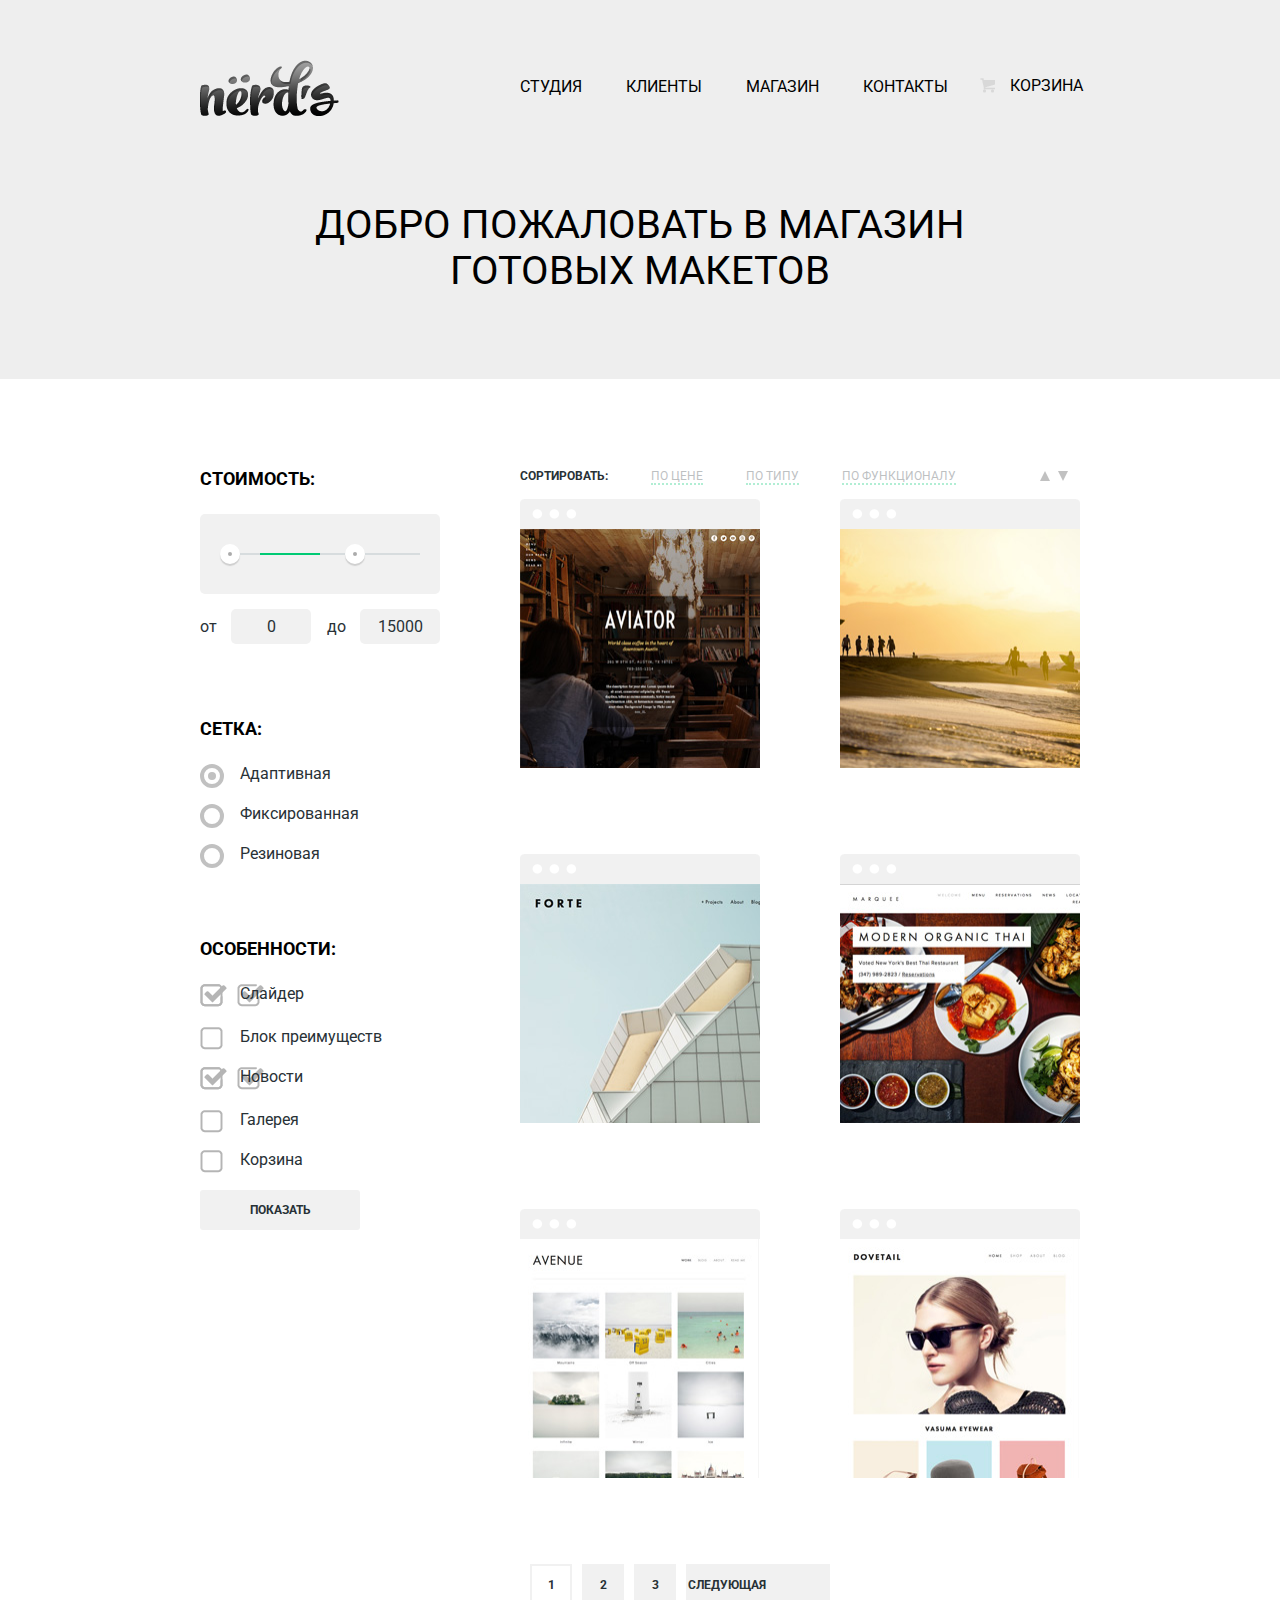
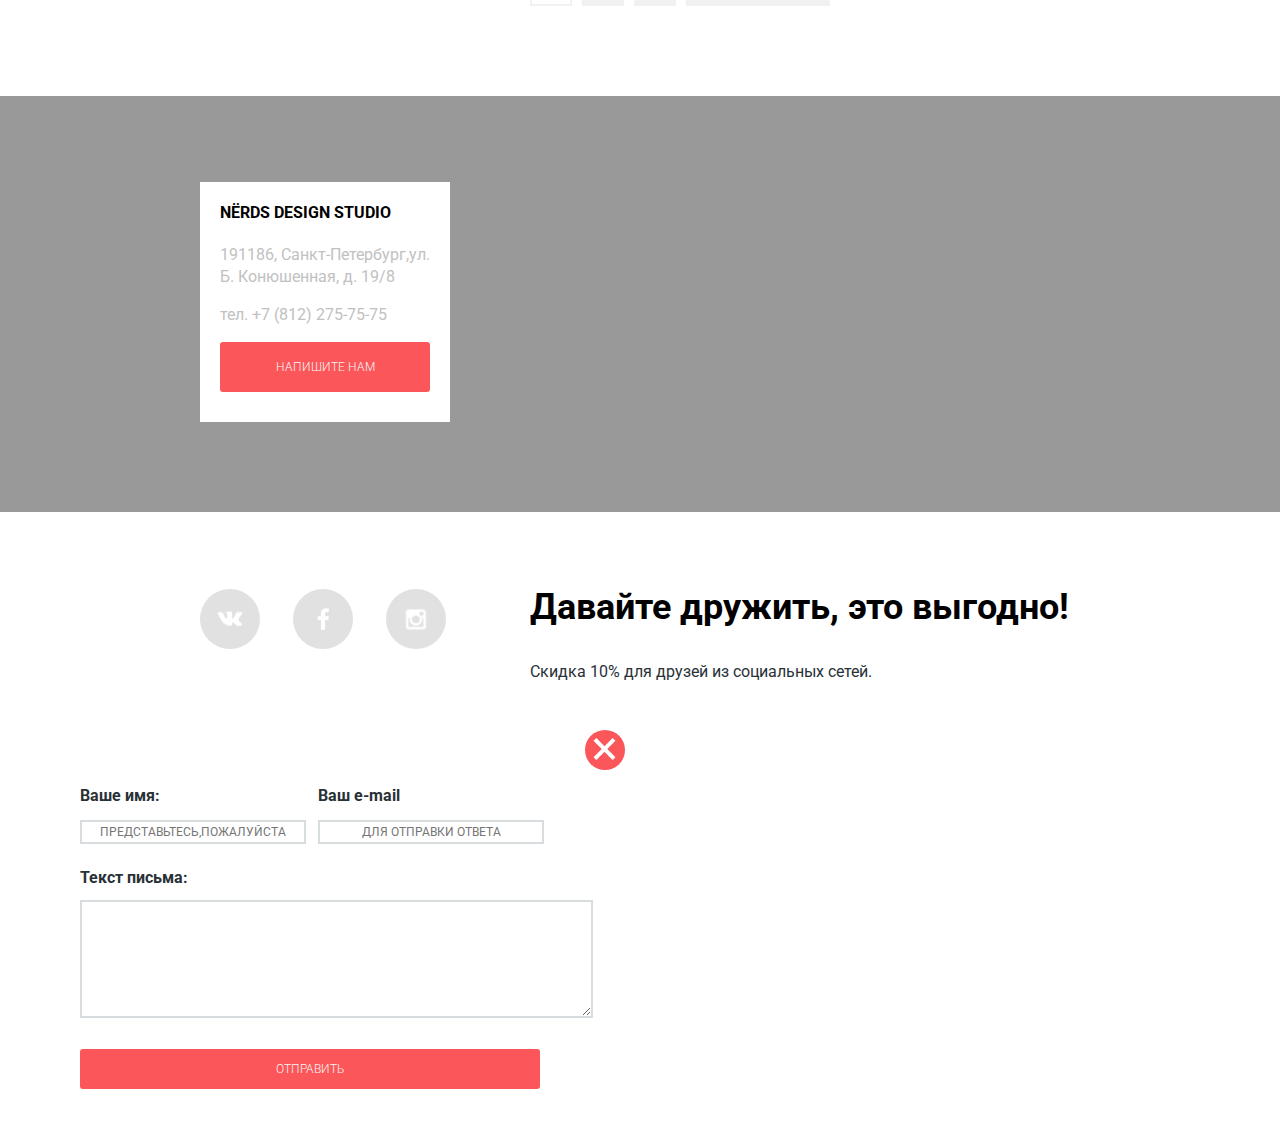
==== catalog.html @ 31ce04d8 "17.02" ====
<!DOCTYPE html>
<html lang="ru">
<head>
	<meta charset="utf-8">
	<title>NERDS:Каталог</title>
	<link rel="stylesheet" href="css/normalize.css">
	<link href='https://fonts.googleapis.com/css?family=Roboto:500' rel='stylesheet' type='text/css'>
	<link rel="stylesheet" href="css/style.css">
</head>
<body>
	<header class="main-header">
		<div class="container">
			<a class="header-logo" href="#">
				<img  src="img/logo/logo.png" width="139" height="56" alt="нёрдс">
			</a>
			<nav class="main-navigation">
				<ul class="main-navigation-list">
					<li class="list-item"><a href="#">студия</a></li>
					<li class="list-item"><a href="#">клиенты</a></li>
					<li class="list-item active">магазин</li>
					<li class="list-item"><a href="#">контакты</a></li>
				</ul>
				<div class="cart">
					<a class="active" href="#">корзина</a>
				</div>
			</nav>	
			<h1 class="main-heading"> Добро пожаловать в магазин готовых макетов</h1>
		</div> <!--end container-->
	</header> <!--end main-header -->
	<div class="main-content">
		<div class="container clearfix">
			<div class="parameters">
				<form action="#" method="GET">
					<h3 class="parameters-heading cost">Стоимость:</h3>
					<div class="range-filter">
        		<div class="range-controls">
							<div class="scale">
            		<div class="bar" style="margin-left: 20%; width: 30%">
            			<div class="toggle toggle-min"></div>
         	    		<div class="toggle toggle-max"></div>
            		</div>
         		 	</div>
         		 <!--лежали здесь-->
        		</div>
        		<div class="price-controls">
        			<label class="min-price">от <input name="min-price" type="text" value="0"></label>
         		  <label class="max-price">до <input name="max-price" type="text" value="15000"></label>
       		  </div>
      		</div>
					<h3 class="parameters-heading">Сетка:</h3>
					<ul class="parameters-list">
						<li class="type-item">
							<input class="radio-item" name="radio-btn" id="adaptive" type="radio" value="adaptive" 
								checked>
							<label for="adaptive">Адаптивная</label>
						</li>
						<li class="type-item">
							<input class="radio-item" name="radio-btn" id="fix" type="radio" value="fix">
							<label for="fix">Фиксированная</label>
						</li>
						<li class="type-item">
							<input class="radio-item" name="radio-btn" id="rubber" type="radio" value="rubber">
							<label for="rubber">Резиновая</label>
						</li>
					</ul>
					<h3 class="parameters-heading">Особенности:</h3>
					<ul class="parameters-list">
						<li class="type-item">
							<input type="checkbox" class="checkbox-item" id="slider" name="specific"  
								value="slider" 	checked>
							<label for="slider">Слайдер</label>
						</li>
						<li class="type-item">
							<input class="checkbox-item" id="feature" name="specific" type="checkbox" value="feature">
							<label for="feature">Блок преимуществ</label>
						</li>
						<li class="type-item">
							<input class="checkbox-item" id="news" name="specific" type="checkbox" value="news" checked>
							<label for="news">Новости</label>
						</li>
						<li class="type-item">
							<input class="checkbox-item" id="gallery" name="specific" type="checkbox" value="gallery">
							<label for="gallery">Галерея</label>
						</li>
						<li class="type-item">
							<input class="checkbox-item" id="cart" name="specific" type="checkbox" value="cart">
							<label for="cart">Корзина</label>
						</li>
					</ul>	
					<input class="parameters-btn" type="submit" value="Показать">
				</form> 
				
			</div> <!-- end parameters-->
			<div class="template">
				<div class="select clearfix">
					<ul class="select-list">
						<li class="select-list-item select-sort"><b>сортировать:</b></li>
						<li class="select-list-item"><a href="#">по цене</a></li>
						<li class="select-list-item"><a href="#">по типу</a></li>
						<li class="select-list-item"><a href="#">по функционалу</a></li>
					</ul>
					<div class="arrows-block">
						<ul class="arrows-list">
							<li>
								<a class="arrow arrow-up active" href="#"></a>
							</li>
							<li>
								<a class="arrow arrow-down" href="#"></a>
							</li>
						</ul>
					</div>
				</div>
				<ul class="template-list">
					<li class="template-list-item">
						<img src="img/content/photo1.jpg" width="240" height="239" alt="Фото галереи">
						<div class="description">
							<h3>Aviator</h3>
							<p>Одностраничный макет с авторским дизайном</p>
							<a class="template-price" href="#">8000Р.</a>
						</div>
					</li>
					<li class="template-list-item">
						<img src="img/content/photo2.jpg" width="240" height="239" alt="Фото галереи">
						<div class="description">
							<h3>Sunset</h3>
							<p>Интернет магазин с личным кабинетом</p>
							<a class="template-price" href="#">10000Р.</a>
						</div>
					</li>
					<li class="template-list-item">
						<img src="img/content/photo3.jpg" width="240" height="239" alt="Фото галереи">
						<div class="description"> 
							<h3>Forte</h3>
							<p>Отличный макет для личного блога</p>
							<a class="template-price" href="#">5000Р.</a>
						</div>
					</li>
					<li class="template-list-item">
						<img src="img/content/photo4.jpg" width="240" height="239" alt="Фото галереи">
						<div class="description">
							<h3>Modern organic Thai</h3>
							<p>Сайт для ресторана быстрого питания</p>
							<a class="template-price" href="#">12000Р.</a>
						</div>
					</li>
					<li class="template-list-item">
						<img src="img/content/photo5.jpg" width="239" height="239" alt="Фото галереи">
						<div class="description">
							<h3>Avenue</h3>
							<p>Макет для блога о путешествиях</p>
							<a class="template-price" href="#">8000Р.</a>
						</div>
					</li>
					<li class="template-list-item">
						<img src="img/content/photo6.jpg" width="239" height="239" alt="Фото галереи">
						<div class="description">
							<h3>Dovetail</h3>
							<p>Интернет магазин с галереей товаров</p>
							<a class="template-price" href="#">14000Р.</a>
						</div>
					</li>
				</ul>
				<div class="paginator-block">
					<ul class="paginator-list">
						<li class="paginator-page active">1</li>
						<li class="paginator-page">
							<a href="#">2</a>
						</li>
						<li class="paginator-page">
							<a href="#">3</a>
						</li>
						<li class="paginator-page next">
							<a  href="#">следующая</a>
						</li>
					</ul>
				</div> <!-- end paginator-block-->
			</div> <!-- end template-->
		</div> <!--end conteiner clearfix -->
			<div class="find-us">
				<div class="map"> 
				<iframe src="https://www.google.com/maps/embed?pb=!1m18!1m12!1m3!1d1998.5989424123647!2d30.32089461566686!3d59.938796869048474!2m3!1f0!2f0!3f0!3m2!1i1024!2i768!4f13.1!3m3!1m2!1s0x4696310fca5ba729%3A0xea9c53d4493c879f!2z0JHQvtC70YzRiNCw0Y8g0JrQvtC90Y7RiNC10L3QvdCw0Y8g0YPQuy4sIDE5LCDQodCw0L3QutGCLdCf0LXRgtC10YDQsdGD0YDQsywgMTkxMTg2!5e0!3m2!1sru!2sru!4v1455705789983" width="100%" height="100%" frameborder="0" style="border:0" allowfullscreen></iframe>
			</div>
			<div class="contacts"> <!--Квадратик с адресом нужно оставить или его тоже можно будет "вклеить"?-->
				<h3 class="contacts-heading"> NЁrds design studio</h3>
				<p>191186, Санкт-Петербург,ул. Б. Конюшенная, д. 19/8</p>
				<p> тел. +7 (812) 275-75-75</p>
				<a class="btn btn-contact" href="#">Напишите нам</a>
			</div>
		</div>
	</div><!-- end main-content-->
	<footer class="main-footer">
		<div class="container clearfix">
			<div class="social">
				<a href="#" class="social-btn social-btn-vk"></a>
				<a href="#" class="social-btn social-btn-fb"></a> 
				<a href="#" class="social-btn social-btn-inst"></a>
			</div>
			<div class="social-text">
				<h3 class="social-heading">Давайте дружить, это выгодно!</h3>
				<p class="discount">Скидка 10% для друзей из социальных сетей.</p>
			</div>
		</div>
	</footer>
	<div class="pop-up clearfix ">
		<form class="pop-up-form" action="#">
			<div class="user-block clearfix">
				<label for="username">Ваше имя:</label> 
				<input id="username" type="text" placeholder="Представьтесь,пожалуйста">
			</div>
			<div class="user-block clearfix">
				<label for="email">Ваш e-mail</label>
				<input id="email" type="email" placeholder="Для отправки ответа"> 
			</div>
			<div class="text-field">
				<label for="letter">Текст письма:</label> 
				<textarea name="text" id="letter" placeholder="В свободной форме" cols="54" 
					rows="5">
				</textarea>
			</div>
				<input class="submit-btn btn-red" type="submit" value="Отправить">
		</form>
		<div class="btn-close"></div>
	</div>
</body>
</html>
---- css/style.css ----
html,body {
	min-width: 900px;
 	margin: 0;
 	padding: 0;
}
body {
	font-family: Roboto, Arial, Helvetica, sans-serif;
	font-size: 16px;
	font-weight: normal;
	line-height: 22px;
	color: #283136;
	background-color: #ffffff;
	
}
.clearfix::after {
    content:'';
    display:table;
    clear:both;
}
.sprite {
    background-image: url("../img/icons/sprite.png");
    background-repeat: no-repeat;
    display: block;
}
.btn {
	font-family: Roboto, Arial, Helvetica, sans-serif;
	font-size: 12px;
	line-height: 22px;
	font-weight: 300;
	text-align: center;
	color: #f6f6f6;
	text-transform: uppercase;
	text-decoration: none;
	border-radius: 3px;
}
.sprite-icon-basket {
    width: 15px;
    height: 15px;
    background-position: -5px -5px;
}

.sprite-icon-basket-red {
    width: 15px;
    height: 15px;
    background-position: -5px -30px;
}

.sprite-icon-check-off {
    width: 23px;
    height: 23px;
    background-position: -5px -55px;
}

.sprite-icon-check-on {
    width: 27px;
    height: 23px;
    background-position: -5px -88px;
}

.sprite-icon-facebook {
    width: 12px;
    height: 22px;
    background-position: -5px -121px;
}

.sprite-icon-instagramm {
    width: 21px;
    height: 21px;
    background-position: -5px -153px;
}

.sprite-icon-vk {
    width: 26px;
    height: 15px;
    background-position: -5px -184px;
}


.main-header {
	padding-top: 60px;
	background-color: #eeeeee;
	margin-bottom: 0px;
}
.container {
	width: 880px;
	padding: 0 10px;
	margin: 0 auto;
}


.header-logo {
	width: 140px;
	float: left;

}

.main-navigation {
	width: 560px;
	float: right;
	padding-left: 0px;
	margin-left: 0px;
}
.main-navigation-list {
	width: 460px;
	padding-left: 0px;
	float: left;
	margin-right: 0px;
	list-style: none;
}
.main-navigation-list a {
	text-decoration: none;
	color: #000000;
	text-transform: uppercase;
}
.main-navigation-list li {
	display: inline;
	padding-left: 0px;
	padding-right: 40px;
	color: #000000;
	text-transform: uppercase;
}
.main-navigation-list a:hover {
	color: #fb565a;

}
.main-navigation-list a:active {
	color: #000000;
	opacity: 0.3;
}

.list-item:last-child {
	padding-right: 0px;
}

.cart {
	width: 100px;
	float: right;
	padding-top: 15px;	
}

.cart a {
	position: relative;
	display: block;
	color: #000000;
	text-transform: uppercase;
	padding-left: 30px;
	text-decoration: none;
}
.cart a:hover {
	color: #fb565a;
}
.list-item .active {
	color: #000000;
	border-bottom: 2px solid #fb565a;
}
a .active {
	color: #000000;
	border-bottom: 2px solid #fb565a;
}
.cart a::before {
  	content: "";
  	position: absolute;
  	top: 3px;
  	left: 0px;
  	background-image: url("../img/icons/sprite.png");
  	width: 15px;
  	height: 15px;
  	background-position: -5px -5px;
  	opacity: 0.3;
}
.cart a:hover::before {
  	content: "";
  	background-position: -5px -30px;
  	opacity: 1;
}
.main-content {
	margin-top: 85px;
}
.main-heading {
	clear: both;
	font-family: Roboto, Arial, Helvetica, sans-serif;
	font-size: 40px;
	font-weight: normal;
	line-height: 46px; 
	text-transform: uppercase;
	text-align: center;
	color: #000000;
	width: 650px;
	margin: 0 auto;
	padding-top: 80px;
	padding-bottom: 85px;
}
.advantages-heading {
	font-family: Roboto, Arial, Helvetica, sans-serif;
	font-size: 36px;
	line-height: 36px;
	color: #000000;
	margin-bottom: 15px;
}


.slide-title {
	font-family: Roboto, Arial, Helvetica, sans-serif;
	font-size: 36px;
	line-height: 36px;
	color: #000000;
}
.slider {
  	width: 880px;
  	margin: 0 auto;
  	position: relative;

}
.slide {
  	min-height: 310px;
  	background-repeat: no-repeat;
  	background-position: 100% 10px;

}
.slider input[type="radio"] {
  	display: none;
}
.slider-controls label {
  	display: inline-block;
  	width: 4px;
  	height: 4px;
  	margin: 0 3px;
  	vertical-align: top;
  	background: #ffffff;
 	border: 3px solid white;
  	border-radius: 50%;
  	cursor: pointer;
}
.slider-controls {
  	position: absolute;
  	bottom: 95px;
  	left: 50%;
  	width: 200px;
  	margin-left: -100px;
  	text-align: center;
}
.slide-text {
	font-family: Roboto, Arial, Helvetica, sans-serif;
	font-size: 16px;
	line-height: 22px;
	color: #283136;
  	width: 500px;
  	padding: 30px 0;
}
.slide-title {
	font-family: Roboto, Arial, Helvetica, sans-serif;
  	font-weight: 500;
  	font-size: 36px;
  	line-height: 36px;
}
.slide p {
	font-family: Roboto, Arial, Helvetica, sans-serif;
	font-size: 16px;
  	line-height: 22px;
  	font-weight: 500;
  	color: #283136;
}
.slider-btn {
  	background: #fb565a;
  	display: block;
  	width: 220px;
  	margin-top: 25px;
  	padding: 12px 10px;
}
.slide .btn:hover {
	background-color: #d6494d;
}
.slide .btn:active {
	background-color: #b63538;
	box-shadow: inset 0 -3px #9b2d30;
}
.slide:nth-child(1) {
  	background-image: url("../img/content/slide1.png");
}

.slide:nth-child(2) {
  	background-image: url("../img/content/slide2.png");
}

.slide:nth-child(3) {
  	background-image: url("../img/content/slide3.png");
}
.slide {
  	display: none;
}
#btn-1:checked ~ .slides .slide:nth-child(1) {
  	display: block;
}

#btn-2:checked ~ .slides .slide:nth-child(2) {
  	display: block;
}

#btn-3:checked ~ .slides .slide:nth-child(3) {
  	display: block;
}
#btn-1:checked ~ .slider-controls label[for="btn-1"],
#btn-2:checked ~ .slider-controls label[for="btn-2"],
#btn-3:checked ~ .slider-controls label[for="btn-3"] {
  	background: #c1c1c1;
}

.offer {
	border-bottom: 2px solid #eeeeee;
}
.offer-block {
	width: 240px;
	min-height: 300px;
	float: left;
	margin-right: 80px;
	padding-bottom: 80px;
	font-size: 15px;
	line-height: 22px;

}
.offer-block:last-child {
	margin-right: 0px;
}

.offer-block .btn {
    display: block;
    width: 140px;
    min-height: 30px;
    padding-top: 10px;
}
.btn-red {
	background-color: #fb565a;
}
.btn-red:hover {
	background-color: #d6494d;
}
.btn-red:active {
	background-color: #b63538;
	box-shadow: inset 0 -3px #9b2d30;
}
.btn-green {
	background-color: #00ca74;
}
.btn-green:hover {
	background-color: #01a25e;
}
.btn-green:active {
	background-color: #009053;
	box-shadow: inset 0 -3px #007b47;
}
.btn-yellow {
	background-color: #efc84a;
}
.btn-yellow:hover {
	background-color: #d6ae2c;
}
.btn-yellow:active {
	background-color: #c09b24;
	box-shadow: inset 0 -3px #a3841f;
}

.about-us {
	padding-bottom: 70px;
	border-bottom: 2px solid #eeeeee;
}
.about-us-heading {
	font-family: Roboto, Arial, Helvetica, sans-serif;
	font-size: 16px;
	line-height: 22px; 
	text-transform: uppercase;
	color: #283136;
}
.advantages {
	width: 570px;
	float: left;
}
.advantages-text {
	font-family: Roboto, Arial, Helvetica, sans-serif;
	font-size: 16px;
	line-height: 22px; 
	color: #283136;
	margin-bottom: 50px;
}
.advantages-list {
	padding-left: 0px;
}
.advantages-list-item {
	position: relative;
	padding-left: 35px;
	list-style-type: none;
}
.advantages-list-item:before {
	position: absolute;
	left: 0px;
	top: 10px;
	content: "";
	width: 25px;
	border-bottom: 2px solid #fb565a;
}

.features {
	width: 240px;
	float: right;
}
.logo-block {
	text-align: center;
}
.logo-text {
	position: relative;
	font-family: Roboto, Arial, Helvetica, sans-serif;
	font-size: 16px;
	line-height: 9px; 
	text-transform: uppercase;
	padding-right: 10px;
	padding-left: 10px;
}
.logo-text::before {
	content: "";
	position: absolute;
	top: 50%;
	left: 100%;
	width: 65px;
	border-bottom: 2px solid #eeeeee;
}
.logo-text::after {
	content: "";
	position: absolute;
	top: 50%;
	right: 100%;
	width: 65px;
	border-bottom: 2px solid #eeeeee;
}
.partners {
	margin-right: 0px;
	margin-bottom: 70px;
	border-bottom: 2px solid #eeeeee;
}
.partners-list {
	padding-left: 12px;
}
.partner-item {
	display: inline-block;
	vertical-align: middle;
	padding-top: 50px;
	padding-right: 100px;
	padding-bottom: 35px;
	
}
.partner-item a {
	display: block;
	opacity: 0.2;
}
.partner-item a:hover {
	opacity: 1;
}
.partner-item a:active {
	opacity: 1;
}
.partner-item:nth-child(3) {
	padding-right: 0px;
	margin-right: 0px;
}

.nerds-logo {
	margin-bottom: 90px;
}

.range-filter {
  	width: 240px;
  	margin: 20px auto; 
}
.range-controls {
	position: relative;
 	height: 41px;
 	padding-top: 39px;
 	padding-right: 20px;
 	padding-left: 20px;
 	margin-bottom: 15px;
  	border-radius: 5px;
 	background: #f1f1f1;
}
.range-controls .scale {
 	height: 2px;
  	background: #d7dcde;
}
.range-controls .bar {
	
  	width: 70%;
  	height: 2px;
  	background: #00ca74;
}
.range-controls .toggle {
	position: absolute;
	top: 30px;
	left: 0px;
  	width: 4px;
  	height: 4px;
  	cursor: pointer;
 	border: 8px solid #fff;
 	border-radius: 50%;
  	background: #ababab;
  	box-shadow: 0 2px 1px 0 #cfcfcf;
}
.range-controls .toggle-min {
    left: 20px;
}

.range-controls .toggle-max {
 	left: 145px;
}
.price-controls {
  	font-size: 0;
}

.price-controls label {
	font-size: 16px;
  	display: inline-block;
  	width: 50%;
}
.max-price {
  	text-align: right;
}
.price-controls input {
  	font-family: Roboto, Arial, Helvetica, sans-serif;
  	font-size: 16px;
  	width: 60px;
  	margin-left: 10px;
  	padding: 8px 10px;
  	text-align: center;
  	color: #283136;
  	border: none;
  	border-radius: 5px;
  	outline: none;
  	background: #f1f1f1;
}

.parameters {
	width: 240px;
	float: left;
	margin-top: 0px;
}
.parameters-heading {
	font-family: Roboto, Arial, Helvetica, sans-serif;
	font-size: 18px;
	line-height: 30px;
	color: #000000;
	text-transform: uppercase;
	padding-top: 50px;
}
.cost {
	margin-top: 0px;
	padding-top: 0px;
}
.parameters-list {
	list-style: none;
	padding-left: 0px;
}
.parameters-btn {
	font-family: Roboto, Arial, Helvetica, sans-serif;
    font-size: 12px;
    font-weight: bold;
    line-height: 40px;
    color: #283136;
    text-transform: uppercase;
    text-decoration: none;
    text-align: center;
    background-color: #f1f1f1;
    display: block;
    vertical-align: middle;
    width: 160px;
    height: 40px;
    padding-top: 0px;
    border: 0 none;
    border-radius: 3px;
}
.parameters-btn:hover {
	background-color: #e5e5e5;
}
.parameters-btn:active {
	background-color: #d5d5d5;
	box-shadow: 0 -3px #b5b5b5;

}
.parameters-list input[type="radio"] {
	display: none;
}
input[type="radio"]+label {
	display: block;
	margin: 20px 0;
	line-height: 20px;
	padding-left: 40px;
	position: relative;
	cursor: pointer;
}
input[type="radio"]+label::before {
	content: "";
	display: block;
	position: absolute;
	left: 0px;
	top: 0px;
	width: 16px;
    height: 16px;
    border: 4px solid #c1c1c1;
    border-radius: 50px;
}

input[type="radio"]+label::hover::before {
	content: "";
  	background-image: url("../img/icons/icon-circle-hover.png");
}
input[type="radio"]+label::active::before {
	content: "";
	opacity: 0.3;
}
input[type="radio"]:checked+label::after {
	content: "";
	display: block;
	position: absolute;
	left: 8px;
	top: 8px;
	width: 8px;
    height: 8px;
    border-radius: 50px;
    background-color: #c1c1c1;
}

.parameters-list input[type="checkbox"] {
	display: none;
}
input[type="checkbox"]+label {
	display: block;
	margin: 20px 0;
	line-height: 20px;
	padding-left: 40px;
	position: relative;
	cursor: pointer;
}
input[type="checkbox"]+label::before {
	content: "";
	display: block;
	position: absolute;
	left: 0px;
	top: 0px;
	background-image: url("../img/icons/sprite.png");
	width: 23px;
    height: 23px;
    background-position: -5px -55px;
}
input[type="checkbox"]:checked+label {
	background-image: url("../img/icons/sprite.png");
	width: 27px;
    height: 23px;
    background-position: -5px -88px;
}
input[type="checkbox"]+label::hover::before {
	background-image: url("../img/icons/icon-check-of-hover.png");
}
input[type="checkbox"]:checked+label::hover::before {
	background-image: url("../img/icons/icon-check-on-hover.png");
}
/*input[type="checkbox"]:checked+label::after {
	content: "";
	display: block;
	position: absolute;
	left: 0px;
	top: 0px;
	background-image: url("../img/icons/sprite.png");
	width: 27px;
    height: 23px;
    background-position: -5px -88px;
}*/
.select-list a {
	font-size: 12px;
	color: #283136;
	opacity: 0.3;
	text-transform: uppercase; 
	text-decoration: none;
	border-bottom: 2px dotted #00ca74;

}
.select-list a:hover {
	color: #000000; 
	opacity: 1;
	border-bottom-style: solid;
}
.select-list a:active {
	color: #000000;
	opacity: 1;
}
.select-list-item b {
	font-size: 12px;
	text-transform: uppercase;
}

.select {
	margin-left: 0px;
	font-size: 12px;
	width: 560px;
	margin-right: 0px;

}
.select-list {
	display: inline-block;
	width: 480px;
	margin-right: 0px;
	padding-left: 0px;
	margin-top: 0px;
}
.select li {
	display: inline-block;
	vertical-align: middle;
	font-size: 12px;
	padding-right: 40px;
}
.arrows-list {
	margin: 0px;
}
.arrows-list li{
	padding-right: 0px;
}
.arrows-block {
	float: right;	
	width: 80px;
}

.arrow {
	display: block;
	width: 0px;
	height: 0px;
	border-style: solid;
}
.arrow-up {
	margin-right: 5px;
	padding-right: 0px;
	border-width: 0 5.5px 10px 5.5px;
	border-color: transparent transparent #c1c1c1 transparent;
}
.arrow-down {
	border-width: 10px 5.5px 0 5.5px;
	border-color: #c1c1c1 transparent transparent transparent;
}

.arrows .active {
	border-color: transparent transparent #1fcf81 transparent;
}
.arrow-up:active {
	border-color: transparent transparent #000000 transparent;
}
.arrow-down:active {
	border-color: #000000 transparent transparent transparent;
}

.template {
	font-size: 0px;
	float: right;
	width: 560px;
	margin-top: 0px;
}
.template-list {
	margin: 0px;
	padding: 0px;
}
.template-list-item {
	position: relative;
	display: inline-block;
	vertical-align: middle;
	font-size: 14px;
	padding-top: 30px;
	margin-right: 80px;
	margin-left: 0px;
	margin-bottom: 80px;
	width: 240px;
	background-image: url("../img/decoration/sub.png");
	background-repeat: no-repeat;
	background-position: left top;
}
.template-list-item:hover {
	background-image: url("../img/decoration/sub-dark.png");
}
.template-list-item:nth-child(2n) {
	margin-right: 0px;
}

.template-list-item:hover .description{
	display: block;
}

.template-price {
	background-color: #fb565a;
	font-weight: 300;
    font-size: 12px;
    text-align: center;
    color: #ffffff;
    text-transform: uppercase;
    text-decoration: none;
    display: block;
    vertical-align: middle;
    width: 140px;
    min-height: 30px;
    margin-left: 30px;
    padding-top: 10px;
    border-radius: 3px;
}

.description {
	width: 200px;
	height: 200px;
	position: absolute;
	top: 50px;
	left: 20px;
	background-color: #ffffff;
	color: #283136;
	text-align: center;
	display: none;	
}
.description h3 {
	font-family: Roboto, Arial, Helvetica, sans-serif;
	font-size: 18px;
	line-height: 20px;
	text-transform: uppercase;
	text-align: center;
	color: #000000;
}
.description p {
	padding-left: 37px;
	padding-right: 37px;
}

.paginator-block {
	clear: both;
	min-width: 300px;
	min-height: 40px;
	margin-bottom: 80px;
	margin-top: 0px;
}
.paginator-list {
	list-style: none;
	padding-left: 0px;
	margin-left: 10px;
	font-size: 0px;
	
}
.paginator-page {
	width: 34px;
	height: 34px;
	border: 2px solid #f1f1f1;
}
.paginator-list .active {
	background-color: #ffffff;
}
.paginator-page {
	display: inline-block;
	vertical-align: middle;
	text-align: center;
	margin-right: 10px;
	width: 38px;
	height: 38px;
	background-color: #f1f1f1;
	font-size: 12px;
	line-height: 38px;
	text-transform: uppercase;
	font-weight: bold;
	color: #283136;
	

}
.paginator-page a {
	display: block;
	text-decoration: none;
	vertical-align: middle;
	text-align: center;
	width: 38px;
	height: 38px;
	color: #283136;
}
.next {
	width: 140px;
}

.map {
	width: 100%;
	height: 416px;
	margin: 10px auto;
	background-color: #999;
}

.find-us {
	position: relative;
	background-image: url("../img/contacts/map.jpg");
	background-position: 50% 50%;
	background-repeat: no-repeat;
	height: 416px;

}
.contacts {
	width: 210px;
	height: 240px;
	background-color: #ffffff;
	color: #c1c1c1;
	position: absolute;
	top: 86px;
	left: 50%;
	margin-left: -440px;
	padding-left: 20px;
	padding-right: 20px;

}
.contacts-heading {
	font-size: 16px;
	line-height: 30px;
	color: #000000;
	text-transform: uppercase;
}
.btn-contact {
    background-color: #fb565a;
    display: block;
    padding-top: 14px;
    padding-bottom: 14px;
}
.btn-contact:hover {
	background-color: #d6494d;
}
.btn-contact:active {
	background-color: #b63538;
	box-shadow: inset 0 -3px #9b2d30;
}
.social {
	width: 300px;
	float: left;
	padding-top: 77px;
	margin-right: 0px;
	margin-bottom: 76px;
}
.social-text {
	font-family: Roboto, Arial, Helvetica, sans-serif;
	width: 550px;
	float: right;
	padding-top: 77px;
	margin-left: 0px;
}
.social-heading {
	font-family: Roboto, Arial, Helvetica, sans-serif;
	font-size: 36px;
	line-height: 36px;
	font-size: 36px;
	color: #000000;
	margin-top: 0px;
}
.social-btn {
	display: inline-block;
	vertical-align: top;
	width: 60px;
	height: 60px;
	border-radius: 50%;
	font-size: 0px;
	background-color: #e1e1e1;
	position: relative;
}
.social-btn::before {
	content: "";
	position: absolute;
	top: 50%;
	left: 50%;
	transform: translate(-50%, -50%);
	background-image: url("../img/icons/sprite.png");
	background-repeat: no-repeat;

}
.social-btn-vk::before {
	width: 26px;
    height: 15px;
    background-position: -5px -184px;
}
.social-btn-fb::before {
	width: 12px;
    height: 22px;
    background-position: -5px -121px;
}
.social-btn-inst::before {
	width: 21px;
    height: 21px;
    background-position: -5px -153px;
}
.social-btn:hover{
 	background-color: #fb565a;
}
.social-btn:active {
	background-color: #d6494d;
	box-shadow: inset 0 -3px #9b2d30;
}
.discount {
	font-family: Roboto, Arial, Helvetica, sans-serif;
	font-size: 16px;

}
.social-btn {
	margin-right: 29px;
}
.social-btn:last-child {
	margin-right: 0px;
}
.pop-up {
	/*display: none;*/
}
.pop-up {
	position: relative;
	width: 630px;
}
.pop-up-form {
	min-width: 460px;
	margin-left: 80px;
	padding-top: 60px;
}
.pop-up-form input {
  	width: 218px;
  	margin-right: 20px;
  	margin-bottom: 25px;
  	margin-top: 13px;
	font-family: Roboto, Arial, Helvetica, sans-serif;
	font-size: 12px;
	line-height: 18px;
	color: #000000;
	text-transform: uppercase;
  	border: 2px solid #d7dcde;
  	outline: none;
  	text-align: center;
}
.pop-up-form label {
	font-family: Roboto, Arial, Helvetica, sans-serif;
	font-size: 16px;
	line-height: 18px;
	font-weight: bold;
}
.pop-up-form textarea {
	
	border: 2px solid #d7dcde;
  	outline: none;
  	margin-top: 13px;
  	margin-right: 0px;
}
.user-block {
	float: left;
	width: 218px;
	margin-right: 20px;
}

.text-field {
	clear: both;
	width: 460px;
	min-height: 110px;	
}
.text-field label {
	display: block;
}
}
input [type="text"] {
	margin-top: 15px;
}
input.submit-btn {
	width: 460px;
	height: 40px;
	font-weight: 300;
  	font-size: 12px;
  	line-height: 18px;
  	text-align: center;
 	color: #f6f6f6;
  	text-transform: uppercase;
  	text-decoration: none;
 	background: #fb565a;
 	display: inline-block;
  	margin-top: 25px;
    border-radius: 3px;
    margin-bottom: 50px;
    border:0 none;
}
.btn-close {
 	position: absolute;
  	top: 5px;
  	right: 5px;
  	width: 40px;
  	height: 40px;
  	border-radius: 50px;
  	background-color: #fb565a;
}

.btn-close::before {
	content: "";
 	position: absolute;
 	top: 17px;
 	right: 7px;
 	width: 27px;
 	height: 4px;
 	background-color: #ffffff;
 	transform: rotate(45deg);
}
.btn-close::after {
	content: "";
 	position: absolute;
 	top: 17px;
 	right: 7px;
 	width: 27px;
 	height: 4px;
 	background-color: #ffffff;
 	transform: rotate(-45deg);
}
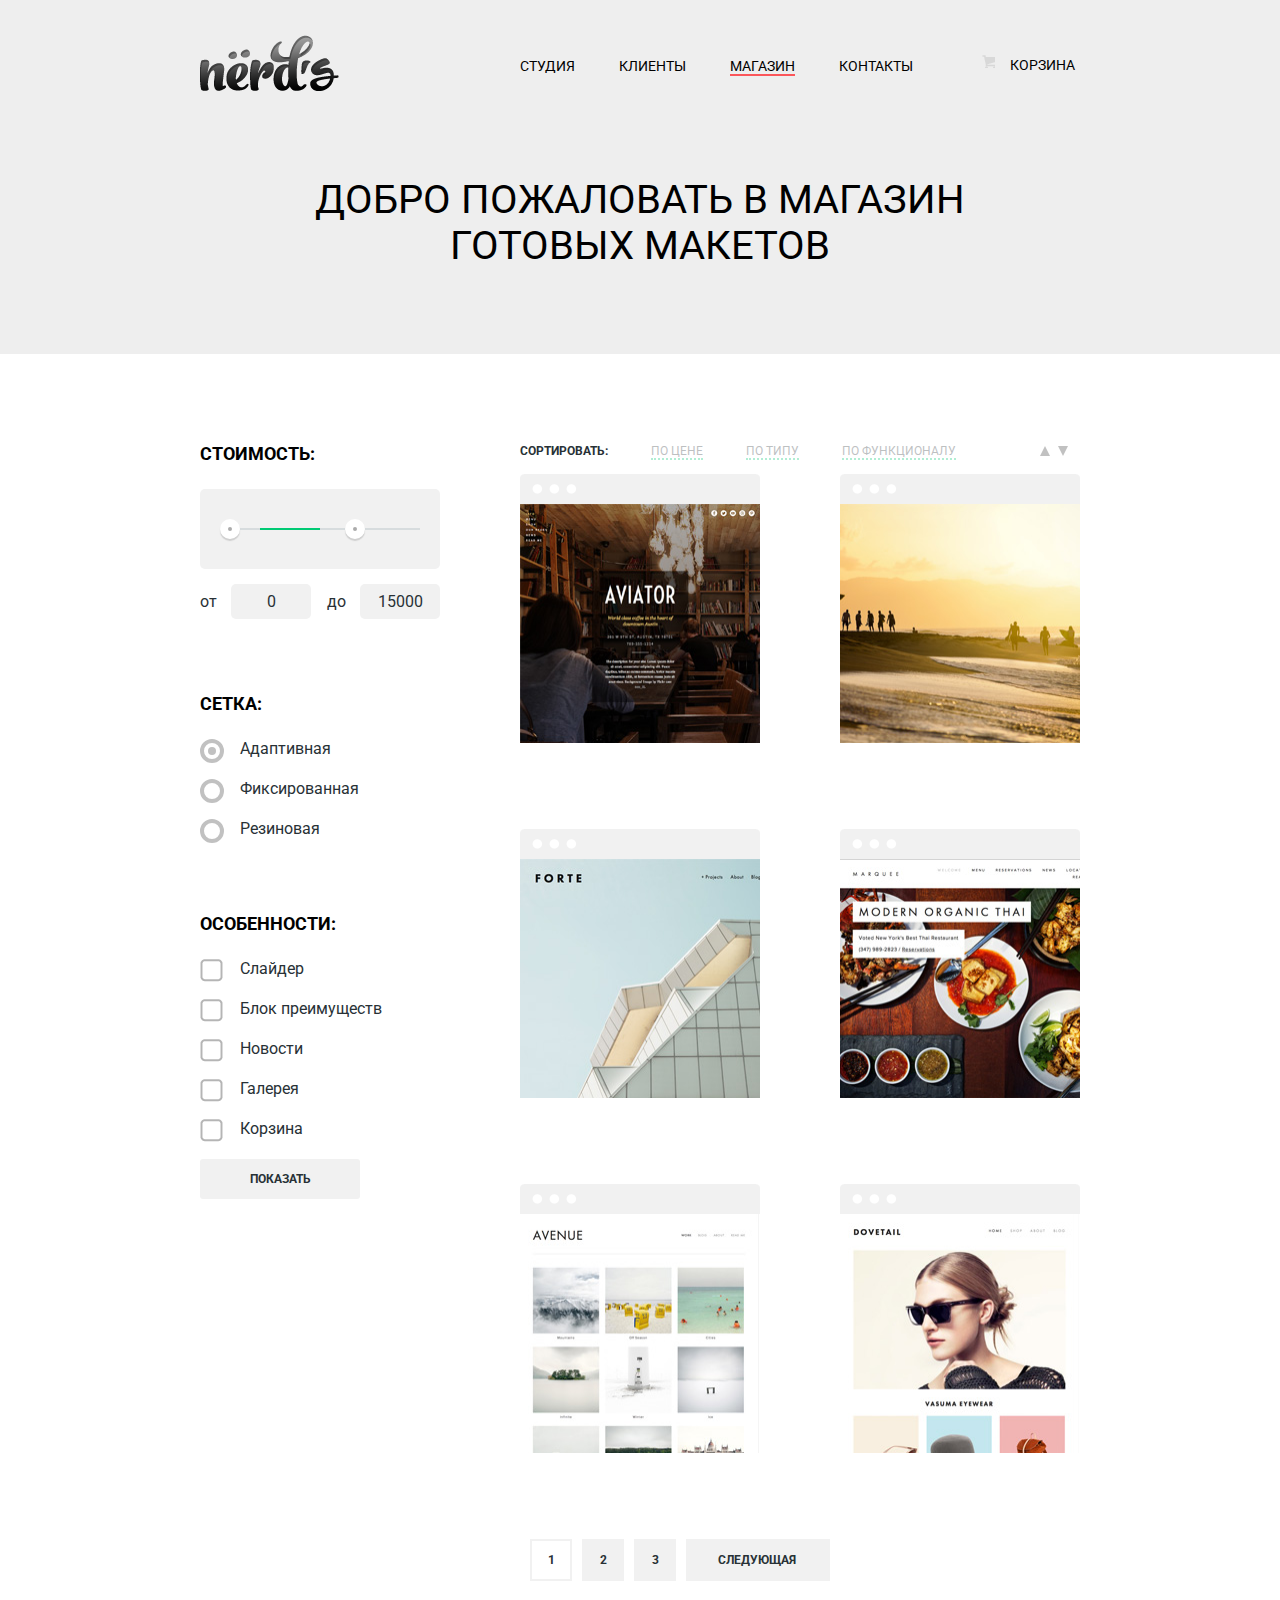
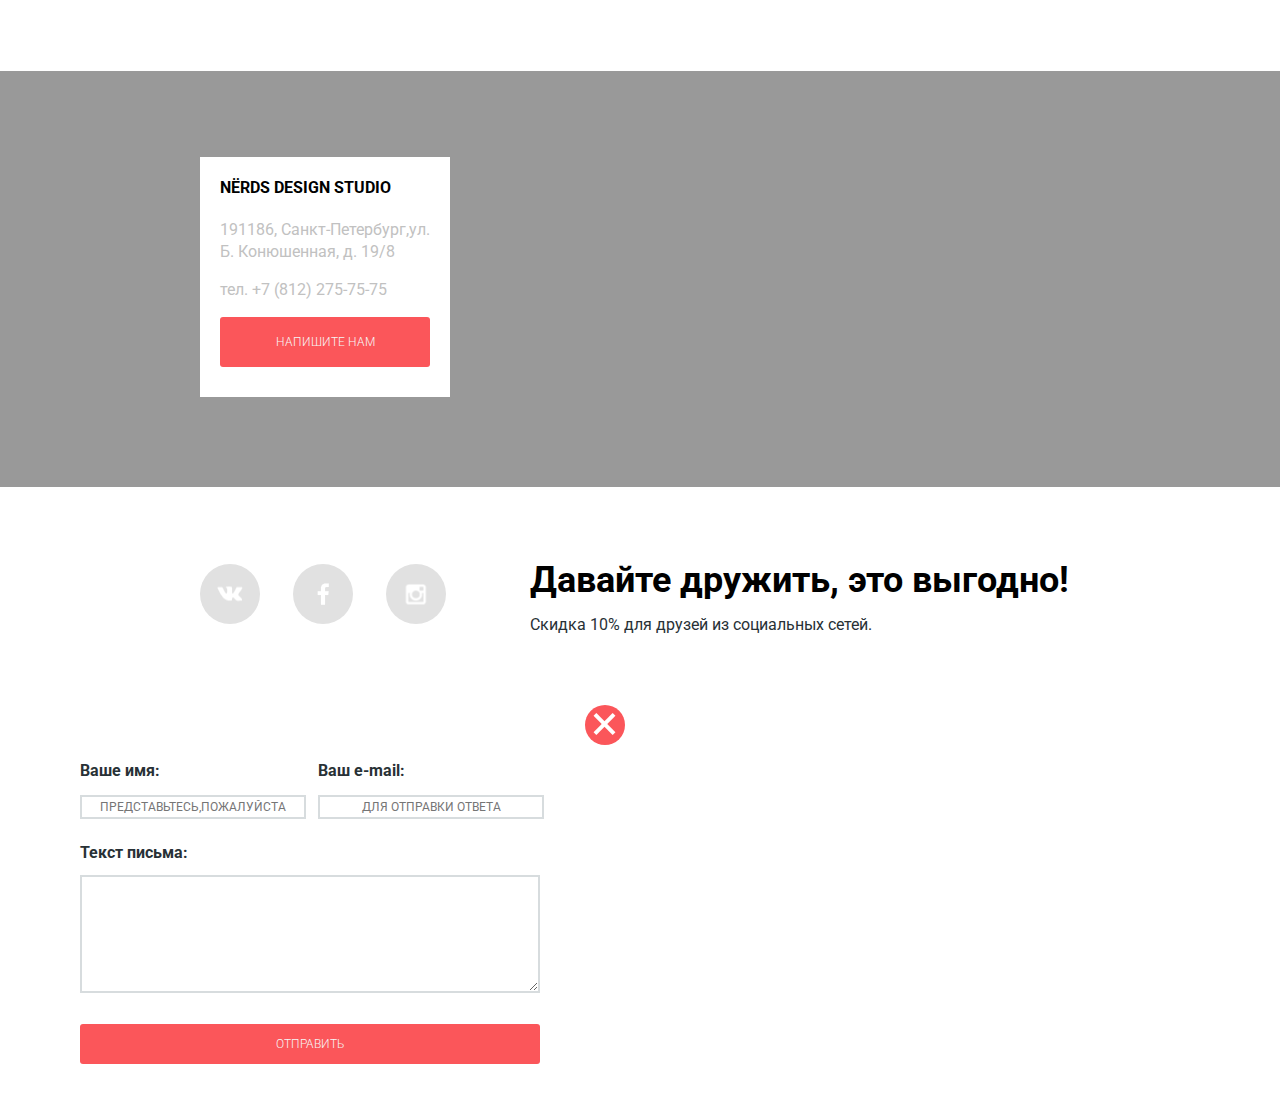
==== commit b6cf6c47: "18.02" ====
--- a/catalog.html
+++ b/catalog.html
@@ -17,7 +17,7 @@
 				<ul class="main-navigation-list">
 					<li class="list-item"><a href="#">студия</a></li>
 					<li class="list-item"><a href="#">клиенты</a></li>
-					<li class="list-item active">магазин</li>
+					<li class="list-item active"><a>магазин</a></li>
 					<li class="list-item"><a href="#">контакты</a></li>
 				</ul>
 				<div class="cart">
@@ -114,48 +114,48 @@
 					<li class="template-list-item">
 						<img src="img/content/photo1.jpg" width="240" height="239" alt="Фото галереи">
 						<div class="description">
-							<h3>Aviator</h3>
-							<p>Одностраничный макет с авторским дизайном</p>
+							<h3 class="description-heading">Aviator</h3>
+							<p class="description-text">Одностраничный макет с авторским дизайном</p>
 							<a class="template-price" href="#">8000Р.</a>
 						</div>
 					</li>
 					<li class="template-list-item">
 						<img src="img/content/photo2.jpg" width="240" height="239" alt="Фото галереи">
 						<div class="description">
-							<h3>Sunset</h3>
-							<p>Интернет магазин с личным кабинетом</p>
+							<h3 class="description-heading">Sunset</h3>
+							<p class="description-text">Интернет магазин с личным кабинетом</p>
 							<a class="template-price" href="#">10000Р.</a>
 						</div>
 					</li>
 					<li class="template-list-item">
 						<img src="img/content/photo3.jpg" width="240" height="239" alt="Фото галереи">
 						<div class="description"> 
-							<h3>Forte</h3>
-							<p>Отличный макет для личного блога</p>
+							<h3 class="description-heading">Forte</h3>
+							<p class="description-text">Отличный макет для личного блога</p>
 							<a class="template-price" href="#">5000Р.</a>
 						</div>
 					</li>
 					<li class="template-list-item">
 						<img src="img/content/photo4.jpg" width="240" height="239" alt="Фото галереи">
 						<div class="description">
-							<h3>Modern organic Thai</h3>
-							<p>Сайт для ресторана быстрого питания</p>
+							<h3 class="description-heading">Modern organic Thai</h3>
+							<p class="description-text">Сайт для ресторана быстрого питания</p>
 							<a class="template-price" href="#">12000Р.</a>
 						</div>
 					</li>
 					<li class="template-list-item">
 						<img src="img/content/photo5.jpg" width="239" height="239" alt="Фото галереи">
 						<div class="description">
-							<h3>Avenue</h3>
-							<p>Макет для блога о путешествиях</p>
+							<h3 class="description-heading">Avenue</h3>
+							<p class="description-text">Макет для блога о путешествиях</p>
 							<a class="template-price" href="#">8000Р.</a>
 						</div>
 					</li>
 					<li class="template-list-item">
 						<img src="img/content/photo6.jpg" width="239" height="239" alt="Фото галереи">
 						<div class="description">
-							<h3>Dovetail</h3>
-							<p>Интернет магазин с галереей товаров</p>
+							<h3 class="description-heading">Dovetail</h3>
+							<p class="description-text">Интернет магазин с галереей товаров</p>
 							<a class="template-price" href="#">14000Р.</a>
 						</div>
 					</li>
@@ -203,17 +203,17 @@
 	</footer>
 	<div class="pop-up clearfix ">
 		<form class="pop-up-form" action="#">
-			<div class="user-block clearfix">
-				<label for="username">Ваше имя:</label> 
-				<input id="username" type="text" placeholder="Представьтесь,пожалуйста">
-			</div>
-			<div class="user-block clearfix">
-				<label for="email">Ваш e-mail</label>
-				<input id="email" type="email" placeholder="Для отправки ответа"> 
+			<div class="user-block">
+				<label class="your-name" for="username">Ваше имя:</label> 
+				<input class="username" id="username" type="text" placeholder="Представьтесь,пожалуйста">
+			</div>
+			<div class="user-block">
+				<label class="your-email" for="email">Ваш e-mail:</label>
+				<input class="email" id="email" type="email" placeholder="Для отправки ответа"> 
 			</div>
 			<div class="text-field">
-				<label for="letter">Текст письма:</label> 
-				<textarea name="text" id="letter" placeholder="В свободной форме" cols="54" 
+				<label class="your-letter" for="letter">Текст письма:</label> 
+				<textarea class="text-area" name="text" id="letter" placeholder="В свободной форме" cols="54" 
 					rows="5">
 				</textarea>
 			</div>
--- a/css/style.css
+++ b/css/style.css
@@ -1,7 +1,7 @@
 html,body {
 	min-width: 900px;
- 	margin: 0;
- 	padding: 0;
+	margin: 0;
+	padding: 0;
 }
 body {
 	font-family: Roboto, Arial, Helvetica, sans-serif;
@@ -10,17 +10,16 @@
 	line-height: 22px;
 	color: #283136;
 	background-color: #ffffff;
-	
 }
 .clearfix::after {
-    content:'';
-    display:table;
-    clear:both;
+	content:'';
+	display:table;
+	clear:both;
 }
 .sprite {
-    background-image: url("../img/icons/sprite.png");
-    background-repeat: no-repeat;
-    display: block;
+	display: block;
+	background-image: url("../img/icons/sprite.png");
+	background-repeat: no-repeat;
 }
 .btn {
 	font-family: Roboto, Arial, Helvetica, sans-serif;
@@ -34,77 +33,66 @@
 	border-radius: 3px;
 }
 .sprite-icon-basket {
-    width: 15px;
-    height: 15px;
-    background-position: -5px -5px;
-}
-
+	width: 15px;
+	height: 15px;
+	background-position: -5px -5px;
+}
 .sprite-icon-basket-red {
-    width: 15px;
-    height: 15px;
-    background-position: -5px -30px;
-}
-
+	width: 15px;
+	height: 15px;
+	background-position: -5px -30px;
+}
 .sprite-icon-check-off {
-    width: 23px;
-    height: 23px;
-    background-position: -5px -55px;
-}
-
+	width: 23px;
+	height: 23px;
+	background-position: -5px -55px;
+}
 .sprite-icon-check-on {
-    width: 27px;
-    height: 23px;
-    background-position: -5px -88px;
-}
-
+	width: 27px;
+	height: 23px;
+	background-position: -5px -88px;
+}
 .sprite-icon-facebook {
-    width: 12px;
-    height: 22px;
-    background-position: -5px -121px;
-}
-
+	width: 12px;
+	height: 22px;
+	background-position: -5px -121px;
+}
 .sprite-icon-instagramm {
-    width: 21px;
-    height: 21px;
-    background-position: -5px -153px;
-}
-
+	width: 21px;
+	height: 21px;
+	background-position: -5px -153px;
+}
 .sprite-icon-vk {
-    width: 26px;
-    height: 15px;
-    background-position: -5px -184px;
-}
-
-
+	width: 26px;
+	height: 15px;
+	background-position: -5px -184px;
+}
 .main-header {
-	padding-top: 60px;
+	margin-bottom: 0px;
+	padding-top: 35px;
 	background-color: #eeeeee;
-	margin-bottom: 0px;
 }
 .container {
 	width: 880px;
-	padding: 0 10px;
 	margin: 0 auto;
-}
-
-
+	padding: 0 10px;	
+}
 .header-logo {
+	float: left;
+	padding-top: 0px;
 	width: 140px;
+}
+.main-navigation {
+	float: right;
+	width: 560px;
+	margin-left: 0px;
+	padding-left: 0px;	
+}
+.main-navigation-list {
 	float: left;
-
-}
-
-.main-navigation {
-	width: 560px;
-	float: right;
+	width: 460px;
+	margin-right: 0px;
 	padding-left: 0px;
-	margin-left: 0px;
-}
-.main-navigation-list {
-	width: 460px;
-	padding-left: 0px;
-	float: left;
-	margin-right: 0px;
 	list-style: none;
 }
 .main-navigation-list a {
@@ -112,66 +100,61 @@
 	color: #000000;
 	text-transform: uppercase;
 }
-.main-navigation-list li {
+.main-navigation-list .list-item {
 	display: inline;
 	padding-left: 0px;
 	padding-right: 40px;
+	font-size: 14px;
+	line-height: 30px;
 	color: #000000;
 	text-transform: uppercase;
 }
 .main-navigation-list a:hover {
 	color: #fb565a;
-
 }
 .main-navigation-list a:active {
 	color: #000000;
 	opacity: 0.3;
 }
-
 .list-item:last-child {
 	padding-right: 0px;
 }
-
 .cart {
+	float: right;
 	width: 100px;
-	float: right;
 	padding-top: 15px;	
 }
-
 .cart a {
 	position: relative;
 	display: block;
-	color: #000000;
-	text-transform: uppercase;
 	padding-left: 30px;
+	font-size: 14px;
+	line-height: 30px;
+	color: #000000;
+	text-transform: uppercase;
 	text-decoration: none;
 }
 .cart a:hover {
 	color: #fb565a;
 }
-.list-item .active {
+.list-item.active a {
 	color: #000000;
 	border-bottom: 2px solid #fb565a;
 }
-a .active {
-	color: #000000;
-	border-bottom: 2px solid #fb565a;
-}
 .cart a::before {
-  	content: "";
-  	position: absolute;
-  	top: 3px;
-  	left: 0px;
-  	background-image: url("../img/icons/sprite.png");
-  	width: 15px;
-  	height: 15px;
-  	background-position: -5px -5px;
-  	opacity: 0.3;
+	content: "";
+	position: absolute;
+	top: 3px;
+	left: 0px;
+	background-image: url("../img/icons/sprite.png");
+	width: 15px;
+	height: 15px;
+	background-position: -3px -3px;
+	opacity: 0.3;
 }
 .cart a:hover::before {
-  	content: "";
-  	background-position: -5px -30px;
-  	opacity: 1;
+	background-position: -5px -30px;
+	opacity: 1;
 }
 .main-content {
 	margin-top: 85px;
@@ -196,9 +179,8 @@
 	line-height: 36px;
 	color: #000000;
 	margin-bottom: 15px;
-}
-
-
+	margin-top: 60px;
+}
 .slide-title {
 	font-family: Roboto, Arial, Helvetica, sans-serif;
 	font-size: 36px;
@@ -206,127 +188,130 @@
 	color: #000000;
 }
 .slider {
-  	width: 880px;
-  	margin: 0 auto;
-  	position: relative;
-
+	padding-top: 30px;
+	width: 880px;
+	margin: 0 auto;
+	position: relative;
 }
 .slide {
-  	min-height: 310px;
-  	background-repeat: no-repeat;
-  	background-position: 100% 10px;
-
+	min-height: 310px;
+	background-repeat: no-repeat;
+	background-position: 100% 10px;
 }
 .slider input[type="radio"] {
-  	display: none;
+	display: none;
 }
 .slider-controls label {
-  	display: inline-block;
-  	width: 4px;
-  	height: 4px;
-  	margin: 0 3px;
-  	vertical-align: top;
-  	background: #ffffff;
- 	border: 3px solid white;
-  	border-radius: 50%;
-  	cursor: pointer;
+	display: inline-block;
+	width: 4px;
+	height: 4px;
+	margin: 0 3px;
+	vertical-align: top;
+	background: #ffffff;
+	border: 3px solid white;
+	border-radius: 50%;
+	cursor: pointer;
 }
 .slider-controls {
-  	position: absolute;
-  	bottom: 95px;
-  	left: 50%;
-  	width: 200px;
-  	margin-left: -100px;
-  	text-align: center;
-}
-.slide-text {
+	position: absolute;
+	bottom: 90px;
+	left: 50%;
+	width: 200px;
+	margin-left: -110px;
+	text-align: center;
+}
+.slide-description {
 	font-family: Roboto, Arial, Helvetica, sans-serif;
 	font-size: 16px;
 	line-height: 22px;
 	color: #283136;
-  	width: 500px;
-  	padding: 30px 0;
-}
-.slide-title {
-	font-family: Roboto, Arial, Helvetica, sans-serif;
-  	font-weight: 500;
-  	font-size: 36px;
-  	line-height: 36px;
-}
-.slide p {
-	font-family: Roboto, Arial, Helvetica, sans-serif;
-	font-size: 16px;
-  	line-height: 22px;
-  	font-weight: 500;
-  	color: #283136;
+	width: 500px;
+	padding: 30px 0;
+}
+
+.slide-text {
+	font-family: Roboto, Arial, Helvetica, sans-serif;
+	font-size: 16px;
+	line-height: 22px;
+	font-weight: 500;
+	color: #283136;
 }
 .slider-btn {
-  	background: #fb565a;
-  	display: block;
-  	width: 220px;
-  	margin-top: 25px;
-  	padding: 12px 10px;
+	display: block;
+	width: 220px;
+	margin-top: 25px;
+	padding: 12px 10px;
+	background: #fb565a;
 }
 .slide .btn:hover {
 	background-color: #d6494d;
 }
 .slide .btn:active {
 	background-color: #b63538;
-	box-shadow: inset 0 -3px #9b2d30;
+	box-shadow: inset 0 3px #9b2d30;
 }
 .slide:nth-child(1) {
-  	background-image: url("../img/content/slide1.png");
+	background-image: url("../img/content/slide1.png");
 }
 
 .slide:nth-child(2) {
-  	background-image: url("../img/content/slide2.png");
+	background-image: url("../img/content/slide2.png");
 }
 
 .slide:nth-child(3) {
-  	background-image: url("../img/content/slide3.png");
+	background-image: url("../img/content/slide3.png");
 }
 .slide {
-  	display: none;
+	display: none;
 }
 #btn-1:checked ~ .slides .slide:nth-child(1) {
-  	display: block;
+	display: block;
 }
 
 #btn-2:checked ~ .slides .slide:nth-child(2) {
-  	display: block;
+	display: block;
 }
 
 #btn-3:checked ~ .slides .slide:nth-child(3) {
-  	display: block;
+	display: block;
 }
 #btn-1:checked ~ .slider-controls label[for="btn-1"],
 #btn-2:checked ~ .slider-controls label[for="btn-2"],
 #btn-3:checked ~ .slider-controls label[for="btn-3"] {
-  	background: #c1c1c1;
+	background: #c1c1c1;
 }
 
 .offer {
 	border-bottom: 2px solid #eeeeee;
 }
 .offer-block {
+	float: left;
 	width: 240px;
 	min-height: 300px;
-	float: left;
 	margin-right: 80px;
 	padding-bottom: 80px;
 	font-size: 15px;
 	line-height: 22px;
-
+}
+.offer-heading {
+	margin-top: 0px;
+	font-family: Roboto, Arial, Helvetica, sans-serif;
+	font-size: 18px;
+	line-height: 30px;
+	color: #000000;
+	text-transform: uppercase;
+}
+.offer-pic {
+	margin-bottom: 10px;
 }
 .offer-block:last-child {
 	margin-right: 0px;
 }
-
 .offer-block .btn {
-    display: block;
-    width: 140px;
-    min-height: 30px;
-    padding-top: 10px;
+	display: block;
+	width: 140px;
+	min-height: 30px;
+	padding-top: 10px;
 }
 .btn-red {
 	background-color: #fb565a;
@@ -336,7 +321,7 @@
 }
 .btn-red:active {
 	background-color: #b63538;
-	box-shadow: inset 0 -3px #9b2d30;
+	box-shadow: inset 0 3px #9b2d30;
 }
 .btn-green {
 	background-color: #00ca74;
@@ -346,7 +331,7 @@
 }
 .btn-green:active {
 	background-color: #009053;
-	box-shadow: inset 0 -3px #007b47;
+	box-shadow: inset 0 3px #007b47;
 }
 .btn-yellow {
 	background-color: #efc84a;
@@ -356,9 +341,8 @@
 }
 .btn-yellow:active {
 	background-color: #c09b24;
-	box-shadow: inset 0 -3px #a3841f;
-}
-
+	box-shadow: inset 0 3px #a3841f;
+}
 .about-us {
 	padding-bottom: 70px;
 	border-bottom: 2px solid #eeeeee;
@@ -369,10 +353,11 @@
 	line-height: 22px; 
 	text-transform: uppercase;
 	color: #283136;
+	margin-top: 50px;
 }
 .advantages {
-	width: 570px;
 	float: left;
+	width: 570px;	
 }
 .advantages-text {
 	font-family: Roboto, Arial, Helvetica, sans-serif;
@@ -397,10 +382,9 @@
 	width: 25px;
 	border-bottom: 2px solid #fb565a;
 }
-
 .features {
-	width: 240px;
 	float: right;
+	width: 240px;	
 }
 .logo-block {
 	text-align: center;
@@ -408,27 +392,26 @@
 .logo-text {
 	position: relative;
 	font-family: Roboto, Arial, Helvetica, sans-serif;
+	color: #000000;
 	font-size: 16px;
 	line-height: 9px; 
 	text-transform: uppercase;
 	padding-right: 10px;
 	padding-left: 10px;
 }
-.logo-text::before {
+.logo-text::before, .logo-text::after {
 	content: "";
 	position: absolute;
 	top: 50%;
-	left: 100%;
+	
 	width: 65px;
 	border-bottom: 2px solid #eeeeee;
 }
+.logo-text::before {
+	left: 100%;
+}
 .logo-text::after {
-	content: "";
-	position: absolute;
-	top: 50%;
 	right: 100%;
-	width: 65px;
-	border-bottom: 2px solid #eeeeee;
 }
 .partners {
 	margin-right: 0px;
@@ -443,8 +426,7 @@
 	vertical-align: middle;
 	padding-top: 50px;
 	padding-right: 100px;
-	padding-bottom: 35px;
-	
+	padding-bottom: 35px;	
 }
 .partner-item a {
 	display: block;
@@ -456,84 +438,84 @@
 .partner-item a:active {
 	opacity: 1;
 }
-.partner-item:nth-child(3) {
+.partner-item:nth-child(3n) {
 	padding-right: 0px;
 	margin-right: 0px;
 }
-
 .nerds-logo {
-	margin-bottom: 90px;
-}
-
+	margin-top: 50px;
+	margin-bottom: 65px;
+	margin-left: 30px;
+}
+.logo-block {
+	padding-top: 20px;
+	padding-left: 10px;
+}
 .range-filter {
-  	width: 240px;
-  	margin: 20px auto; 
+	width: 240px;
+	margin: 20px auto; 
 }
 .range-controls {
 	position: relative;
- 	height: 41px;
- 	padding-top: 39px;
- 	padding-right: 20px;
- 	padding-left: 20px;
- 	margin-bottom: 15px;
-  	border-radius: 5px;
- 	background: #f1f1f1;
+	height: 41px;
+	padding-top: 39px;
+	padding-right: 20px;
+	padding-left: 20px;
+	margin-bottom: 15px;
+	border-radius: 5px;
+	background: #f1f1f1;
 }
 .range-controls .scale {
- 	height: 2px;
-  	background: #d7dcde;
+	height: 2px;
+	background: #d7dcde;
 }
 .range-controls .bar {
-	
-  	width: 70%;
-  	height: 2px;
-  	background: #00ca74;
+	width: 70%;
+	height: 2px;
+	background: #00ca74;
 }
 .range-controls .toggle {
 	position: absolute;
 	top: 30px;
 	left: 0px;
-  	width: 4px;
-  	height: 4px;
-  	cursor: pointer;
- 	border: 8px solid #fff;
- 	border-radius: 50%;
-  	background: #ababab;
-  	box-shadow: 0 2px 1px 0 #cfcfcf;
+	width: 4px;
+	height: 4px;
+	cursor: pointer;
+	border: 8px solid #fff;
+	border-radius: 50%;
+	background: #ababab;
+	box-shadow: 0 2px 1px 0 #cfcfcf;
 }
 .range-controls .toggle-min {
-    left: 20px;
-}
-
+	left: 20px;
+}
 .range-controls .toggle-max {
- 	left: 145px;
+	left: 145px;
 }
 .price-controls {
-  	font-size: 0;
-}
-
+	font-size: 0;
+}
 .price-controls label {
 	font-size: 16px;
-  	display: inline-block;
-  	width: 50%;
+	display: inline-block;
+	width: 50%;
 }
 .max-price {
-  	text-align: right;
+	text-align: right;
 }
 .price-controls input {
-  	font-family: Roboto, Arial, Helvetica, sans-serif;
-  	font-size: 16px;
-  	width: 60px;
-  	margin-left: 10px;
-  	padding: 8px 10px;
-  	text-align: center;
-  	color: #283136;
-  	border: none;
-  	border-radius: 5px;
-  	outline: none;
-  	background: #f1f1f1;
-}
-
+	font-family: Roboto, Arial, Helvetica, sans-serif;
+	font-size: 16px;
+	width: 60px;
+	margin-left: 10px;
+	padding: 8px 10px;
+	text-align: center;
+	color: #283136;
+	border: none;
+	border-radius: 5px;
+	outline: none;
+	background: #f1f1f1;
+}
 .parameters {
 	width: 240px;
 	float: left;
@@ -557,28 +539,28 @@
 }
 .parameters-btn {
 	font-family: Roboto, Arial, Helvetica, sans-serif;
-    font-size: 12px;
-    font-weight: bold;
-    line-height: 40px;
-    color: #283136;
-    text-transform: uppercase;
-    text-decoration: none;
-    text-align: center;
-    background-color: #f1f1f1;
-    display: block;
-    vertical-align: middle;
-    width: 160px;
-    height: 40px;
-    padding-top: 0px;
-    border: 0 none;
-    border-radius: 3px;
+	font-size: 12px;
+	font-weight: bold;
+	line-height: 40px;
+	color: #283136;
+	text-transform: uppercase;
+	text-decoration: none;
+	text-align: center;
+	background-color: #f1f1f1;
+	display: block;
+	vertical-align: middle;
+	width: 160px;
+	height: 40px;
+	padding-top: 0px;
+	border: 0 none;
+	border-radius: 3px;
 }
 .parameters-btn:hover {
 	background-color: #e5e5e5;
 }
 .parameters-btn:active {
 	background-color: #d5d5d5;
-	box-shadow: 0 -3px #b5b5b5;
+	box-shadow: 0 3px #b5b5b5;
 
 }
 .parameters-list input[type="radio"] {
@@ -599,14 +581,13 @@
 	left: 0px;
 	top: 0px;
 	width: 16px;
-    height: 16px;
-    border: 4px solid #c1c1c1;
-    border-radius: 50px;
-}
-
+	height: 16px;
+	border: 4px solid #c1c1c1;
+	border-radius: 50px;
+}
 input[type="radio"]+label::hover::before {
 	content: "";
-  	background-image: url("../img/icons/icon-circle-hover.png");
+	background-image: url("../img/icons/icon-circle-hover.png");
 }
 input[type="radio"]+label::active::before {
 	content: "";
@@ -619,11 +600,10 @@
 	left: 8px;
 	top: 8px;
 	width: 8px;
-    height: 8px;
-    border-radius: 50px;
-    background-color: #c1c1c1;
-}
-
+	height: 8px;
+	border-radius: 50px;
+	background-color: #c1c1c1;
+}
 .parameters-list input[type="checkbox"] {
 	display: none;
 }
@@ -643,14 +623,14 @@
 	top: 0px;
 	background-image: url("../img/icons/sprite.png");
 	width: 23px;
-    height: 23px;
-    background-position: -5px -55px;
-}
-input[type="checkbox"]:checked+label {
+	height: 23px;
+	background-position: -5px -55px;
+}
+input[type="checkbox"]:checked {
 	background-image: url("../img/icons/sprite.png");
 	width: 27px;
-    height: 23px;
-    background-position: -5px -88px;
+	height: 23px;
+	background-position: -5px -88px;
 }
 input[type="checkbox"]+label::hover::before {
 	background-image: url("../img/icons/icon-check-of-hover.png");
@@ -668,91 +648,90 @@
 	width: 27px;
     height: 23px;
     background-position: -5px -88px;
-}*/
+    }*/
 .select-list a {
-	font-size: 12px;
-	color: #283136;
-	opacity: 0.3;
-	text-transform: uppercase; 
-	text-decoration: none;
-	border-bottom: 2px dotted #00ca74;
-
+  font-size: 12px;
+  color: #283136;
+  opacity: 0.3;
+  text-transform: uppercase; 
+  text-decoration: none;
+  border-bottom: 2px dotted #00ca74;
 }
 .select-list a:hover {
-	color: #000000; 
-	opacity: 1;
-	border-bottom-style: solid;
+  color: #000000; 
+  opacity: 1;
+  border-bottom-style: solid;
 }
 .select-list a:active {
-	color: #000000;
-	opacity: 1;
+  color: #000000;
+  opacity: 1;
 }
 .select-list-item b {
-	font-size: 12px;
-	text-transform: uppercase;
+  font-size: 12px;
+  text-transform: uppercase;
 }
 
 .select {
-	margin-left: 0px;
-	font-size: 12px;
-	width: 560px;
-	margin-right: 0px;
+  margin-left: 0px;
+  font-size: 12px;
+  width: 560px;
+  margin-right: 0px;
 
 }
 .select-list {
-	display: inline-block;
-	width: 480px;
-	margin-right: 0px;
-	padding-left: 0px;
-	margin-top: 0px;
+  float: left;
+  width: 480px;
+  margin-right: 0px;
+  margin-top: 0px;
+  padding-left: 0px;
 }
 .select li {
-	display: inline-block;
-	vertical-align: middle;
-	font-size: 12px;
-	padding-right: 40px;
+  display: inline-block;
+  vertical-align: middle;
+  font-size: 12px;
+  padding-right: 40px;
 }
 .arrows-list {
-	margin: 0px;
+  margin: 0px;
 }
 .arrows-list li{
-	padding-right: 0px;
+  padding-right: 0px;
 }
 .arrows-block {
-	float: right;	
-	width: 80px;
-}
-
+  float: right;	
+  width: 80px;
+}
 .arrow {
-	display: block;
-	width: 0px;
-	height: 0px;
-	border-style: solid;
+  display: block;
+  width: 0px;
+  height: 0px;
+  border-style: solid;
 }
 .arrow-up {
-	margin-right: 5px;
-	padding-right: 0px;
-	border-width: 0 5.5px 10px 5.5px;
-	border-color: transparent transparent #c1c1c1 transparent;
+  margin-right: 5px;
+  padding-right: 0px;
+  border-width: 0 5.5px 10px 5.5px;
+  border-color: transparent transparent #c1c1c1 transparent;
 }
 .arrow-down {
-	border-width: 10px 5.5px 0 5.5px;
-	border-color: #c1c1c1 transparent transparent transparent;
-}
-
-.arrows .active {
-	border-color: transparent transparent #1fcf81 transparent;
+  border-width: 10px 5.5px 0 5.5px;
+  border-color: #c1c1c1 transparent transparent transparent;
+}
+.arrow-up:hover {
+  border-color: transparent transparent #c1c1c1 transparent;
+}
+.arrow-down:hover {
+  border-color: #c1c1c1 transparent transparent transparent;
 }
 .arrow-up:active {
-	border-color: transparent transparent #000000 transparent;
+  border-color: transparent transparent #1fcf81 transparent;
 }
 .arrow-down:active {
-	border-color: #000000 transparent transparent transparent;
-}
-
+  border-color: #1fcf81 transparent transparent transparent;
+}
 .template {
+	float: right;
 	font-size: 0px;
-	float: right;
 	width: 560px;
 	margin-top: 0px;
 }
@@ -780,28 +759,25 @@
 .template-list-item:nth-child(2n) {
 	margin-right: 0px;
 }
-
 .template-list-item:hover .description{
 	display: block;
 }
-
 .template-price {
+	display: block;
+	font-weight: 300;
+	font-size: 12px;
+	text-align: center;
+	color: #ffffff;
+	text-transform: uppercase;
 	background-color: #fb565a;
-	font-weight: 300;
-    font-size: 12px;
-    text-align: center;
-    color: #ffffff;
-    text-transform: uppercase;
-    text-decoration: none;
-    display: block;
-    vertical-align: middle;
-    width: 140px;
-    min-height: 30px;
-    margin-left: 30px;
-    padding-top: 10px;
-    border-radius: 3px;
-}
-
+	text-decoration: none;
+	vertical-align: middle;
+	width: 140px;
+	min-height: 30px;
+	margin-left: 30px;
+	padding-top: 10px;
+	border-radius: 3px;
+}
 .description {
 	width: 200px;
 	height: 200px;
@@ -813,7 +789,7 @@
 	text-align: center;
 	display: none;	
 }
-.description h3 {
+.description .description-heading {
 	font-family: Roboto, Arial, Helvetica, sans-serif;
 	font-size: 18px;
 	line-height: 20px;
@@ -821,7 +797,7 @@
 	text-align: center;
 	color: #000000;
 }
-.description p {
+.description .description-text {
 	padding-left: 37px;
 	padding-right: 37px;
 }
@@ -833,21 +809,12 @@
 	margin-bottom: 80px;
 	margin-top: 0px;
 }
-.paginator-list {
-	list-style: none;
-	padding-left: 0px;
-	margin-left: 10px;
-	font-size: 0px;
-	
-}
 .paginator-page {
 	width: 34px;
 	height: 34px;
 	border: 2px solid #f1f1f1;
 }
-.paginator-list .active {
-	background-color: #ffffff;
-}
+
 .paginator-page {
 	display: inline-block;
 	vertical-align: middle;
@@ -861,8 +828,15 @@
 	text-transform: uppercase;
 	font-weight: bold;
 	color: #283136;
-	
-
+}
+.paginator-list {
+	padding-left: 0px;
+	margin-left: 10px;
+	font-size: 0px;
+	list-style: none;
+}
+.paginator-list .active {
+	background-color: #ffffff;
 }
 .paginator-page a {
 	display: block;
@@ -873,24 +847,23 @@
 	height: 38px;
 	color: #283136;
 }
+
 .next {
-	width: 140px;
-}
-
+	width: 110px;
+	padding-left: 30px;
+}
 .map {
 	width: 100%;
 	height: 416px;
 	margin: 10px auto;
 	background-color: #999;
 }
-
 .find-us {
 	position: relative;
 	background-image: url("../img/contacts/map.jpg");
 	background-position: 50% 50%;
 	background-repeat: no-repeat;
 	height: 416px;
-
 }
 .contacts {
 	width: 210px;
@@ -903,7 +876,6 @@
 	margin-left: -440px;
 	padding-left: 20px;
 	padding-right: 20px;
-
 }
 .contacts-heading {
 	font-size: 16px;
@@ -911,18 +883,24 @@
 	color: #000000;
 	text-transform: uppercase;
 }
+.contacts-text {
+	font-family: Roboto, Arial, Helvetica, sans-serif;
+	font-size: 16px;
+	line-height: 20px;
+	color: #666666;
+}
 .btn-contact {
-    background-color: #fb565a;
-    display: block;
-    padding-top: 14px;
-    padding-bottom: 14px;
+	background-color: #fb565a;
+	display: block;
+	padding-top: 14px;
+	padding-bottom: 14px;
 }
 .btn-contact:hover {
 	background-color: #d6494d;
 }
 .btn-contact:active {
 	background-color: #b63538;
-	box-shadow: inset 0 -3px #9b2d30;
+	box-shadow: inset 0 3px #9b2d30;
 }
 .social {
 	width: 300px;
@@ -935,26 +913,28 @@
 	font-family: Roboto, Arial, Helvetica, sans-serif;
 	width: 550px;
 	float: right;
-	padding-top: 77px;
+	padding-top: 55px;
 	margin-left: 0px;
+	margin-top: 20px;
 }
 .social-heading {
 	font-family: Roboto, Arial, Helvetica, sans-serif;
 	font-size: 36px;
 	line-height: 36px;
-	font-size: 36px;
 	color: #000000;
 	margin-top: 0px;
+	margin-bottom: 0px;
 }
 .social-btn {
+	position: relative;
 	display: inline-block;
 	vertical-align: top;
+	margin-right: 29px;
 	width: 60px;
 	height: 60px;
 	border-radius: 50%;
 	font-size: 0px;
 	background-color: #e1e1e1;
-	position: relative;
 }
 .social-btn::before {
 	content: "";
@@ -964,37 +944,32 @@
 	transform: translate(-50%, -50%);
 	background-image: url("../img/icons/sprite.png");
 	background-repeat: no-repeat;
-
 }
 .social-btn-vk::before {
 	width: 26px;
-    height: 15px;
-    background-position: -5px -184px;
+	height: 15px;
+	background-position: -5px -184px;
 }
 .social-btn-fb::before {
 	width: 12px;
-    height: 22px;
-    background-position: -5px -121px;
+	height: 22px;
+	background-position: -5px -121px;
 }
 .social-btn-inst::before {
 	width: 21px;
-    height: 21px;
-    background-position: -5px -153px;
+	height: 21px;
+	background-position: -5px -153px;
 }
 .social-btn:hover{
- 	background-color: #fb565a;
+	background-color: #fb565a;
 }
 .social-btn:active {
 	background-color: #d6494d;
-	box-shadow: inset 0 -3px #9b2d30;
+	box-shadow: inset 0 3px #9b2d30;
 }
 .discount {
 	font-family: Roboto, Arial, Helvetica, sans-serif;
 	font-size: 16px;
-
-}
-.social-btn {
-	margin-right: 29px;
 }
 .social-btn:last-child {
 	margin-right: 0px;
@@ -1011,95 +986,84 @@
 	margin-left: 80px;
 	padding-top: 60px;
 }
-.pop-up-form input {
-  	width: 218px;
-  	margin-right: 20px;
-  	margin-bottom: 25px;
-  	margin-top: 13px;
+.username, .email {
+	width: 218px;
+	margin-right: 20px;
+	margin-bottom: 25px;
+	margin-top: 13px;
 	font-family: Roboto, Arial, Helvetica, sans-serif;
 	font-size: 12px;
 	line-height: 18px;
 	color: #000000;
 	text-transform: uppercase;
-  	border: 2px solid #d7dcde;
-  	outline: none;
-  	text-align: center;
-}
-.pop-up-form label {
+	border: 2px solid #d7dcde;
+	outline: none;
+	text-align: center;
+}
+.your-name, .your-email, .your-letter {
+	margin-top: 15px;
 	font-family: Roboto, Arial, Helvetica, sans-serif;
 	font-size: 16px;
 	line-height: 18px;
 	font-weight: bold;
 }
-.pop-up-form textarea {
-	
+.text-area {
+	width: 452px;
 	border: 2px solid #d7dcde;
-  	outline: none;
-  	margin-top: 13px;
-  	margin-right: 0px;
+	outline: none;
+	margin-top: 13px;
+	margin-right: 0px;
 }
 .user-block {
 	float: left;
 	width: 218px;
 	margin-right: 20px;
 }
-
+.your-letter {
+	display: block;
+}
 .text-field {
 	clear: both;
 	width: 460px;
 	min-height: 110px;	
 }
-.text-field label {
-	display: block;
-}
-}
-input [type="text"] {
-	margin-top: 15px;
-}
-input.submit-btn {
+.submit-btn {
+	display: inline-block;
 	width: 460px;
 	height: 40px;
 	font-weight: 300;
-  	font-size: 12px;
-  	line-height: 18px;
-  	text-align: center;
- 	color: #f6f6f6;
-  	text-transform: uppercase;
-  	text-decoration: none;
- 	background: #fb565a;
- 	display: inline-block;
-  	margin-top: 25px;
-    border-radius: 3px;
-    margin-bottom: 50px;
-    border:0 none;
+	font-size: 12px;
+	line-height: 18px;
+	text-align: center;
+	color: #f6f6f6;
+	text-transform: uppercase;
+	text-decoration: none;
+	background: #fb565a;
+	margin-top: 25px;
+	border-radius: 3px;
+	margin-bottom: 50px;
+	border:0 none;
 }
 .btn-close {
- 	position: absolute;
-  	top: 5px;
-  	right: 5px;
-  	width: 40px;
-  	height: 40px;
-  	border-radius: 50px;
-  	background-color: #fb565a;
-}
-
-.btn-close::before {
-	content: "";
- 	position: absolute;
- 	top: 17px;
- 	right: 7px;
- 	width: 27px;
- 	height: 4px;
- 	background-color: #ffffff;
- 	transform: rotate(45deg);
+	position: absolute;
+	top: 5px;
+	right: 5px;
+	width: 40px;
+	height: 40px;
+	border-radius: 50px;
+	background-color: #fb565a;
+}
+.btn-close::before, .btn-close::after {
+	content: "";
+	position: absolute;
+	top: 17px;
+	right: 7px;
+	width: 27px;
+	height: 4px;
+	background-color: #ffffff;
+	transform: rotate(45deg); 
 }
 .btn-close::after {
 	content: "";
- 	position: absolute;
- 	top: 17px;
- 	right: 7px;
- 	width: 27px;
- 	height: 4px;
- 	background-color: #ffffff;
- 	transform: rotate(-45deg);
+	transform: rotate(-45deg);
 }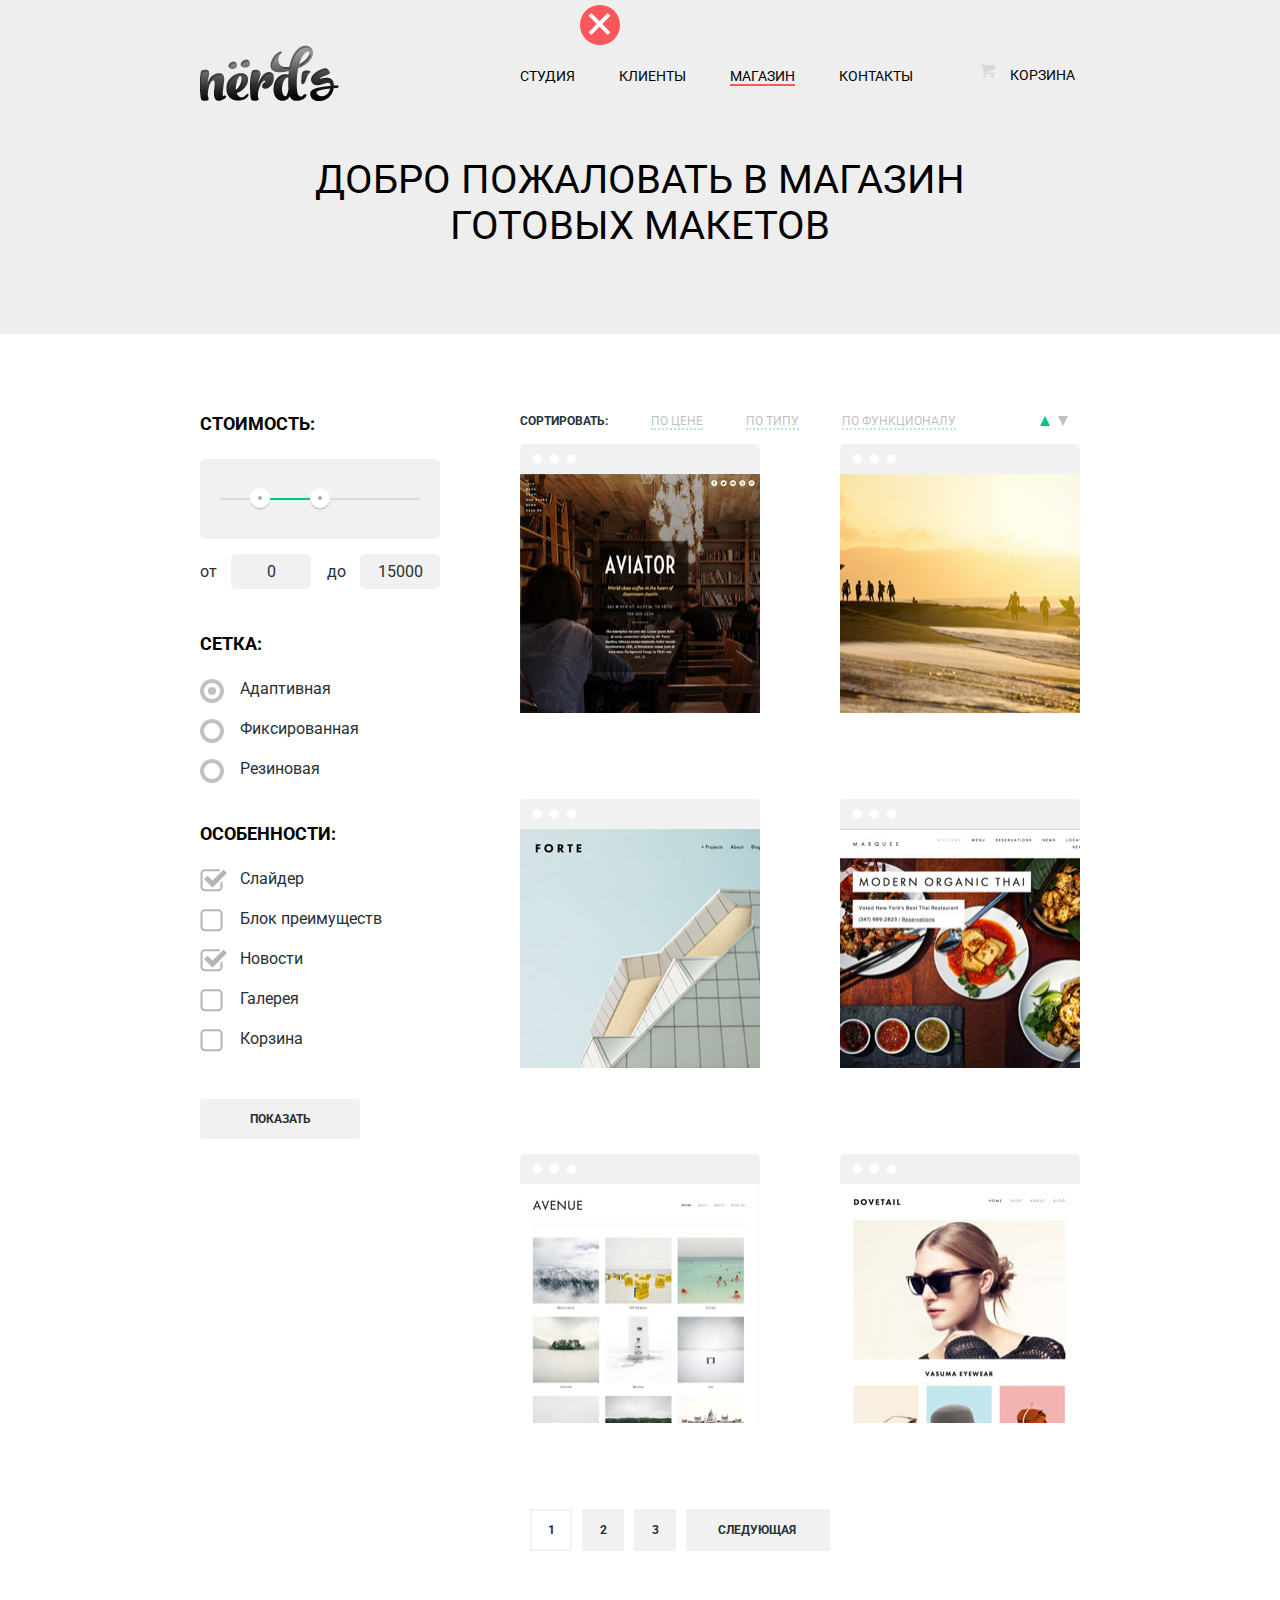
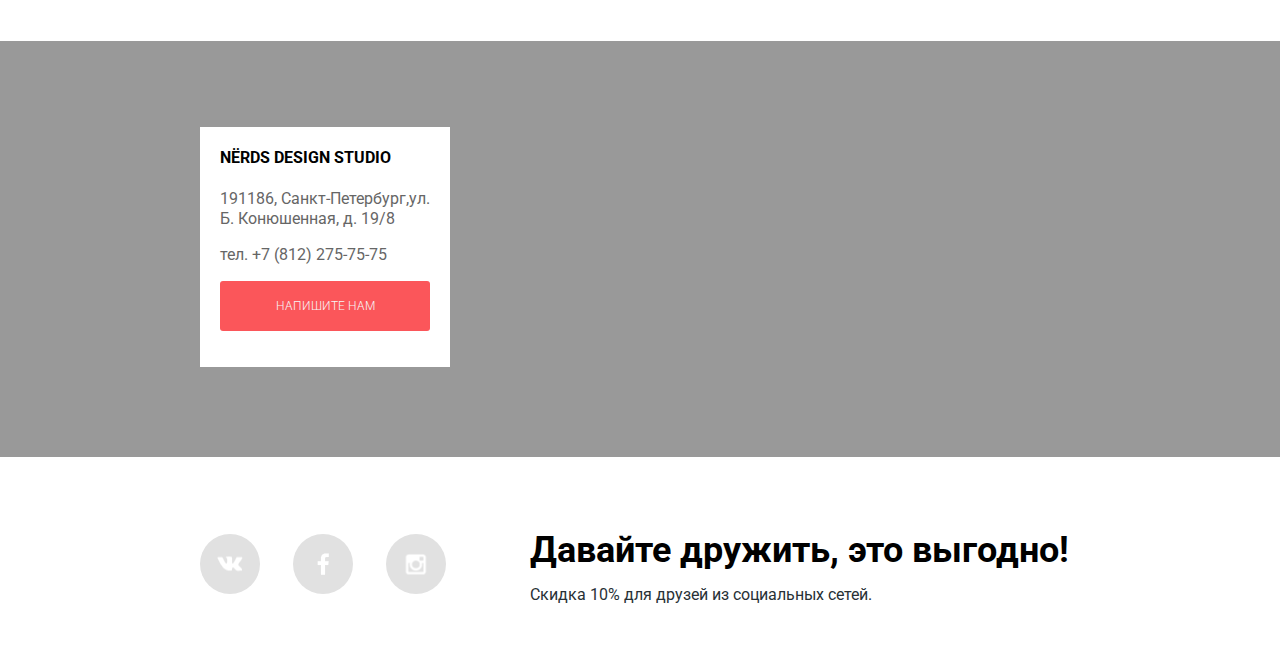
==== commit 566296f8: "new" ====
--- a/catalog.html
+++ b/catalog.html
@@ -17,7 +17,7 @@
 				<ul class="main-navigation-list">
 					<li class="list-item"><a href="#">студия</a></li>
 					<li class="list-item"><a href="#">клиенты</a></li>
-					<li class="list-item active"><a>магазин</a></li>
+					<li class="list-item active"><a href="#">магазин</a></li>
 					<li class="list-item"><a href="#">контакты</a></li>
 				</ul>
 				<div class="cart">
@@ -180,10 +180,10 @@
 				<div class="map"> 
 				<iframe src="https://www.google.com/maps/embed?pb=!1m18!1m12!1m3!1d1998.5989424123647!2d30.32089461566686!3d59.938796869048474!2m3!1f0!2f0!3f0!3m2!1i1024!2i768!4f13.1!3m3!1m2!1s0x4696310fca5ba729%3A0xea9c53d4493c879f!2z0JHQvtC70YzRiNCw0Y8g0JrQvtC90Y7RiNC10L3QvdCw0Y8g0YPQuy4sIDE5LCDQodCw0L3QutGCLdCf0LXRgtC10YDQsdGD0YDQsywgMTkxMTg2!5e0!3m2!1sru!2sru!4v1455705789983" width="100%" height="100%" frameborder="0" style="border:0" allowfullscreen></iframe>
 			</div>
-			<div class="contacts"> <!--Квадратик с адресом нужно оставить или его тоже можно будет "вклеить"?-->
+			<div class="contacts"> 
 				<h3 class="contacts-heading"> NЁrds design studio</h3>
-				<p>191186, Санкт-Петербург,ул. Б. Конюшенная, д. 19/8</p>
-				<p> тел. +7 (812) 275-75-75</p>
+				<p class="contacts-text">191186, Санкт-Петербург,ул. Б. Конюшенная, д. 19/8</p>
+				<p class="contacts-text"> тел. +7 (812) 275-75-75</p>
 				<a class="btn btn-contact" href="#">Напишите нам</a>
 			</div>
 		</div>
@@ -201,25 +201,29 @@
 			</div>
 		</div>
 	</footer>
-	<div class="pop-up clearfix ">
-		<form class="pop-up-form" action="#">
-			<div class="user-block">
-				<label class="your-name" for="username">Ваше имя:</label> 
-				<input class="username" id="username" type="text" placeholder="Представьтесь,пожалуйста">
-			</div>
-			<div class="user-block">
-				<label class="your-email" for="email">Ваш e-mail:</label>
-				<input class="email" id="email" type="email" placeholder="Для отправки ответа"> 
-			</div>
-			<div class="text-field">
-				<label class="your-letter" for="letter">Текст письма:</label> 
-				<textarea class="text-area" name="text" id="letter" placeholder="В свободной форме" cols="54" 
+	<div class="pop-up-wrapper">
+		<div class="pop-up clearfix ">
+			<form action="#">
+				<div class="user-block">
+					<label class="your-name" for="username">Ваше имя:</label> 
+					<input class="user" id="username" type="text" placeholder="Представьтесь,пожалуйста">
+				</div>
+				<div class="user-block">
+					<label class="your-email" for="email">Ваш e-mail:</label>
+					<input class="user" id="email" type="email" placeholder="Для отправки ответа"> 
+				</div>
+				<div class="text-field">
+					<label class="your-letter" for="letter">Текст письма:</label> 
+					<textarea class="text-area" name="text" id="letter" placeholder="В свободной форме" cols="54" 
 					rows="5">
 				</textarea>
-			</div>
 				<input class="submit-btn btn-red" type="submit" value="Отправить">
+			</div>
 		</form>
-		<div class="btn-close"></div>
+		<div class="btn-close"></div>	
 	</div>
+</div>	
+<div class="btn-close"></div>
+</div>
 </body>
 </html>--- a/css/style.css
+++ b/css/style.css
@@ -1,5 +1,5 @@
 html,body {
-	min-width: 900px;
+	min-width: 880px;
 	margin: 0;
 	padding: 0;
 }
@@ -17,9 +17,9 @@
 	clear:both;
 }
 .sprite {
-	display: block;
-	background-image: url("../img/icons/sprite.png");
-	background-repeat: no-repeat;
+    background-image: url("../img/icons/sprite.png");
+    background-repeat: no-repeat;
+    display: block;
 }
 .btn {
 	font-family: Roboto, Arial, Helvetica, sans-serif;
@@ -33,59 +33,90 @@
 	border-radius: 3px;
 }
 .sprite-icon-basket {
-	width: 15px;
-	height: 15px;
-	background-position: -5px -5px;
-}
+  width: 15px;
+  height: 15px;
+  background-position: -10px -53px;
+}
+
 .sprite-icon-basket-red {
-	width: 15px;
-	height: 15px;
-	background-position: -5px -30px;
-}
+  width: 15px;
+  height: 15px;
+  background-position: -10px -88px;
+}
+
+.sprite-icon-check-of-hover {
+  width: 23px;
+  height: 23px;
+  background-position: -10px -123px;
+}
+
 .sprite-icon-check-off {
-	width: 23px;
-	height: 23px;
-	background-position: -5px -55px;
-}
+  width: 23px;
+  height: 23px;
+  background-position: -10px -166px;
+}
+
 .sprite-icon-check-on {
-	width: 27px;
-	height: 23px;
-	background-position: -5px -88px;
-}
+  width: 27px;
+  height: 23px;
+  background-position: -10px -209px;
+}
+
+.sprite-icon-check-on-blocked {
+  width: 27px;
+  height: 23px;
+  background-position: -10px -252px;
+}
+
+.sprite-icon-check-on-hover {
+  width: 27px;
+  height: 23px;
+  background-position: -10px -295px;
+}
+.sprite--icon-check-off-blocked {
+ 	width: 23px;
+ 	height: 23px;
+ 	background-position: -10px -10px;
+}
+
 .sprite-icon-facebook {
-	width: 12px;
-	height: 22px;
-	background-position: -5px -121px;
-}
+  width: 12px;
+  height: 22px;
+	background-position: -10px -338px;
+}
+
 .sprite-icon-instagramm {
-	width: 21px;
-	height: 21px;
-	background-position: -5px -153px;
+  width: 21px;
+  height: 21px;
+  background-position: -10px -380px;
 }
 .sprite-icon-vk {
-	width: 26px;
-	height: 15px;
-	background-position: -5px -184px;
-}
+  width: 26px;
+  height: 15px;
+  background-position: -10px -421px;
+}
+
 .main-header {
-	margin-bottom: 0px;
-	padding-top: 35px;
-	background-color: #eeeeee;
-}
+  margin-bottom: 0px;
+ 	padding-top: 45px;
+  background-color: #eeeeee;
+  }
 .container {
-	width: 880px;
-	margin: 0 auto;
-	padding: 0 10px;	
+  width: 880px;
+  margin: 0 auto;
+  padding: 0 10px;	
 }
 .header-logo {
 	float: left;
+	margin-top: 0px;
 	padding-top: 0px;
 	width: 140px;
 }
 .main-navigation {
 	float: right;
-	width: 560px;
+	width: 570px;
 	margin-left: 0px;
+	margin-right: 0px;
 	padding-left: 0px;	
 }
 .main-navigation-list {
@@ -93,6 +124,7 @@
 	width: 460px;
 	margin-right: 0px;
 	padding-left: 0px;
+	margin-left: 10px;
 	list-style: none;
 }
 .main-navigation-list a {
@@ -122,7 +154,8 @@
 .cart {
 	float: right;
 	width: 100px;
-	padding-top: 15px;	
+	padding-top: 15px;
+	padding-right: 0px;	
 }
 .cart a {
 	position: relative;
@@ -148,16 +181,16 @@
 	left: 0px;
 	background-image: url("../img/icons/sprite.png");
 	width: 15px;
-	height: 15px;
-	background-position: -3px -3px;
+  height: 15px;
+  background-position: -10px -53px;
 	opacity: 0.3;
 }
 .cart a:hover::before {
-	background-position: -5px -30px;
+  background-position: -10px -88px;
 	opacity: 1;
 }
 .main-content {
-	margin-top: 85px;
+	margin-top: 75px;
 }
 .main-heading {
 	clear: both;
@@ -168,10 +201,11 @@
 	text-transform: uppercase;
 	text-align: center;
 	color: #000000;
-	width: 650px;
+	width: 710px;
 	margin: 0 auto;
-	padding-top: 80px;
+	padding-top: 50px;
 	padding-bottom: 85px;
+	padding-left: 0px;
 }
 .advantages-heading {
 	font-family: Roboto, Arial, Helvetica, sans-serif;
@@ -470,14 +504,14 @@
 	background: #d7dcde;
 }
 .range-controls .bar {
+	position: relative;
 	width: 70%;
 	height: 2px;
 	background: #00ca74;
 }
 .range-controls .toggle {
 	position: absolute;
-	top: 30px;
-	left: 0px;
+	top: -10px;
 	width: 4px;
 	height: 4px;
 	cursor: pointer;
@@ -487,10 +521,10 @@
 	box-shadow: 0 2px 1px 0 #cfcfcf;
 }
 .range-controls .toggle-min {
-	left: 20px;
+	left: -10px;
 }
 .range-controls .toggle-max {
-	left: 145px;
+	right: -10px;
 }
 .price-controls {
 	font-size: 0;
@@ -527,7 +561,7 @@
 	line-height: 30px;
 	color: #000000;
 	text-transform: uppercase;
-	padding-top: 50px;
+	padding-top: 20px;
 }
 .cost {
 	margin-top: 0px;
@@ -536,6 +570,7 @@
 .parameters-list {
 	list-style: none;
 	padding-left: 0px;
+	margin-bottom: 15px;
 }
 .parameters-btn {
 	font-family: Roboto, Arial, Helvetica, sans-serif;
@@ -551,6 +586,7 @@
 	vertical-align: middle;
 	width: 160px;
 	height: 40px;
+	margin-top: 50px;
 	padding-top: 0px;
 	border: 0 none;
 	border-radius: 3px;
@@ -560,7 +596,7 @@
 }
 .parameters-btn:active {
 	background-color: #d5d5d5;
-	box-shadow: 0 3px #b5b5b5;
+	box-shadow: inset 0 3px #b5b5b5;
 
 }
 .parameters-list input[type="radio"] {
@@ -623,32 +659,26 @@
 	top: 0px;
 	background-image: url("../img/icons/sprite.png");
 	width: 23px;
-	height: 23px;
-	background-position: -5px -55px;
-}
-input[type="checkbox"]:checked {
-	background-image: url("../img/icons/sprite.png");
+  height: 23px;
+  background-position: -10px -166px;
+}
+input[type="checkbox"]:checked+label::before {
 	width: 27px;
-	height: 23px;
-	background-position: -5px -88px;
+  height: 23px;
+  background-position: -10px -209px;
 }
 input[type="checkbox"]+label::hover::before {
-	background-image: url("../img/icons/icon-check-of-hover.png");
+  background-position: -10px -123px;
 }
 input[type="checkbox"]:checked+label::hover::before {
-	background-image: url("../img/icons/icon-check-on-hover.png");
-}
-/*input[type="checkbox"]:checked+label::after {
-	content: "";
-	display: block;
-	position: absolute;
-	left: 0px;
-	top: 0px;
-	background-image: url("../img/icons/sprite.png");
-	width: 27px;
-    height: 23px;
-    background-position: -5px -88px;
-    }*/
+	background-position: -10px -295px;
+}
+input[type="checkbox"]:disabled+label::before {
+	background-position: -10px -10px;
+}
+input[type="checkbox"]:checked:disabled+label::before {
+	background-position: -10px -252px;
+}
 .select-list a {
   font-size: 12px;
   color: #283136;
@@ -664,6 +694,7 @@
 }
 .select-list a:active {
   color: #000000;
+  border-color: transparent;
   opacity: 1;
 }
 .select-list-item b {
@@ -717,6 +748,12 @@
   border-width: 10px 5.5px 0 5.5px;
   border-color: #c1c1c1 transparent transparent transparent;
 }
+.arrow-up.active {
+	border-color: transparent transparent #00ca74 transparent;
+}
+.arrow-down.active {
+	border-color: #00ca74 transparent transparent transparent;
+}
 .arrow-up:hover {
   border-color: transparent transparent #c1c1c1 transparent;
 }
@@ -724,10 +761,10 @@
   border-color: #c1c1c1 transparent transparent transparent;
 }
 .arrow-up:active {
-  border-color: transparent transparent #1fcf81 transparent;
+  border-color: transparent transparent #000000 transparent;
 }
 .arrow-down:active {
-  border-color: #1fcf81 transparent transparent transparent;
+  border-color: #000000 transparent transparent transparent;
 }
 .template {
 	float: right;
@@ -773,10 +810,19 @@
 	text-decoration: none;
 	vertical-align: middle;
 	width: 140px;
-	min-height: 30px;
+	height: 20px;
+	margin-top: 30px;
 	margin-left: 30px;
-	padding-top: 10px;
+	padding-top: 5px;
+	padding-bottom: 5px;
 	border-radius: 3px;
+}
+.template-price:hover {
+	background-color: #d6494d;
+}
+.template-price:active {
+	background-color: #b63538;
+	box-shadow: inset 0 3px #9b2d30;
 }
 .description {
 	width: 200px;
@@ -784,6 +830,7 @@
 	position: absolute;
 	top: 50px;
 	left: 20px;
+	padding-top: 20px;
 	background-color: #ffffff;
 	color: #283136;
 	text-align: center;
@@ -798,8 +845,9 @@
 	color: #000000;
 }
 .description .description-text {
-	padding-left: 37px;
-	padding-right: 37px;
+	width: 165px;
+	margin: 0 auto;
+	padding-top: 0px;
 }
 
 .paginator-block {
@@ -947,18 +995,18 @@
 }
 .social-btn-vk::before {
 	width: 26px;
-	height: 15px;
-	background-position: -5px -184px;
+  height: 15px;
+  background-position: -10px -421px;
 }
 .social-btn-fb::before {
 	width: 12px;
-	height: 22px;
-	background-position: -5px -121px;
+  height: 22px;
+	background-position: -10px -338px;
 }
 .social-btn-inst::before {
 	width: 21px;
-	height: 21px;
-	background-position: -5px -153px;
+  height: 21px;
+  background-position: -10px -380px;
 }
 .social-btn:hover{
 	background-color: #fb565a;
@@ -974,33 +1022,59 @@
 .social-btn:last-child {
 	margin-right: 0px;
 }
+
+.pop-up-wrapper {
+	position: fixed;
+  top: 0;
+  left: 0;
+  width: 100%;
+	display: none;
+  z-index: 10;
+  width: 100%;
+  height: 100%;
+}
+.btn-contact:active.pop-up-wrapper {
+	display: block;
+}
 .pop-up {
-	/*display: none;*/
-}
-.pop-up {
+	width: 630px;
+	background-color: #ffffff;
+  box-shadow: 0 0 20px 5px #e9e9e9;
+}
+/*.pop-up {
 	position: relative;
-	width: 630px;
-}
-.pop-up-form {
-	min-width: 460px;
-	margin-left: 80px;
+	top: 120px;
+	left: 50%;
+	width: 480px;
+	margin: 0 auto;
+	min-height: 335px;
+  padding: 40px 80px;
+	background-color: yellow;
 	padding-top: 60px;
-}
-.username, .email {
-	width: 218px;
+}*/
+.user {
+	width: 188px;
+	height: 5px;
 	margin-right: 20px;
 	margin-bottom: 25px;
 	margin-top: 13px;
+	padding: 15px 15px;
 	font-family: Roboto, Arial, Helvetica, sans-serif;
 	font-size: 12px;
 	line-height: 18px;
 	color: #000000;
 	text-transform: uppercase;
 	border: 2px solid #d7dcde;
+	border-radius: 3px;
 	outline: none;
-	text-align: center;
-}
-.your-name, .your-email, .your-letter {
+}
+.user:hover {
+	border: 2px solid #a2a9ac;
+}
+.user:focus {
+	border: 2px solid #56bffb;
+}
+.label-text {
 	margin-top: 15px;
 	font-family: Roboto, Arial, Helvetica, sans-serif;
 	font-size: 16px;
@@ -1008,11 +1082,22 @@
 	font-weight: bold;
 }
 .text-area {
-	width: 452px;
-	border: 2px solid #d7dcde;
-	outline: none;
+	width: 424px;
+	min-height: 110px;
 	margin-top: 13px;
 	margin-right: 0px;
+	margin-bottom: 50px;
+	padding: 15px 15px;
+	font-family: Roboto, Arial, Helvetica, sans-serif;
+	font-size: 12px;
+	line-height: 18px;
+	color: #000000;
+	text-transform: uppercase;
+	border: 2px solid #d7dcde;
+	border-radius: 3px;
+	outline: none;
+	resize:none; 
+	overflow:auto
 }
 .user-block {
 	float: left;
@@ -1025,12 +1110,12 @@
 .text-field {
 	clear: both;
 	width: 460px;
-	min-height: 110px;	
 }
 .submit-btn {
 	display: inline-block;
 	width: 460px;
 	height: 40px;
+	margin-top: 0;
 	font-weight: 300;
 	font-size: 12px;
 	line-height: 18px;
@@ -1039,19 +1124,27 @@
 	text-transform: uppercase;
 	text-decoration: none;
 	background: #fb565a;
-	margin-top: 25px;
 	border-radius: 3px;
-	margin-bottom: 50px;
 	border:0 none;
 }
+.submit-btn:hover {
+	background-color: #d6494d;
+}
+.submit-btn:active {
+	background-color: #b63538;
+	box-shadow: inset 0 3px #9b2d30;
+}
+
+
 .btn-close {
 	position: absolute;
 	top: 5px;
-	right: 5px;
+	left: 580px;
 	width: 40px;
 	height: 40px;
-	border-radius: 50px;
+	border-radius: 50%;
 	background-color: #fb565a;
+	cursor: pointer;
 }
 .btn-close::before, .btn-close::after {
 	content: "";
@@ -1064,6 +1157,5 @@
 	transform: rotate(45deg); 
 }
 .btn-close::after {
-	content: "";
 	transform: rotate(-45deg);
 }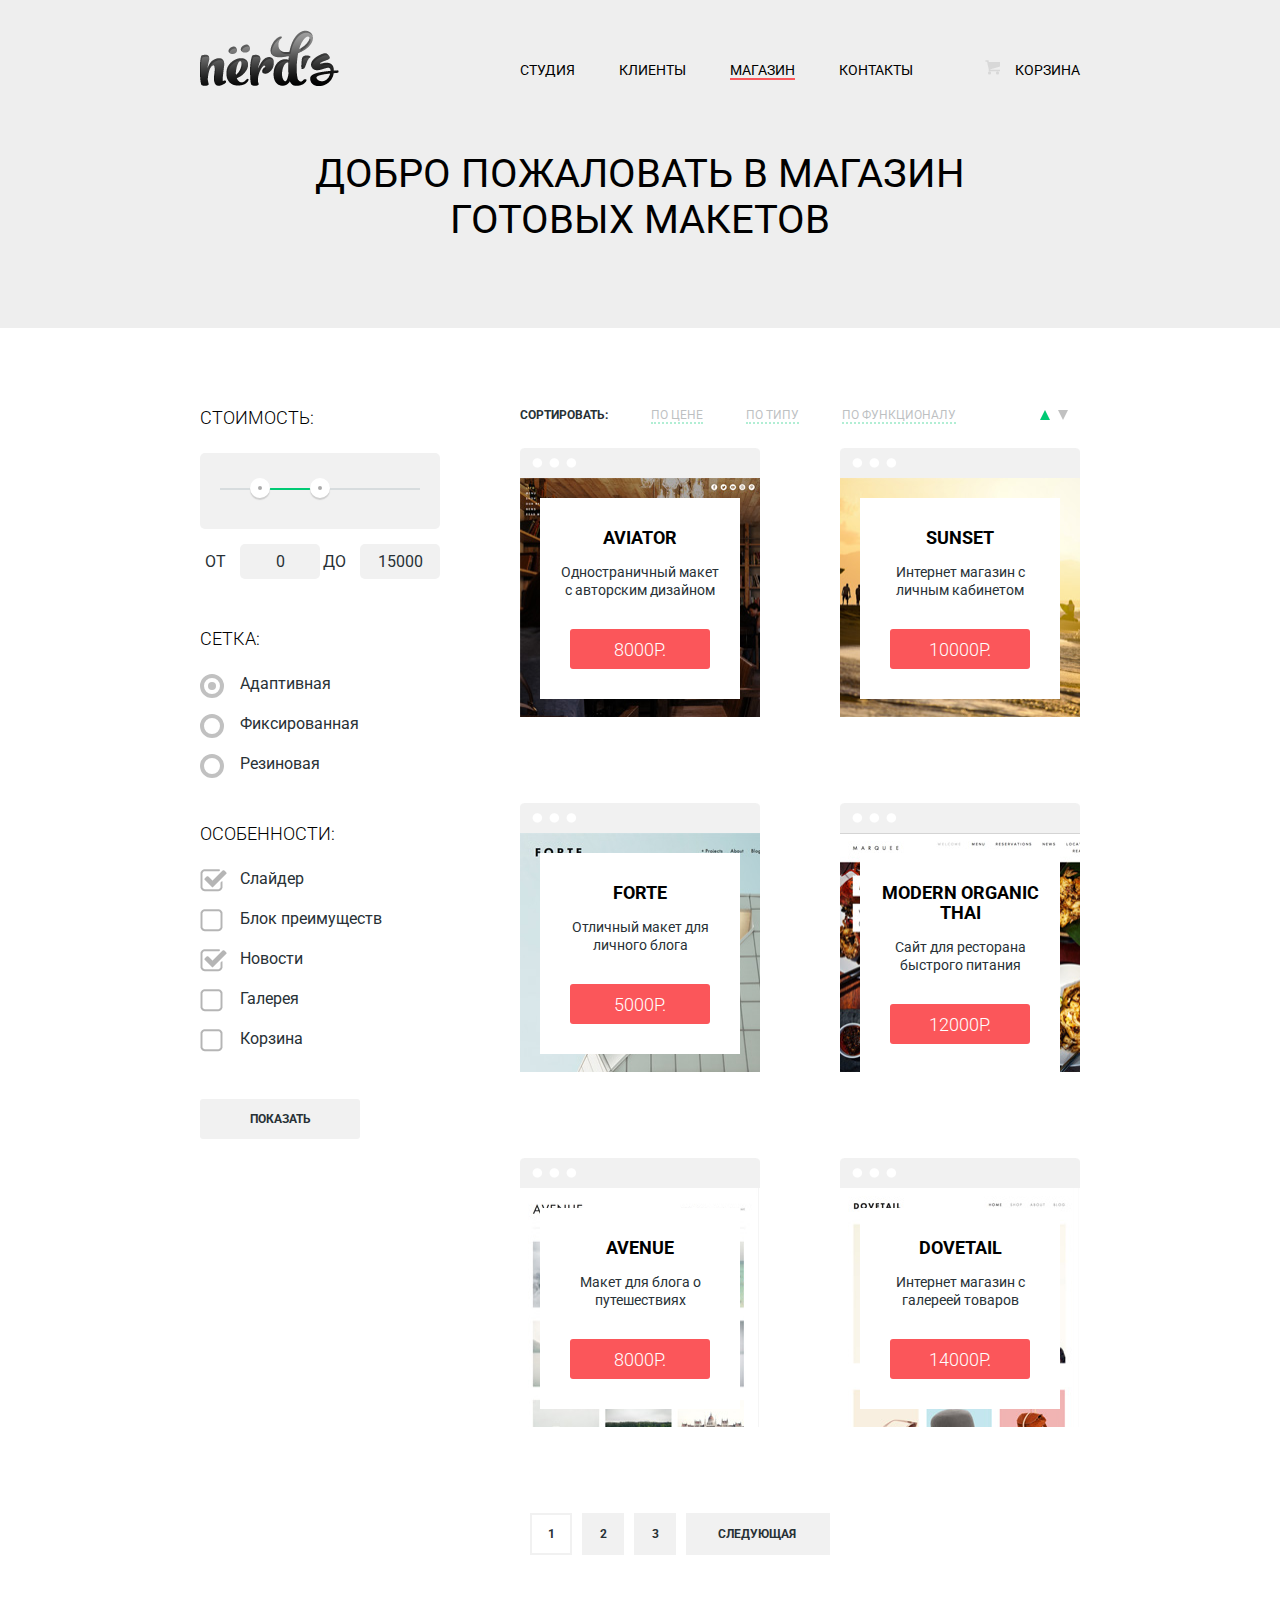
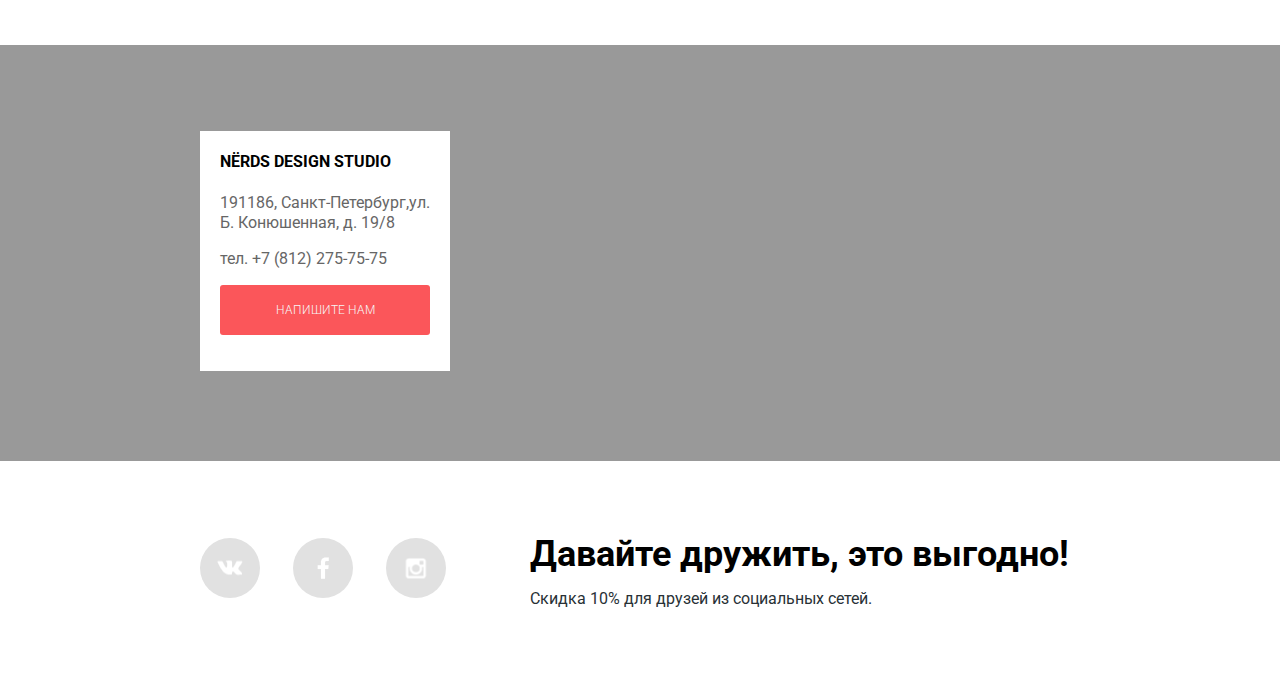
==== commit 12c03bc8: "new" ====
--- a/catalog.html
+++ b/catalog.html
@@ -202,20 +202,19 @@
 		</div>
 	</footer>
 	<div class="pop-up-wrapper">
-		<div class="pop-up clearfix ">
+		<div class="pop-up">
 			<form action="#">
 				<div class="user-block">
-					<label class="your-name" for="username">Ваше имя:</label> 
+					<label class="label-text" for="username">Ваше имя:</label> 
 					<input class="user" id="username" type="text" placeholder="Представьтесь,пожалуйста">
 				</div>
 				<div class="user-block">
-					<label class="your-email" for="email">Ваш e-mail:</label>
+					<label class="label-text" for="email">Ваш e-mail:</label>
 					<input class="user" id="email" type="email" placeholder="Для отправки ответа"> 
 				</div>
 				<div class="text-field">
-					<label class="your-letter" for="letter">Текст письма:</label> 
-					<textarea class="text-area" name="text" id="letter" placeholder="В свободной форме" cols="54" 
-					rows="5">
+					<label class="label-text" for="letter">Текст письма:</label> 
+					<textarea class="text-area" name="text" id="letter" placeholder="В свободной форме">
 				</textarea>
 				<input class="submit-btn btn-red" type="submit" value="Отправить">
 			</div>
@@ -223,7 +222,6 @@
 		<div class="btn-close"></div>	
 	</div>
 </div>	
-<div class="btn-close"></div>
-</div>
+
 </body>
 </html>--- a/css/style.css
+++ b/css/style.css
@@ -1,5 +1,5 @@
 html,body {
-	min-width: 880px;
+	min-width: 900px;
 	margin: 0;
 	padding: 0;
 }
@@ -98,7 +98,7 @@
 
 .main-header {
   margin-bottom: 0px;
- 	padding-top: 45px;
+ 	padding-top: 30px;
   background-color: #eeeeee;
   }
 .container {
@@ -115,6 +115,7 @@
 .main-navigation {
 	float: right;
 	width: 570px;
+	margin-top: 25px;
 	margin-left: 0px;
 	margin-right: 0px;
 	padding-left: 0px;	
@@ -122,6 +123,7 @@
 .main-navigation-list {
 	float: left;
 	width: 460px;
+	margin-top: 0px;
 	margin-right: 0px;
 	padding-left: 0px;
 	margin-left: 10px;
@@ -154,13 +156,13 @@
 .cart {
 	float: right;
 	width: 100px;
-	padding-top: 15px;
+	padding-top: 0px;
 	padding-right: 0px;	
 }
 .cart a {
 	position: relative;
 	display: block;
-	padding-left: 30px;
+	padding-left: 35px;
 	font-size: 14px;
 	line-height: 30px;
 	color: #000000;
@@ -177,8 +179,8 @@
 .cart a::before {
 	content: "";
 	position: absolute;
-	top: 3px;
-	left: 0px;
+	top: 5px;
+	left: 5px;
 	background-image: url("../img/icons/sprite.png");
 	width: 15px;
   height: 15px;
@@ -492,7 +494,7 @@
 .range-controls {
 	position: relative;
 	height: 41px;
-	padding-top: 39px;
+	padding-top: 35px;
 	padding-right: 20px;
 	padding-left: 20px;
 	margin-bottom: 15px;
@@ -534,8 +536,9 @@
 	display: inline-block;
 	width: 50%;
 }
-.max-price {
+.min-price,.max-price {
 	text-align: right;
+	text-transform: uppercase;
 }
 .price-controls input {
 	font-family: Roboto, Arial, Helvetica, sans-serif;
@@ -559,9 +562,10 @@
 	font-family: Roboto, Arial, Helvetica, sans-serif;
 	font-size: 18px;
 	line-height: 30px;
-	color: #000000;
-	text-transform: uppercase;
-	padding-top: 20px;
+	font-weight: 300;
+	color: #000000;
+	text-transform: uppercase;
+	padding-top: 25px;
 }
 .cost {
 	margin-top: 0px;
@@ -775,6 +779,7 @@
 .template-list {
 	margin: 0px;
 	padding: 0px;
+	margin-top: 10px;
 }
 .template-list-item {
 	position: relative;
@@ -802,7 +807,7 @@
 .template-price {
 	display: block;
 	font-weight: 300;
-	font-size: 12px;
+	font-size: 18px;
 	text-align: center;
 	color: #ffffff;
 	text-transform: uppercase;
@@ -813,8 +818,8 @@
 	height: 20px;
 	margin-top: 30px;
 	margin-left: 30px;
-	padding-top: 5px;
-	padding-bottom: 5px;
+	padding-top: 10px;
+	padding-bottom: 10px;
 	border-radius: 3px;
 }
 .template-price:hover {
@@ -826,17 +831,19 @@
 }
 .description {
 	width: 200px;
-	height: 200px;
 	position: absolute;
 	top: 50px;
 	left: 20px;
-	padding-top: 20px;
+	padding-top: 30px;
+	padding-bottom: 30px; 
 	background-color: #ffffff;
 	color: #283136;
 	text-align: center;
-	display: none;	
+	display: non;	
 }
 .description .description-heading {
+	margin: 0px;
+	padding-bottom: 15px;
 	font-family: Roboto, Arial, Helvetica, sans-serif;
 	font-size: 18px;
 	line-height: 20px;
@@ -848,6 +855,10 @@
 	width: 165px;
 	margin: 0 auto;
 	padding-top: 0px;
+	font-family: Roboto, Arial, Helvetica, sans-serif;
+	font-size: 14px;
+	line-height: 18px;
+
 }
 
 .paginator-block {
@@ -1022,24 +1033,28 @@
 .social-btn:last-child {
 	margin-right: 0px;
 }
-
 .pop-up-wrapper {
 	position: fixed;
   top: 0;
   left: 0;
   width: 100%;
-	display: none;
+  height: 100%;
   z-index: 10;
-  width: 100%;
-  height: 100%;
+  display: none;
 }
 .btn-contact:active.pop-up-wrapper {
 	display: block;
 }
 .pop-up {
-	width: 630px;
+	position: absolute;
+	width: 490px;
+	margin: 0 auto;
+	margin-left: 330px;
+	padding-top: 50px;
+	padding-left: 70px;
+	padding-right: 70px;
 	background-color: #ffffff;
-  box-shadow: 0 0 20px 5px #e9e9e9;
+  box-shadow: 0 0 10px 5px #d7dcde;
 }
 /*.pop-up {
 	position: relative;
@@ -1054,11 +1069,9 @@
 }*/
 .user {
 	width: 188px;
-	height: 5px;
-	margin-right: 20px;
-	margin-bottom: 25px;
+	height: 18px;
 	margin-top: 13px;
-	padding: 15px 15px;
+	padding: 5px 15px;
 	font-family: Roboto, Arial, Helvetica, sans-serif;
 	font-size: 12px;
 	line-height: 18px;
@@ -1068,10 +1081,10 @@
 	border-radius: 3px;
 	outline: none;
 }
-.user:hover {
+.user:hover,.text-area:hover {
 	border: 2px solid #a2a9ac;
 }
-.user:focus {
+.user:focus,.text-area:focus {
 	border: 2px solid #56bffb;
 }
 .label-text {
@@ -1099,23 +1112,28 @@
 	resize:none; 
 	overflow:auto
 }
+
 .user-block {
 	float: left;
 	width: 218px;
 	margin-right: 20px;
-}
-.your-letter {
-	display: block;
+	margin-bottom: 25px;
+}
+.user-block:nth-child(2) {
+	margin-right: 0px;
 }
 .text-field {
 	clear: both;
 	width: 460px;
+	margin: 0px;
+	margin-right: 0px;
 }
 .submit-btn {
 	display: inline-block;
 	width: 460px;
 	height: 40px;
 	margin-top: 0;
+	margin-bottom: 50px;
 	font-weight: 300;
 	font-size: 12px;
 	line-height: 18px;
@@ -1139,7 +1157,7 @@
 .btn-close {
 	position: absolute;
 	top: 5px;
-	left: 580px;
+	right: 5px;
 	width: 40px;
 	height: 40px;
 	border-radius: 50%;
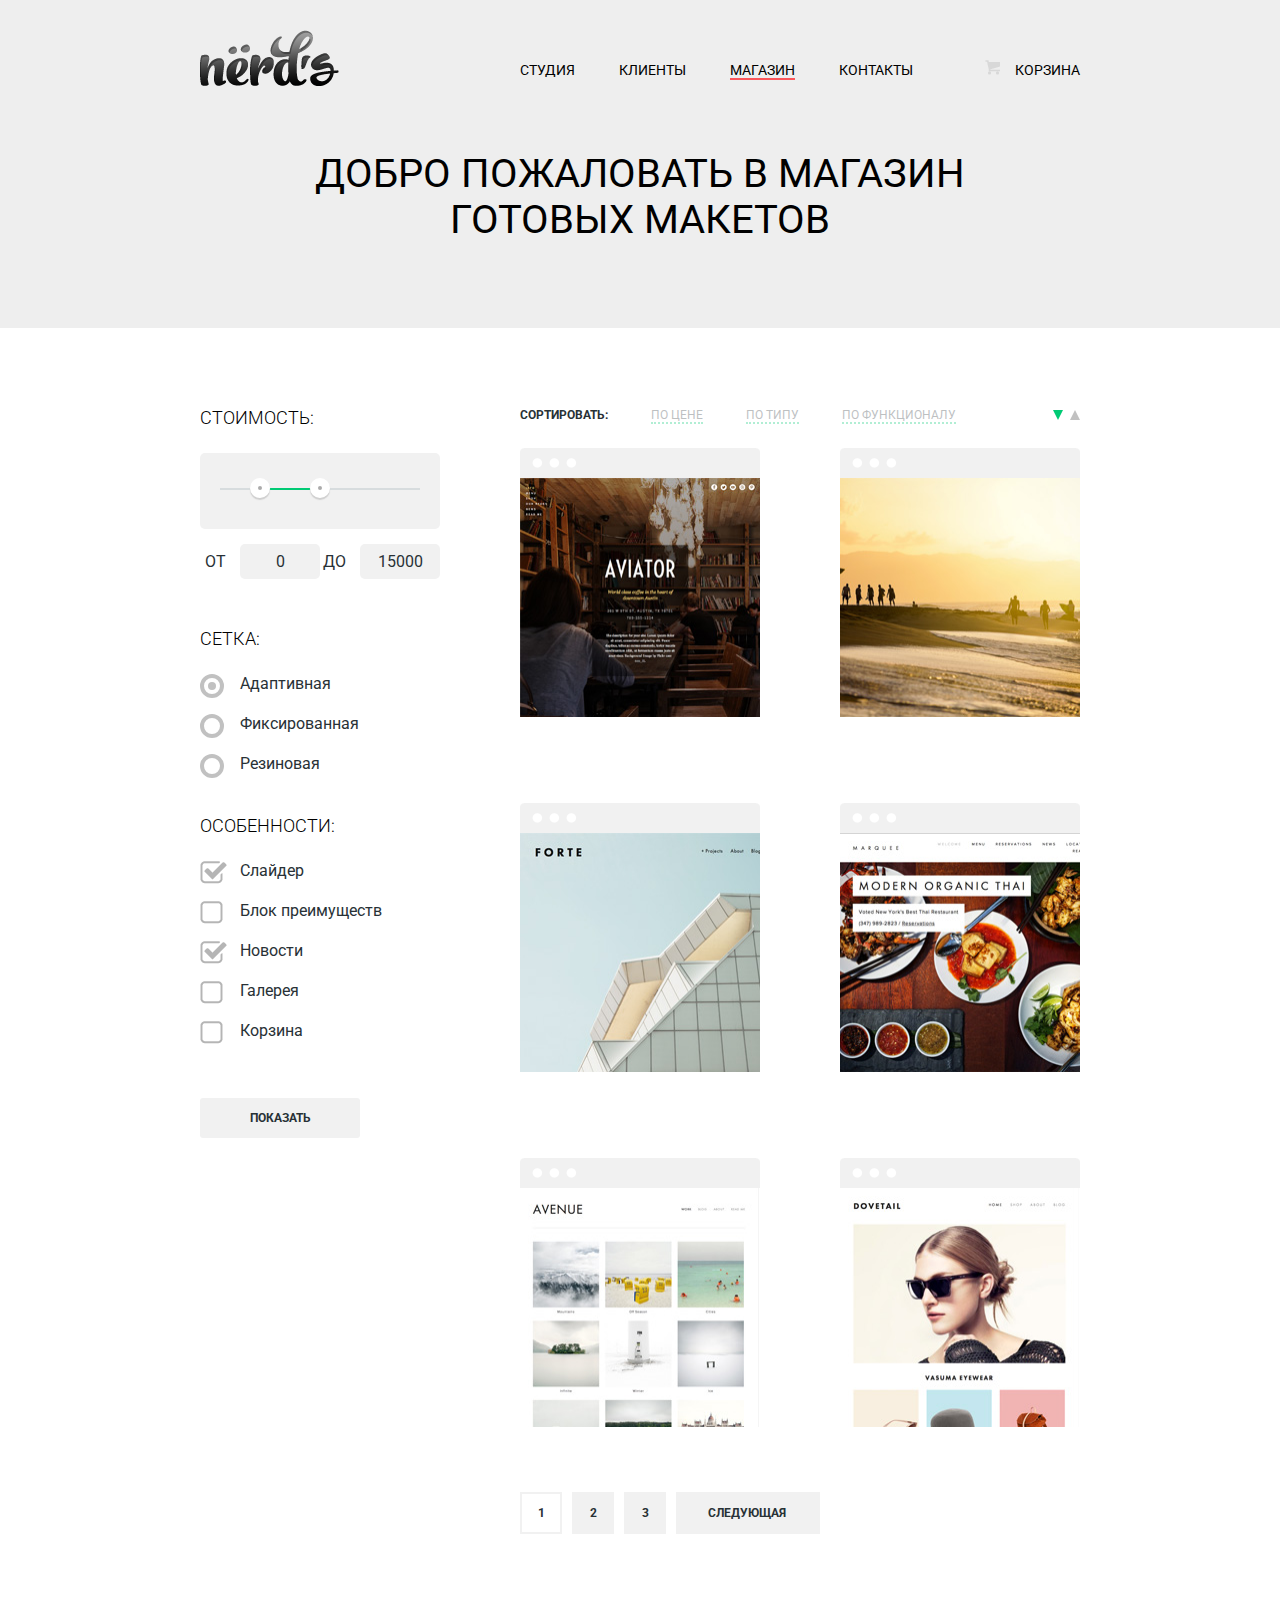
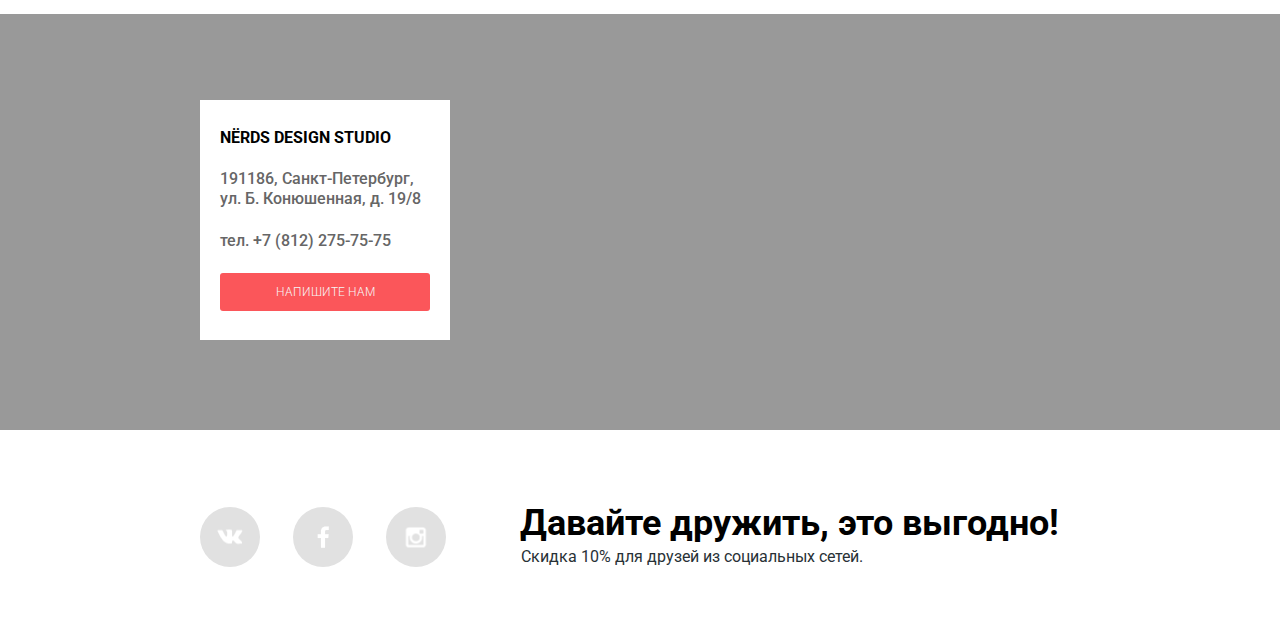
==== commit e86ff4a7: "last version" ====
--- a/catalog.html
+++ b/catalog.html
@@ -10,7 +10,7 @@
 <body>
 	<header class="main-header">
 		<div class="container">
-			<a class="header-logo" href="#">
+			<a class="header-logo" href="index.html">
 				<img  src="img/logo/logo.png" width="139" height="56" alt="нёрдс">
 			</a>
 			<nav class="main-navigation">
@@ -102,10 +102,10 @@
 					<div class="arrows-block">
 						<ul class="arrows-list">
 							<li>
-								<a class="arrow arrow-up active" href="#"></a>
+								<a class="arrow arrow-up" href="#"></a>
 							</li>
 							<li>
-								<a class="arrow arrow-down" href="#"></a>
+								<a class="arrow arrow-down active" href="#"></a>
 							</li>
 						</ul>
 					</div>
@@ -182,7 +182,7 @@
 			</div>
 			<div class="contacts"> 
 				<h3 class="contacts-heading"> NЁrds design studio</h3>
-				<p class="contacts-text">191186, Санкт-Петербург,ул. Б. Конюшенная, д. 19/8</p>
+				<p class="contacts-text">191186, Санкт-Петербург, ул. Б. Конюшенная, д. 19/8</p>
 				<p class="contacts-text"> тел. +7 (812) 275-75-75</p>
 				<a class="btn btn-contact" href="#">Напишите нам</a>
 			</div>
@@ -202,26 +202,26 @@
 		</div>
 	</footer>
 	<div class="pop-up-wrapper">
-		<div class="pop-up">
+		<div class="pop-up ">
 			<form action="#">
-				<div class="user-block">
-					<label class="label-text" for="username">Ваше имя:</label> 
-					<input class="user" id="username" type="text" placeholder="Представьтесь,пожалуйста">
-				</div>
-				<div class="user-block">
-					<label class="label-text" for="email">Ваш e-mail:</label>
-					<input class="user" id="email" type="email" placeholder="Для отправки ответа"> 
+				<div class="clearfix">
+					<div class="user-block">
+						<label class="label-text" for="username">Ваше имя:</label> 
+						<input class="user" id="username" type="text" placeholder="Представьтесь,пожалуйста">
+					</div>
+					<div class="user-block">
+						<label class="label-text" for="email">Ваш e-mail:</label>
+						<input class="user" id="email" type="email" placeholder="Для отправки ответа"> 
+					</div>
 				</div>
 				<div class="text-field">
 					<label class="label-text" for="letter">Текст письма:</label> 
-					<textarea class="text-area" name="text" id="letter" placeholder="В свободной форме">
-				</textarea>
-				<input class="submit-btn btn-red" type="submit" value="Отправить">
-			</div>
-		</form>
-		<div class="btn-close"></div>	
-	</div>
-</div>	
-
+					<textarea class="text-area" name="text" id="letter" placeholder="В свободной форме"></textarea>
+					<input class="submit-btn btn-red" type="submit" value="Отправить">
+				</div>
+			</form>
+			<div class="btn-close"></div>	
+		</div>
+	</div>	
 </body>
 </html>--- a/css/style.css
+++ b/css/style.css
@@ -209,15 +209,9 @@
 	padding-bottom: 85px;
 	padding-left: 0px;
 }
-.advantages-heading {
-	font-family: Roboto, Arial, Helvetica, sans-serif;
-	font-size: 36px;
-	line-height: 36px;
-	color: #000000;
-	margin-bottom: 15px;
-	margin-top: 60px;
-}
+
 .slide-title {
+	margin-left: -3px;
 	font-family: Roboto, Arial, Helvetica, sans-serif;
 	font-size: 36px;
 	line-height: 36px;
@@ -276,7 +270,7 @@
 	display: block;
 	width: 220px;
 	margin-top: 25px;
-	padding: 12px 10px;
+	padding: 8px 10px;
 	background: #fb565a;
 }
 .slide .btn:hover {
@@ -330,12 +324,17 @@
 	line-height: 22px;
 }
 .offer-heading {
-	margin-top: 0px;
+	margin-top: 7px;
+	margin-bottom: 10px;
 	font-family: Roboto, Arial, Helvetica, sans-serif;
 	font-size: 18px;
 	line-height: 30px;
-	color: #000000;
-	text-transform: uppercase;
+	font-weight: 500;
+	color: #000000;
+	text-transform: uppercase;
+}
+.offer-text {
+	margin-bottom: 23px;
 }
 .offer-pic {
 	margin-bottom: 10px;
@@ -346,8 +345,8 @@
 .offer-block .btn {
 	display: block;
 	width: 140px;
-	min-height: 30px;
-	padding-top: 10px;
+	padding-top: 11px;
+  padding-bottom: 7px;
 }
 .btn-red {
 	background-color: #fb565a;
@@ -380,7 +379,7 @@
 	box-shadow: inset 0 3px #a3841f;
 }
 .about-us {
-	padding-bottom: 70px;
+	padding-bottom: 30px;
 	border-bottom: 2px solid #eeeeee;
 }
 .about-us-heading {
@@ -395,10 +394,20 @@
 	float: left;
 	width: 570px;	
 }
+.advantages-heading {
+	font-family: Roboto, Arial, Helvetica, sans-serif;
+	font-size: 36px;
+	line-height: 36px;
+	color: #283136;
+	font-weight: 500;
+	margin-bottom: 15px;
+	margin-top: 68px;
+}
 .advantages-text {
 	font-family: Roboto, Arial, Helvetica, sans-serif;
 	font-size: 16px;
 	line-height: 22px; 
+	font-weight: 500;
 	color: #283136;
 	margin-bottom: 50px;
 }
@@ -408,6 +417,7 @@
 .advantages-list-item {
 	position: relative;
 	padding-left: 35px;
+	padding-bottom: 23px;
 	list-style-type: none;
 }
 .advantages-list-item:before {
@@ -455,13 +465,14 @@
 	border-bottom: 2px solid #eeeeee;
 }
 .partners-list {
+	margin-top: 0px;
 	padding-left: 12px;
 }
 .partner-item {
 	display: inline-block;
 	vertical-align: middle;
-	padding-top: 50px;
-	padding-right: 100px;
+	padding-top: 42px;
+	padding-right: 115px;
 	padding-bottom: 35px;	
 }
 .partner-item a {
@@ -479,7 +490,7 @@
 	margin-right: 0px;
 }
 .nerds-logo {
-	margin-top: 50px;
+	margin-top: 55px;
 	margin-bottom: 65px;
 	margin-left: 30px;
 }
@@ -574,7 +585,7 @@
 .parameters-list {
 	list-style: none;
 	padding-left: 0px;
-	margin-bottom: 15px;
+	margin-bottom: -8px;
 }
 .parameters-btn {
 	font-family: Roboto, Arial, Helvetica, sans-serif;
@@ -590,7 +601,7 @@
 	vertical-align: middle;
 	width: 160px;
 	height: 40px;
-	margin-top: 50px;
+	margin-top: 65px;
 	padding-top: 0px;
 	border: 0 none;
 	border-radius: 3px;
@@ -727,6 +738,7 @@
   padding-right: 40px;
 }
 .arrows-list {
+	position: relative;
   margin: 0px;
 }
 .arrows-list li{
@@ -742,15 +754,20 @@
   height: 0px;
   border-style: solid;
 }
+.arrow-down {
+	position: absolute;
+	top: 7px;
+	right: 17px;
+  border-width: 10px 5.5px 0 5.5px;
+  border-color: #c1c1c1 transparent transparent transparent;
+}
 .arrow-up {
-  margin-right: 5px;
-  padding-right: 0px;
+	position: absolute;
+	top: 7px;
+	right: 0px;
+  
   border-width: 0 5.5px 10px 5.5px;
   border-color: transparent transparent #c1c1c1 transparent;
-}
-.arrow-down {
-  border-width: 10px 5.5px 0 5.5px;
-  border-color: #c1c1c1 transparent transparent transparent;
 }
 .arrow-up.active {
 	border-color: transparent transparent #00ca74 transparent;
@@ -839,7 +856,7 @@
 	background-color: #ffffff;
 	color: #283136;
 	text-align: center;
-	display: non;	
+	display: none;	
 }
 .description .description-heading {
 	margin: 0px;
@@ -866,7 +883,7 @@
 	min-width: 300px;
 	min-height: 40px;
 	margin-bottom: 80px;
-	margin-top: 0px;
+	margin-top: -21px;
 }
 .paginator-page {
 	width: 34px;
@@ -890,7 +907,7 @@
 }
 .paginator-list {
 	padding-left: 0px;
-	margin-left: 10px;
+	margin-left: 0px;
 	font-size: 0px;
 	list-style: none;
 }
@@ -914,7 +931,7 @@
 .map {
 	width: 100%;
 	height: 416px;
-	margin: 10px auto;
+	margin: 0px auto;
 	background-color: #999;
 }
 .find-us {
@@ -937,22 +954,26 @@
 	padding-right: 20px;
 }
 .contacts-heading {
+	margin-top: 23px;
 	font-size: 16px;
 	line-height: 30px;
 	color: #000000;
 	text-transform: uppercase;
 }
 .contacts-text {
-	font-family: Roboto, Arial, Helvetica, sans-serif;
-	font-size: 16px;
-	line-height: 20px;
-	color: #666666;
+	margin-bottom: 22px;
+  font-family: Roboto, Arial, Helvetica, sans-serif;
+  font-size: 16px;
+  line-height: 20px;
+  font-weight: 500;
+  color: #666666;
 }
 .btn-contact {
-	background-color: #fb565a;
-	display: block;
-	padding-top: 14px;
-	padding-bottom: 14px;
+  display: block;
+  padding-top: 10px;
+  padding-bottom: 10px;
+  line-height: 18px;
+  background-color: #fb565a;
 }
 .btn-contact:hover {
 	background-color: #d6494d;
@@ -983,6 +1004,7 @@
 	color: #000000;
 	margin-top: 0px;
 	margin-bottom: 0px;
+	margin-left: -10px;
 }
 .social-btn {
 	position: relative;
@@ -1027,6 +1049,8 @@
 	box-shadow: inset 0 3px #9b2d30;
 }
 .discount {
+	margin-top: 5px;
+  margin-left: -9px;
 	font-family: Roboto, Arial, Helvetica, sans-serif;
 	font-size: 16px;
 }
@@ -1075,6 +1099,7 @@
 	font-family: Roboto, Arial, Helvetica, sans-serif;
 	font-size: 12px;
 	line-height: 18px;
+	font-weight: 500;
 	color: #000000;
 	text-transform: uppercase;
 	border: 2px solid #d7dcde;
@@ -1092,11 +1117,13 @@
 	font-family: Roboto, Arial, Helvetica, sans-serif;
 	font-size: 16px;
 	line-height: 18px;
+	font-weight: 500;
 	font-weight: bold;
 }
 .text-area {
-	width: 424px;
-	min-height: 110px;
+	width: 100%;
+	box-sizing: border-box;
+	height: 110px;
 	margin-top: 13px;
 	margin-right: 0px;
 	margin-bottom: 50px;
@@ -1104,6 +1131,7 @@
 	font-family: Roboto, Arial, Helvetica, sans-serif;
 	font-size: 12px;
 	line-height: 18px;
+	font-weight: 500;
 	color: #000000;
 	text-transform: uppercase;
 	border: 2px solid #d7dcde;
@@ -1129,8 +1157,8 @@
 	margin-right: 0px;
 }
 .submit-btn {
-	display: inline-block;
-	width: 460px;
+	display: block;
+	width: 100%;
 	height: 40px;
 	margin-top: 0;
 	margin-bottom: 50px;
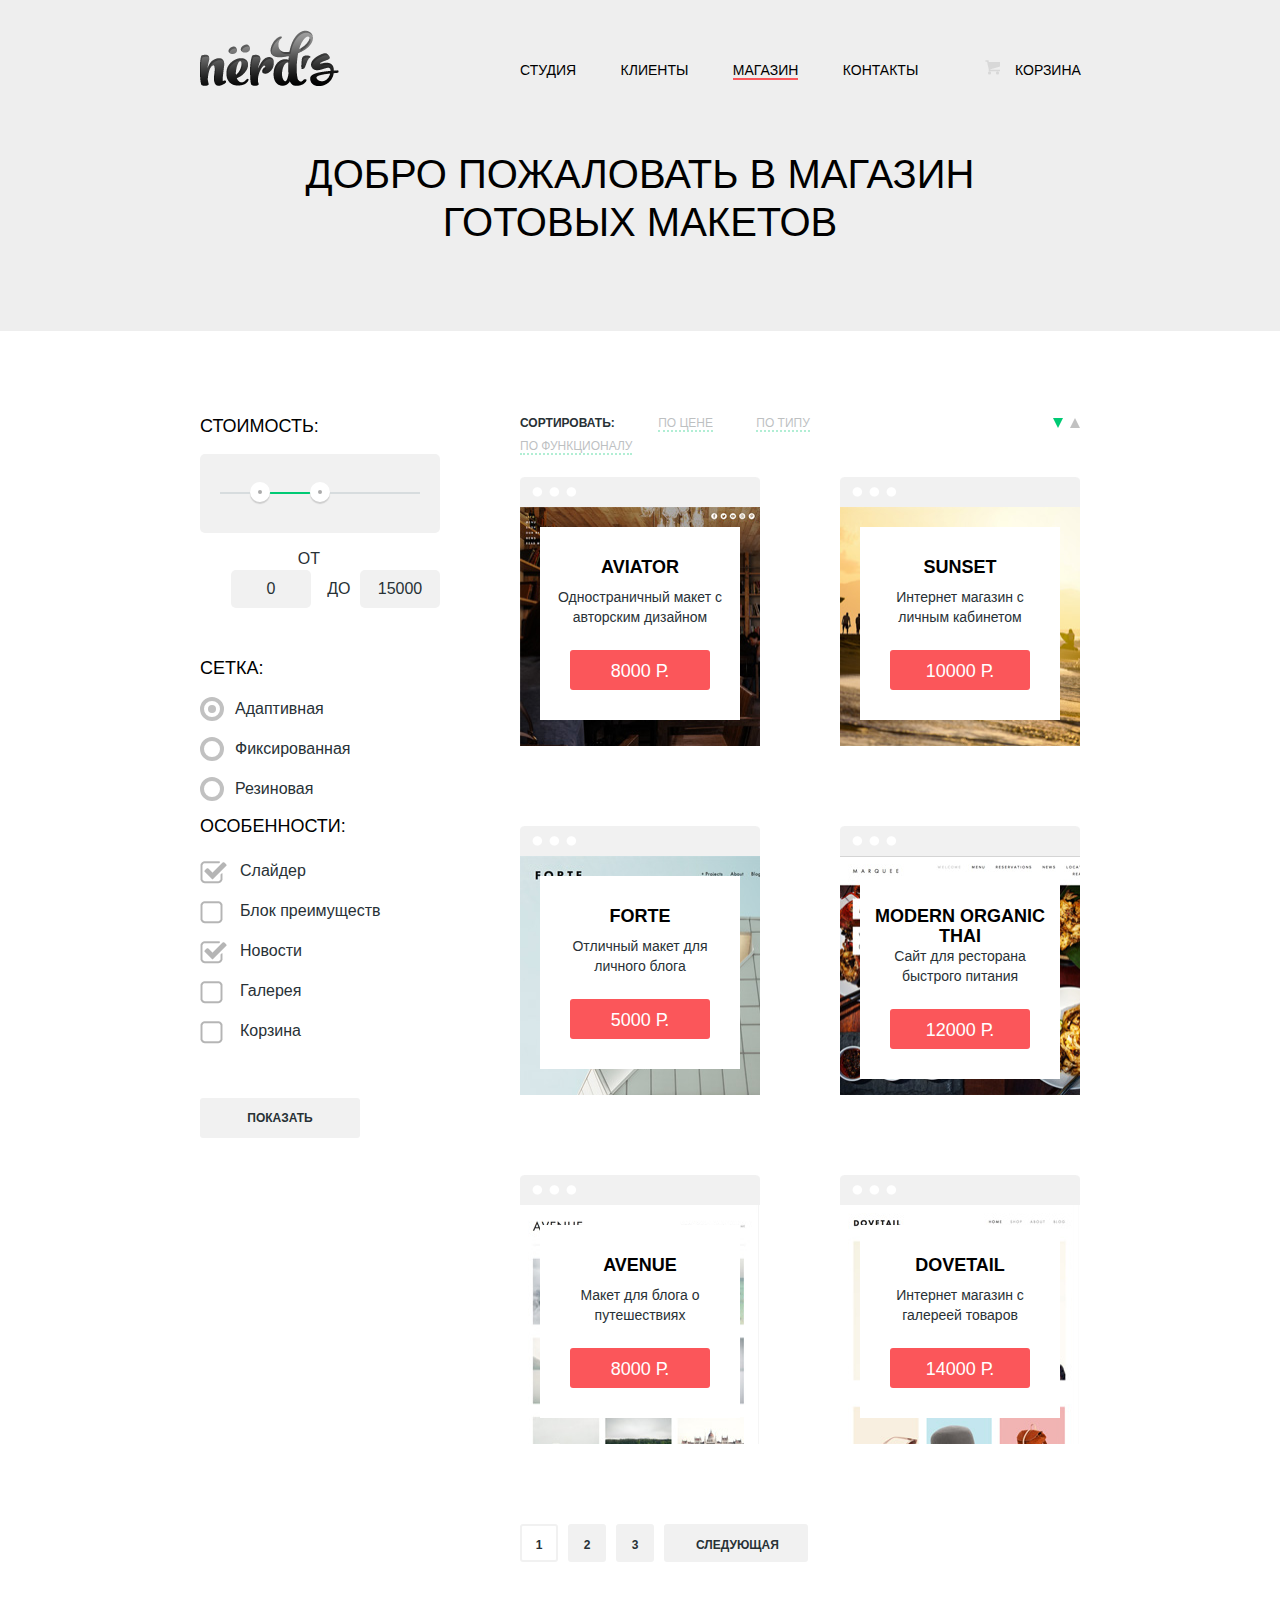
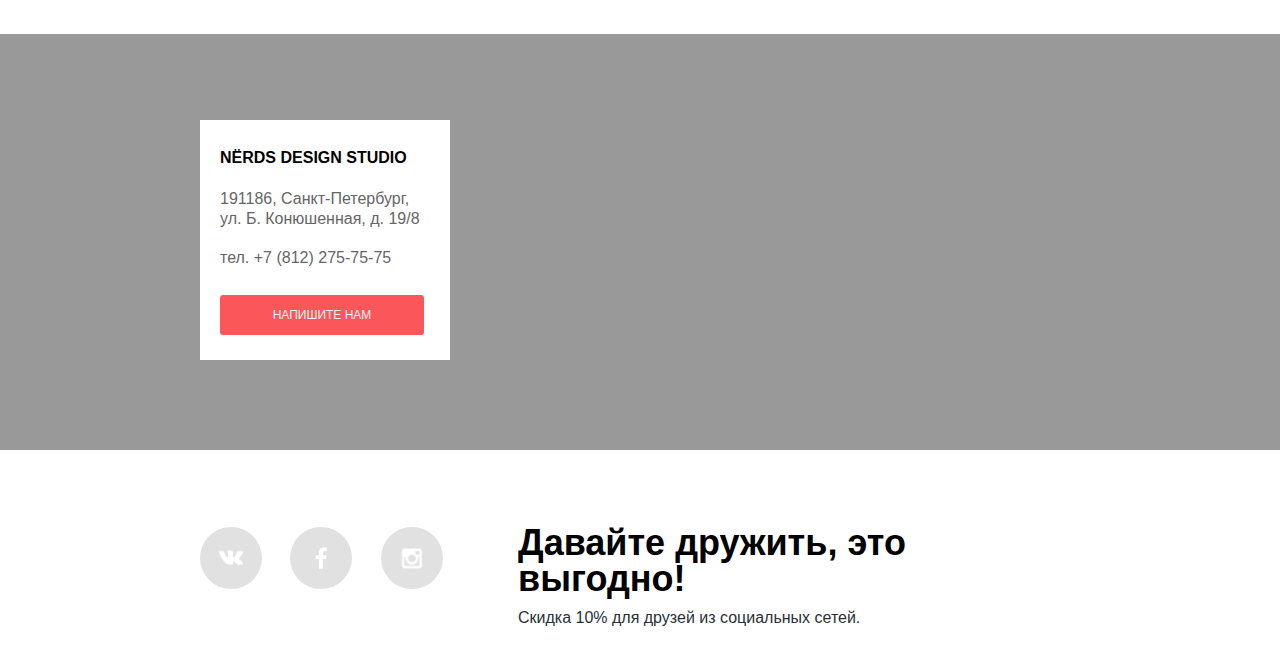
==== commit 22c9f635: "css-trouble" ====
--- a/catalog.html
+++ b/catalog.html
@@ -4,7 +4,7 @@
 	<meta charset="utf-8">
 	<title>NERDS:Каталог</title>
 	<link rel="stylesheet" href="css/normalize.css">
-	<link href='https://fonts.googleapis.com/css?family=Roboto:500' rel='stylesheet' type='text/css'>
+  <link href="https://fonts.googleapis.com/css?family=Roboto:500,700" rel="stylesheet" type="Stext/css">
 	<link rel="stylesheet" href="css/style.css">
 </head>
 <body>
@@ -40,7 +40,6 @@
          	    		<div class="toggle toggle-max"></div>
             		</div>
          		 	</div>
-         		 <!--лежали здесь-->
         		</div>
         		<div class="price-controls">
         			<label class="min-price">от <input name="min-price" type="text" value="0"></label>
@@ -89,7 +88,6 @@
 					</ul>	
 					<input class="parameters-btn" type="submit" value="Показать">
 				</form> 
-				
 			</div> <!-- end parameters-->
 			<div class="template">
 				<div class="select clearfix">
@@ -116,7 +114,7 @@
 						<div class="description">
 							<h3 class="description-heading">Aviator</h3>
 							<p class="description-text">Одностраничный макет с авторским дизайном</p>
-							<a class="template-price" href="#">8000Р.</a>
+							<a class="template-price" href="#">8000 Р.</a>
 						</div>
 					</li>
 					<li class="template-list-item">
@@ -124,7 +122,7 @@
 						<div class="description">
 							<h3 class="description-heading">Sunset</h3>
 							<p class="description-text">Интернет магазин с личным кабинетом</p>
-							<a class="template-price" href="#">10000Р.</a>
+							<a class="template-price" href="#">10000 Р.</a>
 						</div>
 					</li>
 					<li class="template-list-item">
@@ -132,7 +130,7 @@
 						<div class="description"> 
 							<h3 class="description-heading">Forte</h3>
 							<p class="description-text">Отличный макет для личного блога</p>
-							<a class="template-price" href="#">5000Р.</a>
+							<a class="template-price" href="#">5000 Р.</a>
 						</div>
 					</li>
 					<li class="template-list-item">
@@ -140,7 +138,7 @@
 						<div class="description">
 							<h3 class="description-heading">Modern organic Thai</h3>
 							<p class="description-text">Сайт для ресторана быстрого питания</p>
-							<a class="template-price" href="#">12000Р.</a>
+							<a class="template-price" href="#">12000 Р.</a>
 						</div>
 					</li>
 					<li class="template-list-item">
@@ -148,7 +146,7 @@
 						<div class="description">
 							<h3 class="description-heading">Avenue</h3>
 							<p class="description-text">Макет для блога о путешествиях</p>
-							<a class="template-price" href="#">8000Р.</a>
+							<a class="template-price" href="#">8000 Р.</a>
 						</div>
 					</li>
 					<li class="template-list-item">
@@ -156,7 +154,7 @@
 						<div class="description">
 							<h3 class="description-heading">Dovetail</h3>
 							<p class="description-text">Интернет магазин с галереей товаров</p>
-							<a class="template-price" href="#">14000Р.</a>
+							<a class="template-price" href="#">14000 Р.</a>
 						</div>
 					</li>
 				</ul>
@@ -176,9 +174,9 @@
 				</div> <!-- end paginator-block-->
 			</div> <!-- end template-->
 		</div> <!--end conteiner clearfix -->
-			<div class="find-us">
-				<div class="map"> 
-				<iframe src="https://www.google.com/maps/embed?pb=!1m18!1m12!1m3!1d1998.5989424123647!2d30.32089461566686!3d59.938796869048474!2m3!1f0!2f0!3f0!3m2!1i1024!2i768!4f13.1!3m3!1m2!1s0x4696310fca5ba729%3A0xea9c53d4493c879f!2z0JHQvtC70YzRiNCw0Y8g0JrQvtC90Y7RiNC10L3QvdCw0Y8g0YPQuy4sIDE5LCDQodCw0L3QutGCLdCf0LXRgtC10YDQsdGD0YDQsywgMTkxMTg2!5e0!3m2!1sru!2sru!4v1455705789983" width="100%" height="100%" frameborder="0" style="border:0" allowfullscreen></iframe>
+		<div class="find-us">
+			<div class="map-block"> 
+				<iframe class="map" src="https://www.google.com/maps/embed?pb=!1m18!1m12!1m3!1d1998.5989424123647!2d30.32089461566686!3d59.938796869048474!2m3!1f0!2f0!3f0!3m2!1i1024!2i768!4f13.1!3m3!1m2!1s0x4696310fca5ba729%3A0xea9c53d4493c879f!2z0JHQvtC70YzRiNCw0Y8g0JrQvtC90Y7RiNC10L3QvdCw0Y8g0YPQuy4sIDE5LCDQodCw0L3QutGCLdCf0LXRgtC10YDQsdGD0YDQsywgMTkxMTg2!5e0!3m2!1sru!2sru!4v1455705789983" style="border:0" allowfullscreen></iframe>
 			</div>
 			<div class="contacts"> 
 				<h3 class="contacts-heading"> NЁrds design studio</h3>
--- a/css/style.css
+++ b/css/style.css
@@ -21,17 +21,6 @@
     background-repeat: no-repeat;
     display: block;
 }
-.btn {
-	font-family: Roboto, Arial, Helvetica, sans-serif;
-	font-size: 12px;
-	line-height: 22px;
-	font-weight: 300;
-	text-align: center;
-	color: #f6f6f6;
-	text-transform: uppercase;
-	text-decoration: none;
-	border-radius: 3px;
-}
 .sprite-icon-basket {
   width: 15px;
   height: 15px;
@@ -95,17 +84,16 @@
   height: 15px;
   background-position: -10px -421px;
 }
-
+.container {
+  width: 880px;
+  margin: 0 auto;
+  padding: 0 10px;	
+}
 .main-header {
   margin-bottom: 0px;
  	padding-top: 30px;
   background-color: #eeeeee;
   }
-.container {
-  width: 880px;
-  margin: 0 auto;
-  padding: 0 10px;	
-}
 .header-logo {
 	float: left;
 	margin-top: 0px;
@@ -192,39 +180,40 @@
 	opacity: 1;
 }
 .main-content {
-	margin-top: 75px;
+	padding-top: 80px;
 }
 .main-heading {
 	clear: both;
+	width: 710px;
+	margin: 0 auto;
+	padding-top: 49px;
+	padding-bottom: 85px;
+	padding-left: 0px;
 	font-family: Roboto, Arial, Helvetica, sans-serif;
 	font-size: 40px;
 	font-weight: normal;
-	line-height: 46px; 
+	line-height: 48px; 
 	text-transform: uppercase;
 	text-align: center;
 	color: #000000;
-	width: 710px;
-	margin: 0 auto;
-	padding-top: 50px;
-	padding-bottom: 85px;
-	padding-left: 0px;
 }
 
 .slide-title {
 	margin-left: -3px;
+	margin-bottom: 18px;
 	font-family: Roboto, Arial, Helvetica, sans-serif;
 	font-size: 36px;
 	line-height: 36px;
 	color: #000000;
 }
 .slider {
-	padding-top: 30px;
 	width: 880px;
 	margin: 0 auto;
 	position: relative;
+	padding-top: 30px;
 }
 .slide {
-	min-height: 310px;
+	min-height: 306px;
 	background-repeat: no-repeat;
 	background-position: 100% 10px;
 }
@@ -244,21 +233,20 @@
 }
 .slider-controls {
 	position: absolute;
-	bottom: 90px;
+	bottom: 82px;
 	left: 50%;
 	width: 200px;
 	margin-left: -110px;
 	text-align: center;
 }
 .slide-description {
+	width: 500px;
+	padding: 27px 0;
 	font-family: Roboto, Arial, Helvetica, sans-serif;
 	font-size: 16px;
 	line-height: 22px;
 	color: #283136;
-	width: 500px;
-	padding: 30px 0;
-}
-
+}
 .slide-text {
 	font-family: Roboto, Arial, Helvetica, sans-serif;
 	font-size: 16px;
@@ -266,10 +254,21 @@
 	font-weight: 500;
 	color: #283136;
 }
+.btn {
+	font-family: Roboto, Arial, Helvetica, sans-serif;
+	font-size: 12px;
+	line-height: 21px;
+	font-weight: 300;
+	text-align: center;
+	color: #f6f6f6;
+	text-transform: uppercase;
+	text-decoration: none;
+	border-radius: 3px;
+}
 .slider-btn {
 	display: block;
 	width: 220px;
-	margin-top: 25px;
+	margin-top: 27px;
 	padding: 8px 10px;
 	background: #fb565a;
 }
@@ -320,8 +319,6 @@
 	min-height: 300px;
 	margin-right: 80px;
 	padding-bottom: 80px;
-	font-size: 15px;
-	line-height: 22px;
 }
 .offer-heading {
 	margin-top: 7px;
@@ -335,6 +332,11 @@
 }
 .offer-text {
 	margin-bottom: 23px;
+	font-size: 15px;
+	font-family: Roboto, Arial, Helvetica, sans-serif;
+	line-height: 22px;
+	font-weight: 500;
+	color: #283136;
 }
 .offer-pic {
 	margin-bottom: 10px;
@@ -346,7 +348,7 @@
 	display: block;
 	width: 140px;
 	padding-top: 11px;
-  padding-bottom: 7px;
+  padding-bottom: 8px;
 }
 .btn-red {
 	background-color: #fb565a;
@@ -383,33 +385,33 @@
 	border-bottom: 2px solid #eeeeee;
 }
 .about-us-heading {
+	margin-bottom: 21px;
 	font-family: Roboto, Arial, Helvetica, sans-serif;
 	font-size: 16px;
 	line-height: 22px; 
 	text-transform: uppercase;
 	color: #283136;
-	margin-top: 50px;
 }
 .advantages {
 	float: left;
 	width: 570px;	
 }
 .advantages-heading {
+	margin-bottom: 19px;
+	margin-top: 68px;
 	font-family: Roboto, Arial, Helvetica, sans-serif;
 	font-size: 36px;
 	line-height: 36px;
 	color: #283136;
 	font-weight: 500;
-	margin-bottom: 15px;
-	margin-top: 68px;
 }
 .advantages-text {
+	margin-bottom: 44px;
 	font-family: Roboto, Arial, Helvetica, sans-serif;
 	font-size: 16px;
 	line-height: 22px; 
 	font-weight: 500;
 	color: #283136;
-	margin-bottom: 50px;
 }
 .advantages-list {
 	padding-left: 0px;
@@ -418,6 +420,11 @@
 	position: relative;
 	padding-left: 35px;
 	padding-bottom: 23px;
+	font-family: Roboto, Arial, Helvetica, sans-serif;
+	font-size: 16px;
+	line-height: 22px; 
+	font-weight: 500;
+	color: #283136;
 	list-style-type: none;
 }
 .advantages-list-item:before {
@@ -437,19 +444,18 @@
 }
 .logo-text {
 	position: relative;
-	font-family: Roboto, Arial, Helvetica, sans-serif;
-	color: #000000;
-	font-size: 16px;
-	line-height: 9px; 
-	text-transform: uppercase;
 	padding-right: 10px;
 	padding-left: 10px;
+	font-family: Roboto, Arial, Helvetica, sans-serif;
+	color: #000000;
+	font-size: 16px;
+	line-height: 16px; 
+	text-transform: uppercase;
 }
 .logo-text::before, .logo-text::after {
 	content: "";
 	position: absolute;
 	top: 50%;
-	
 	width: 65px;
 	border-bottom: 2px solid #eeeeee;
 }
@@ -467,13 +473,14 @@
 .partners-list {
 	margin-top: 0px;
 	padding-left: 12px;
+	list-style-type: none;
 }
 .partner-item {
 	display: inline-block;
 	vertical-align: middle;
 	padding-top: 42px;
 	padding-right: 115px;
-	padding-bottom: 35px;	
+	padding-bottom: 32px;	
 }
 .partner-item a {
 	display: block;
@@ -491,21 +498,21 @@
 }
 .nerds-logo {
 	margin-top: 55px;
-	margin-bottom: 65px;
-	margin-left: 30px;
+  margin-bottom: 64px;
+  margin-left: 30px;
 }
 .logo-block {
-	padding-top: 20px;
+	padding-top: 24px;
 	padding-left: 10px;
 }
 .range-filter {
 	width: 240px;
-	margin: 20px auto; 
+	margin-bottom: 45px;
 }
 .range-controls {
 	position: relative;
 	height: 41px;
-	padding-top: 35px;
+	padding-top: 38px;
 	padding-right: 20px;
 	padding-left: 20px;
 	margin-bottom: 15px;
@@ -551,12 +558,17 @@
 	text-align: right;
 	text-transform: uppercase;
 }
+.min-price input {
+	margin-right: 9px;
+}
 .price-controls input {
+	width: 60px;
+	height: 22px;
+	margin-left: 5px;
+	padding: 8px 10px;
 	font-family: Roboto, Arial, Helvetica, sans-serif;
 	font-size: 16px;
-	width: 60px;
-	margin-left: 10px;
-	padding: 8px 10px;
+	line-height: 22px;
 	text-align: center;
 	color: #283136;
 	border: none;
@@ -570,13 +582,14 @@
 	margin-top: 0px;
 }
 .parameters-heading {
+	margin-bottom: 13px;
+	margin-top: 0px;
 	font-family: Roboto, Arial, Helvetica, sans-serif;
 	font-size: 18px;
 	line-height: 30px;
 	font-weight: 300;
 	color: #000000;
 	text-transform: uppercase;
-	padding-top: 25px;
 }
 .cost {
 	margin-top: 0px;
@@ -619,9 +632,9 @@
 }
 input[type="radio"]+label {
 	display: block;
-	margin: 20px 0;
+	margin: 16px 0 20px;
 	line-height: 20px;
-	padding-left: 40px;
+	padding-left: 35px;
 	position: relative;
 	cursor: pointer;
 }
@@ -630,7 +643,7 @@
 	display: block;
 	position: absolute;
 	left: 0px;
-	top: 0px;
+	top: -2px;
 	width: 16px;
 	height: 16px;
 	border: 4px solid #c1c1c1;
@@ -649,7 +662,7 @@
 	display: block;
 	position: absolute;
 	left: 8px;
-	top: 8px;
+	top: 6px;
 	width: 8px;
 	height: 8px;
 	border-radius: 50px;
@@ -722,14 +735,15 @@
   font-size: 12px;
   width: 560px;
   margin-right: 0px;
+  margin-bottom: 20px;
 
 }
 .select-list {
   float: left;
   width: 480px;
-  margin-right: 0px;
-  margin-top: 0px;
+  margin: 0px;
   padding-left: 0px;
+  list-style-type: none;
 }
 .select li {
   display: inline-block;
@@ -806,7 +820,7 @@
 	padding-top: 30px;
 	margin-right: 80px;
 	margin-left: 0px;
-	margin-bottom: 80px;
+	margin-bottom: 74px;
 	width: 240px;
 	background-image: url("../img/decoration/sub.png");
 	background-repeat: no-repeat;
@@ -823,21 +837,21 @@
 }
 .template-price {
 	display: block;
-	font-weight: 300;
-	font-size: 18px;
-	text-align: center;
-	color: #ffffff;
-	text-transform: uppercase;
-	background-color: #fb565a;
-	text-decoration: none;
-	vertical-align: middle;
-	width: 140px;
-	height: 20px;
-	margin-top: 30px;
-	margin-left: 30px;
-	padding-top: 10px;
-	padding-bottom: 10px;
-	border-radius: 3px;
+  font-weight: 300;
+  font-size: 18px;
+  text-align: center;
+  color: #ffffff;
+  text-transform: uppercase;
+  background-color: #fb565a;
+  text-decoration: none;
+  vertical-align: middle;
+  width: 140px;
+  height: 20px;
+  margin-top: 23px;
+  margin-left: 30px;
+  padding-top: 10px;
+  padding-bottom: 10px;
+  border-radius: 3px;
 }
 .template-price:hover {
 	background-color: #d6494d;
@@ -856,53 +870,52 @@
 	background-color: #ffffff;
 	color: #283136;
 	text-align: center;
-	display: none;	
+	display: noe;	
 }
 .description .description-heading {
-	margin: 0px;
-	padding-bottom: 15px;
-	font-family: Roboto, Arial, Helvetica, sans-serif;
-	font-size: 18px;
-	line-height: 20px;
-	text-transform: uppercase;
-	text-align: center;
-	color: #000000;
+	min-height: 30px;
+  margin: 0px;
+  padding-bottom: 0px;
+  font-family: Roboto, Arial, Helvetica, sans-serif;
+  font-size: 18px;
+  line-height: 20px;
+  text-transform: uppercase;
+  text-align: center;
+  color: #000000;
 }
 .description .description-text {
 	width: 165px;
-	margin: 0 auto;
-	padding-top: 0px;
-	font-family: Roboto, Arial, Helvetica, sans-serif;
-	font-size: 14px;
-	line-height: 18px;
-
-}
-
+  margin: 0 auto;
+  padding-top: 0px;
+  font-family: Roboto, Arial, Helvetica, sans-serif;
+  font-size: 14px;
+  line-height: 20px;
+
+}
 .paginator-block {
 	clear: both;
 	min-width: 300px;
 	min-height: 40px;
-	margin-bottom: 80px;
-	margin-top: -21px;
+	margin-bottom: 70px;
 }
 .paginator-page {
 	width: 34px;
 	height: 34px;
 	border: 2px solid #f1f1f1;
 }
-
 .paginator-page {
 	display: inline-block;
+	width: 34px;
+	height: 34px;
+	margin-right: 10px;
+	font-size: 12px;
+	line-height: 38px;
+	text-transform: uppercase;
+	font-weight: bold;
 	vertical-align: middle;
 	text-align: center;
-	margin-right: 10px;
-	width: 38px;
-	height: 38px;
 	background-color: #f1f1f1;
-	font-size: 12px;
-	line-height: 38px;
-	text-transform: uppercase;
-	font-weight: bold;
+	border-radius: 3px;
 	color: #283136;
 }
 .paginator-list {
@@ -919,49 +932,54 @@
 	text-decoration: none;
 	vertical-align: middle;
 	text-align: center;
-	width: 38px;
-	height: 38px;
-	color: #283136;
-}
-
+	width: 34px;
+	height: 34px;
+	color: #283136;
+}
 .next {
 	width: 110px;
 	padding-left: 30px;
 }
-.map {
+.map-block {
 	width: 100%;
 	height: 416px;
 	margin: 0px auto;
 	background-color: #999;
 }
+.map {
+	width: 100%;
+	height: 100%;
+	border: none;
+}
 .find-us {
 	position: relative;
+	height: 416px;
 	background-image: url("../img/contacts/map.jpg");
 	background-position: 50% 50%;
 	background-repeat: no-repeat;
-	height: 416px;
 }
 .contacts {
+	position: absolute;
+	top: 86px;
+	left: 50%;
 	width: 210px;
 	height: 240px;
-	background-color: #ffffff;
-	color: #c1c1c1;
-	position: absolute;
-	top: 86px;
-	left: 50%;
 	margin-left: -440px;
 	padding-left: 20px;
 	padding-right: 20px;
+	background-color: #ffffff;
+	color: #c1c1c1;
 }
 .contacts-heading {
 	margin-top: 23px;
+	margin-bottom: 0px;
 	font-size: 16px;
 	line-height: 30px;
 	color: #000000;
 	text-transform: uppercase;
 }
 .contacts-text {
-	margin-bottom: 22px;
+	margin-bottom: 19px;
   font-family: Roboto, Arial, Helvetica, sans-serif;
   font-size: 16px;
   line-height: 20px;
@@ -970,8 +988,10 @@
 }
 .btn-contact {
   display: block;
-  padding-top: 10px;
-  padding-bottom: 10px;
+  margin-top: 27px;
+  margin-right: 6px;
+  padding-top: 11px;
+  padding-bottom: 11px;
   line-height: 18px;
   background-color: #fb565a;
 }
@@ -990,29 +1010,28 @@
 	margin-bottom: 76px;
 }
 .social-text {
-	font-family: Roboto, Arial, Helvetica, sans-serif;
-	width: 550px;
 	float: right;
 	padding-top: 55px;
 	margin-left: 0px;
 	margin-top: 20px;
+	width: 562px;
+	font-family: Roboto, Arial, Helvetica, sans-serif;	
 }
 .social-heading {
+	margin-top: 0px;
+	margin-bottom: 0px;
 	font-family: Roboto, Arial, Helvetica, sans-serif;
 	font-size: 36px;
 	line-height: 36px;
 	color: #000000;
-	margin-top: 0px;
-	margin-bottom: 0px;
-	margin-left: -10px;
 }
 .social-btn {
 	position: relative;
+	margin-right: 24px;
+	width: 62px;
+	height: 62px;
 	display: inline-block;
 	vertical-align: top;
-	margin-right: 29px;
-	width: 60px;
-	height: 60px;
 	border-radius: 50%;
 	font-size: 0px;
 	background-color: #e1e1e1;
@@ -1049,10 +1068,12 @@
 	box-shadow: inset 0 3px #9b2d30;
 }
 .discount {
-	margin-top: 5px;
-  margin-left: -9px;
+	margin-top: 11px;
 	font-family: Roboto, Arial, Helvetica, sans-serif;
 	font-size: 16px;
+	line-height: 20px;
+	font-weight: 500;
+	color: #283136;
 }
 .social-btn:last-child {
 	margin-right: 0px;
@@ -1066,36 +1087,24 @@
   z-index: 10;
   display: none;
 }
-.btn-contact:active.pop-up-wrapper {
-	display: block;
-}
 .pop-up {
 	position: absolute;
 	width: 490px;
-	margin: 0 auto;
-	margin-left: 330px;
+	left: 50%;
+	top: 40px;
+	margin-left: -325px;
 	padding-top: 50px;
 	padding-left: 70px;
 	padding-right: 70px;
 	background-color: #ffffff;
-  box-shadow: 0 0 10px 5px #d7dcde;
-}
-/*.pop-up {
-	position: relative;
-	top: 120px;
-	left: 50%;
-	width: 480px;
-	margin: 0 auto;
-	min-height: 335px;
-  padding: 40px 80px;
-	background-color: yellow;
-	padding-top: 60px;
-}*/
+  box-shadow:  0 20px 40px 0 rgba(0,1,1,0.75);
+}
 .user {
 	width: 188px;
 	height: 18px;
-	margin-top: 13px;
-	padding: 5px 15px;
+	margin-top: 8px;
+  margin-left: 11px;
+  padding: 7px 15px;
 	font-family: Roboto, Arial, Helvetica, sans-serif;
 	font-size: 12px;
 	line-height: 18px;
@@ -1106,6 +1115,15 @@
 	border-radius: 3px;
 	outline: none;
 }
+.user-block {
+	float: left;
+	width: 218px;
+	margin-right: 20px;
+	margin-bottom: 20px;
+}
+.user-block:nth-child(2) {
+	margin-right: 0px;
+}
 .user:hover,.text-area:hover {
 	border: 2px solid #a2a9ac;
 }
@@ -1113,21 +1131,21 @@
 	border: 2px solid #56bffb;
 }
 .label-text {
-	margin-top: 15px;
+	margin-left: 12px;
 	font-family: Roboto, Arial, Helvetica, sans-serif;
 	font-size: 16px;
 	line-height: 18px;
 	font-weight: 500;
-	font-weight: bold;
 }
 .text-area {
+	box-sizing: border-box;
 	width: 100%;
-	box-sizing: border-box;
 	height: 110px;
-	margin-top: 13px;
+	margin-top: 10px;
+	margin-left: 10px;
 	margin-right: 0px;
-	margin-bottom: 50px;
-	padding: 15px 15px;
+	margin-bottom: 43px;
+	padding: 7px 15px;
 	font-family: Roboto, Arial, Helvetica, sans-serif;
 	font-size: 12px;
 	line-height: 18px;
@@ -1141,15 +1159,6 @@
 	overflow:auto
 }
 
-.user-block {
-	float: left;
-	width: 218px;
-	margin-right: 20px;
-	margin-bottom: 25px;
-}
-.user-block:nth-child(2) {
-	margin-right: 0px;
-}
 .text-field {
 	clear: both;
 	width: 460px;
@@ -1161,7 +1170,8 @@
 	width: 100%;
 	height: 40px;
 	margin-top: 0;
-	margin-bottom: 50px;
+	margin-left: 10px;
+	margin-bottom: 40px;
 	font-weight: 300;
 	font-size: 12px;
 	line-height: 18px;
@@ -1180,8 +1190,6 @@
 	background-color: #b63538;
 	box-shadow: inset 0 3px #9b2d30;
 }
-
-
 .btn-close {
 	position: absolute;
 	top: 5px;
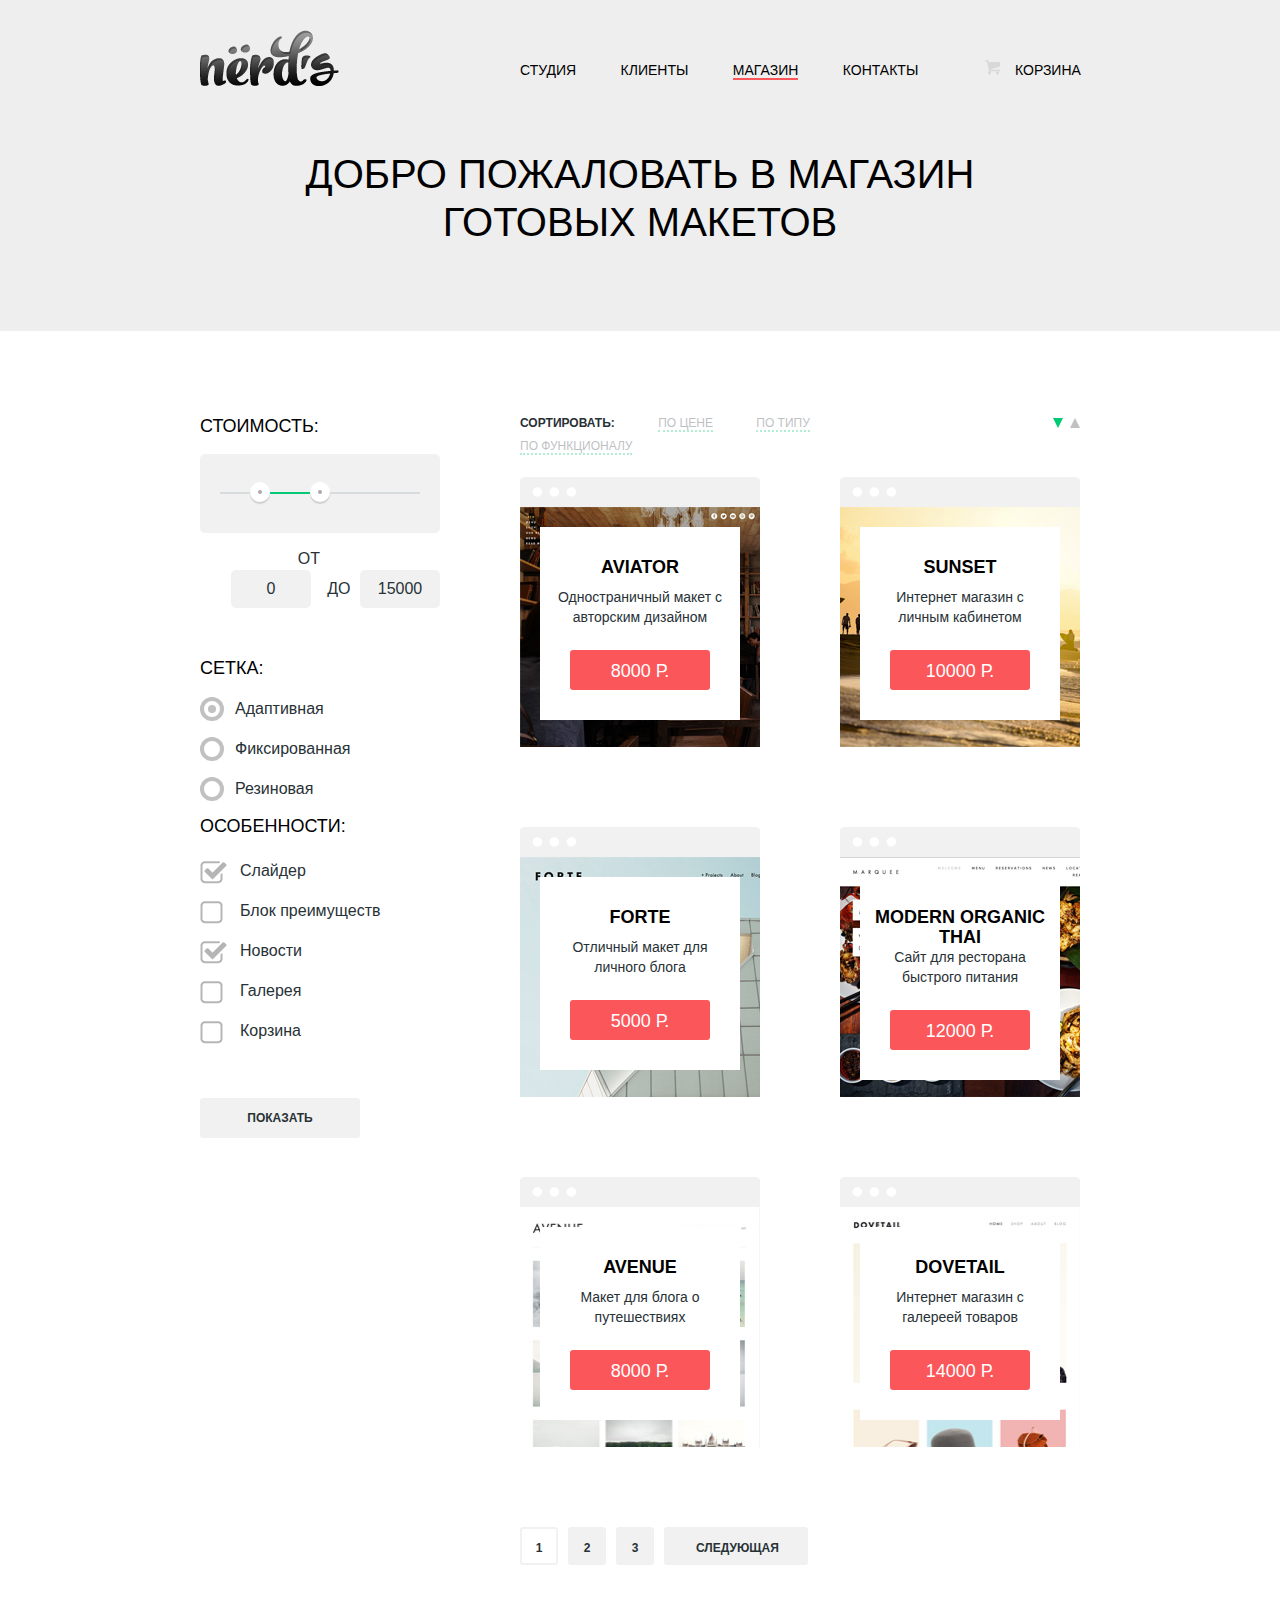
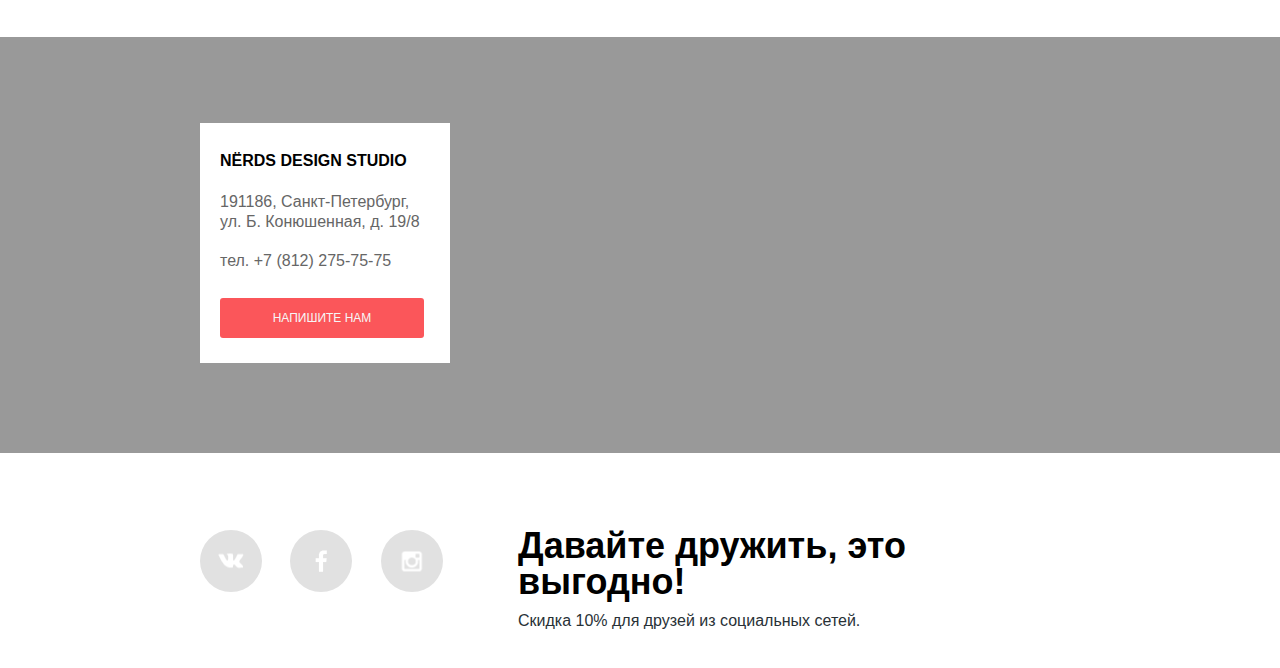
==== commit 0a09ea9c: "edited lines in css" ====
--- a/catalog.html
+++ b/catalog.html
@@ -21,7 +21,7 @@
 					<li class="list-item"><a href="#">контакты</a></li>
 				</ul>
 				<div class="cart">
-					<a class="active" href="#">корзина</a>
+					<a href="#">корзина</a>
 				</div>
 			</nav>	
 			<h1 class="main-heading"> Добро пожаловать в магазин готовых макетов</h1>
@@ -110,7 +110,7 @@
 				</div>
 				<ul class="template-list">
 					<li class="template-list-item">
-						<img src="img/content/photo1.jpg" width="240" height="239" alt="Фото галереи">
+						<img src="img/content/photo1.jpg" width="240" height="240" alt="Фото галереи">
 						<div class="description">
 							<h3 class="description-heading">Aviator</h3>
 							<p class="description-text">Одностраничный макет с авторским дизайном</p>
@@ -118,7 +118,7 @@
 						</div>
 					</li>
 					<li class="template-list-item">
-						<img src="img/content/photo2.jpg" width="240" height="239" alt="Фото галереи">
+						<img src="img/content/photo2.jpg" width="240" height="240" alt="Фото галереи">
 						<div class="description">
 							<h3 class="description-heading">Sunset</h3>
 							<p class="description-text">Интернет магазин с личным кабинетом</p>
@@ -126,7 +126,7 @@
 						</div>
 					</li>
 					<li class="template-list-item">
-						<img src="img/content/photo3.jpg" width="240" height="239" alt="Фото галереи">
+						<img src="img/content/photo3.jpg" width="240" height="240" alt="Фото галереи">
 						<div class="description"> 
 							<h3 class="description-heading">Forte</h3>
 							<p class="description-text">Отличный макет для личного блога</p>
@@ -134,7 +134,7 @@
 						</div>
 					</li>
 					<li class="template-list-item">
-						<img src="img/content/photo4.jpg" width="240" height="239" alt="Фото галереи">
+						<img src="img/content/photo4.jpg" width="240" height="240" alt="Фото галереи">
 						<div class="description">
 							<h3 class="description-heading">Modern organic Thai</h3>
 							<p class="description-text">Сайт для ресторана быстрого питания</p>
@@ -142,7 +142,7 @@
 						</div>
 					</li>
 					<li class="template-list-item">
-						<img src="img/content/photo5.jpg" width="239" height="239" alt="Фото галереи">
+						<img src="img/content/photo5.jpg" width="240" height="240" alt="Фото галереи">
 						<div class="description">
 							<h3 class="description-heading">Avenue</h3>
 							<p class="description-text">Макет для блога о путешествиях</p>
@@ -150,7 +150,7 @@
 						</div>
 					</li>
 					<li class="template-list-item">
-						<img src="img/content/photo6.jpg" width="239" height="239" alt="Фото галереи">
+						<img src="img/content/photo6.jpg" width="240" height="240" alt="Фото галереи">
 						<div class="description">
 							<h3 class="description-heading">Dovetail</h3>
 							<p class="description-text">Интернет магазин с галереей товаров</p>
--- a/css/style.css
+++ b/css/style.css
@@ -157,6 +157,9 @@
 	text-transform: uppercase;
 	text-decoration: none;
 }
+.cart .active a {
+	border-bottom: 2px solid #fb565a;
+}
 .cart a:hover {
 	color: #fb565a;
 }
@@ -601,21 +604,21 @@
 	margin-bottom: -8px;
 }
 .parameters-btn {
-	font-family: Roboto, Arial, Helvetica, sans-serif;
-	font-size: 12px;
-	font-weight: bold;
-	line-height: 40px;
-	color: #283136;
-	text-transform: uppercase;
-	text-decoration: none;
-	text-align: center;
-	background-color: #f1f1f1;
-	display: block;
-	vertical-align: middle;
+	display: block;
 	width: 160px;
 	height: 40px;
 	margin-top: 65px;
 	padding-top: 0px;
+	font-family: Roboto, Arial, Helvetica, sans-serif;
+	font-size: 12px;
+	font-weight: bold;
+	line-height: 40px;
+	color: #283136;
+	text-transform: uppercase;
+	text-decoration: none;
+	text-align: center;
+	background-color: #f1f1f1;
+	vertical-align: middle;
 	border: 0 none;
 	border-radius: 3px;
 }
@@ -649,11 +652,11 @@
 	border: 4px solid #c1c1c1;
 	border-radius: 50px;
 }
-input[type="radio"]+label::hover::before {
+input[type="radio"]+label:hover::before {
 	content: "";
 	background-image: url("../img/icons/icon-circle-hover.png");
 }
-input[type="radio"]+label::active::before {
+input[type="radio"]+label:active::before {
 	content: "";
 	opacity: 0.3;
 }
@@ -695,10 +698,10 @@
   height: 23px;
   background-position: -10px -209px;
 }
-input[type="checkbox"]+label::hover::before {
+input[type="checkbox"]+label:hover::before {
   background-position: -10px -123px;
 }
-input[type="checkbox"]:checked+label::hover::before {
+input[type="checkbox"]:checked+label:hover:before {
 	background-position: -10px -295px;
 }
 input[type="checkbox"]:disabled+label::before {
@@ -731,12 +734,11 @@
 }
 
 .select {
+	width: 560px;
   margin-left: 0px;
-  font-size: 12px;
-  width: 560px;
   margin-right: 0px;
   margin-bottom: 20px;
-
+  font-size: 12px;
 }
 .select-list {
   float: left;
@@ -747,9 +749,9 @@
 }
 .select li {
   display: inline-block;
+  padding-right: 40px;
   vertical-align: middle;
-  font-size: 12px;
-  padding-right: 40px;
+  font-size: 12px; 
 }
 .arrows-list {
 	position: relative;
@@ -779,7 +781,6 @@
 	position: absolute;
 	top: 7px;
 	right: 0px;
-  
   border-width: 0 5.5px 10px 5.5px;
   border-color: transparent transparent #c1c1c1 transparent;
 }
@@ -803,9 +804,9 @@
 }
 .template {
 	float: right;
-	font-size: 0px;
 	width: 560px;
 	margin-top: 0px;
+	font-size: 0px;
 }
 .template-list {
 	margin: 0px;
@@ -815,13 +816,13 @@
 .template-list-item {
 	position: relative;
 	display: inline-block;
-	vertical-align: middle;
-	font-size: 14px;
+	width: 240px;
 	padding-top: 30px;
 	margin-right: 80px;
 	margin-left: 0px;
 	margin-bottom: 74px;
-	width: 240px;
+	vertical-align: middle;
+	font-size: 14px;
 	background-image: url("../img/decoration/sub.png");
 	background-repeat: no-repeat;
 	background-position: left top;
@@ -837,6 +838,12 @@
 }
 .template-price {
 	display: block;
+	width: 140px;
+  height: 20px;
+  margin-top: 23px;
+  margin-left: 30px;
+  padding-top: 10px;
+  padding-bottom: 10px;
   font-weight: 300;
   font-size: 18px;
   text-align: center;
@@ -845,12 +852,6 @@
   background-color: #fb565a;
   text-decoration: none;
   vertical-align: middle;
-  width: 140px;
-  height: 20px;
-  margin-top: 23px;
-  margin-left: 30px;
-  padding-top: 10px;
-  padding-bottom: 10px;
   border-radius: 3px;
 }
 .template-price:hover {
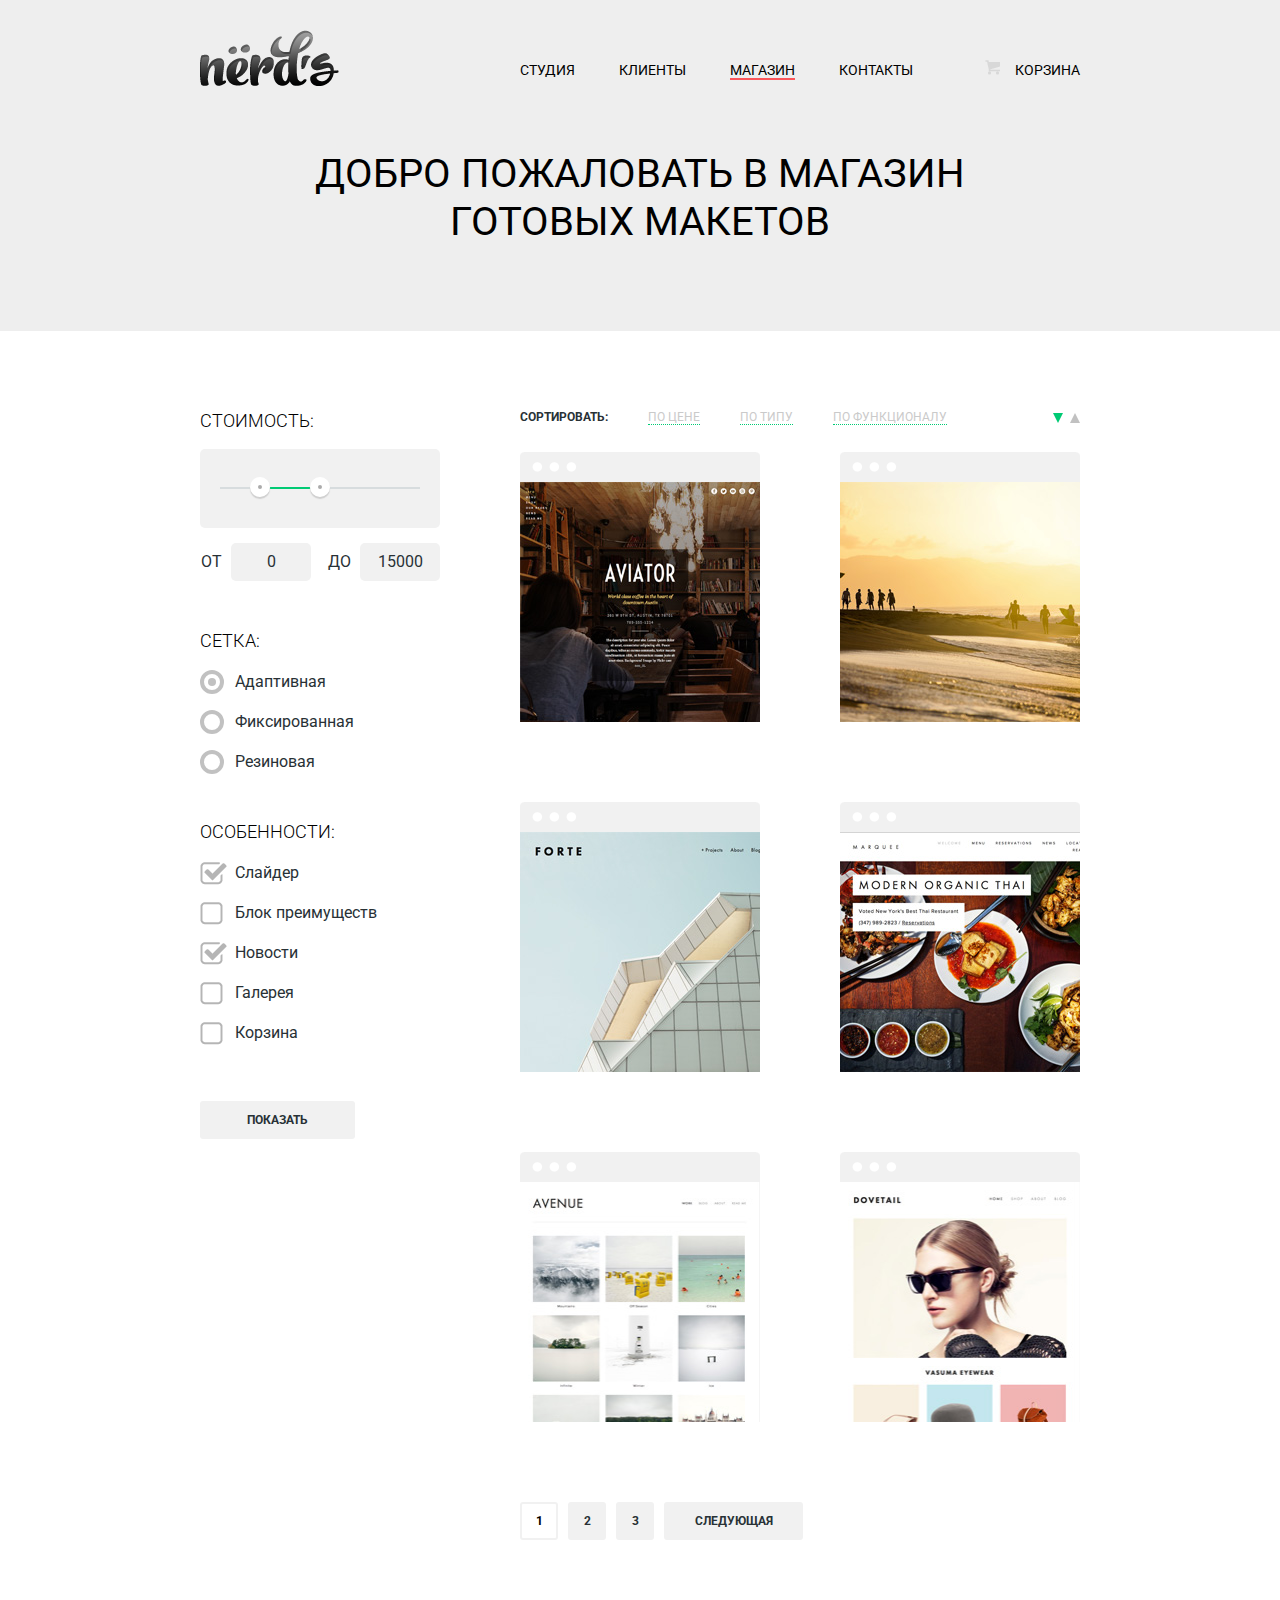
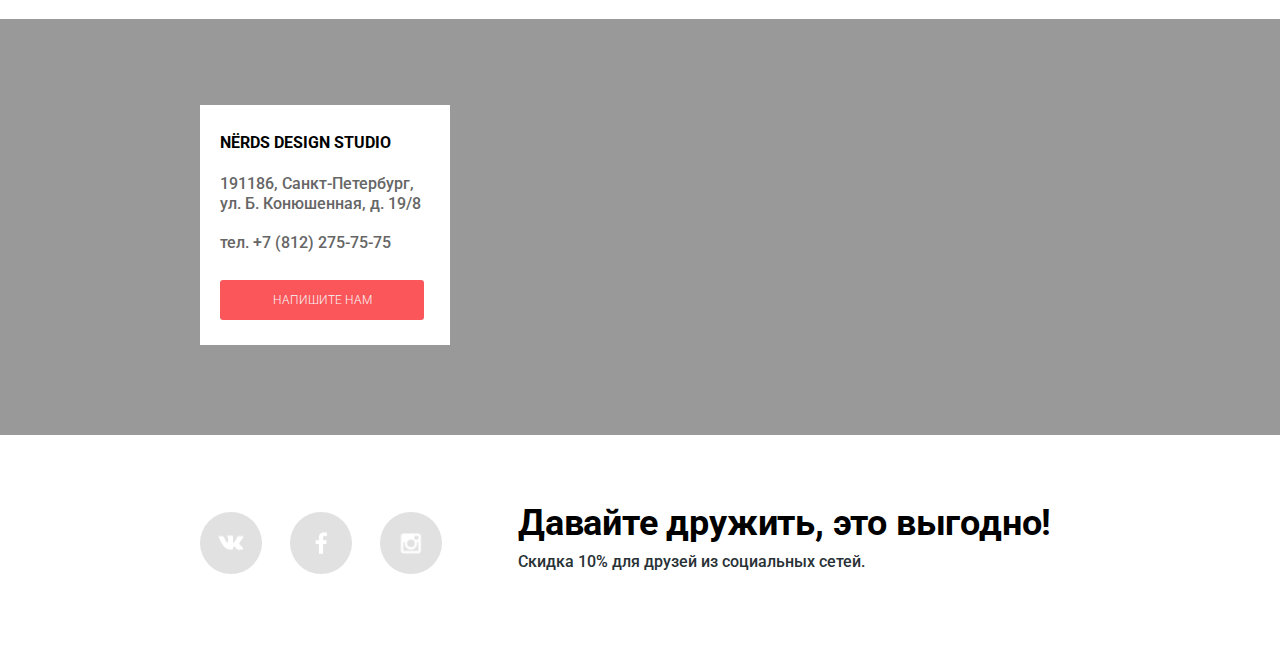
==== commit 9bc57ba2: "last version" ====
--- a/catalog.html
+++ b/catalog.html
@@ -4,7 +4,7 @@
 	<meta charset="utf-8">
 	<title>NERDS:Каталог</title>
 	<link rel="stylesheet" href="css/normalize.css">
-  <link href="https://fonts.googleapis.com/css?family=Roboto:500,700" rel="stylesheet" type="Stext/css">
+	<link href="https://fonts.googleapis.com/css?family=Roboto:500,700" rel="stylesheet" type="text/css">
 	<link rel="stylesheet" href="css/style.css">
 </head>
 <body>
@@ -27,30 +27,30 @@
 			<h1 class="main-heading"> Добро пожаловать в магазин готовых макетов</h1>
 		</div> <!--end container-->
 	</header> <!--end main-header -->
-	<div class="main-content">
+	<div class="main-content inner-main-content">
 		<div class="container clearfix">
 			<div class="parameters">
 				<form action="#" method="GET">
 					<h3 class="parameters-heading cost">Стоимость:</h3>
 					<div class="range-filter">
-        		<div class="range-controls">
+						<div class="range-controls">
 							<div class="scale">
-            		<div class="bar" style="margin-left: 20%; width: 30%">
-            			<div class="toggle toggle-min"></div>
-         	    		<div class="toggle toggle-max"></div>
-            		</div>
-         		 	</div>
-        		</div>
-        		<div class="price-controls">
-        			<label class="min-price">от <input name="min-price" type="text" value="0"></label>
-         		  <label class="max-price">до <input name="max-price" type="text" value="15000"></label>
-       		  </div>
-      		</div>
+								<div class="bar" style="margin-left: 20%; width: 30%">
+									<div class="toggle toggle-min"></div>
+									<div class="toggle toggle-max"></div>
+								</div>
+							</div>
+						</div>
+						<div class="price-controls">
+							<label class="min-price">от <input name="min-price" type="text" value="0"></label>
+							<label class="max-price">до <input name="max-price" type="text" value="15000"></label>
+						</div>
+					</div>
 					<h3 class="parameters-heading">Сетка:</h3>
 					<ul class="parameters-list">
 						<li class="type-item">
 							<input class="radio-item" name="radio-btn" id="adaptive" type="radio" value="adaptive" 
-								checked>
+							checked>
 							<label for="adaptive">Адаптивная</label>
 						</li>
 						<li class="type-item">
@@ -66,7 +66,7 @@
 					<ul class="parameters-list">
 						<li class="type-item">
 							<input type="checkbox" class="checkbox-item" id="slider" name="specific"  
-								value="slider" 	checked>
+							value="slider" 	checked>
 							<label for="slider">Слайдер</label>
 						</li>
 						<li class="type-item">
@@ -176,13 +176,13 @@
 		</div> <!--end conteiner clearfix -->
 		<div class="find-us">
 			<div class="map-block"> 
-				<iframe class="map" src="https://www.google.com/maps/embed?pb=!1m18!1m12!1m3!1d1998.5989424123647!2d30.32089461566686!3d59.938796869048474!2m3!1f0!2f0!3f0!3m2!1i1024!2i768!4f13.1!3m3!1m2!1s0x4696310fca5ba729%3A0xea9c53d4493c879f!2z0JHQvtC70YzRiNCw0Y8g0JrQvtC90Y7RiNC10L3QvdCw0Y8g0YPQuy4sIDE5LCDQodCw0L3QutGCLdCf0LXRgtC10YDQsdGD0YDQsywgMTkxMTg2!5e0!3m2!1sru!2sru!4v1455705789983" style="border:0" allowfullscreen></iframe>
+				<iframe class="map" src="https://www.google.com/maps/embed?pb=!1m18!1m12!1m3!1d1998.5989424123647!2d30.32089461566686!3d59.938796869048474!2m3!1f0!2f0!3f0!3m2!1i1024!2i768!4f13.1!3m3!1m2!1s0x4696310fca5ba729%3A0xea9c53d4493c879f!2z0JHQvtC70YzRiNCw0Y8g0JrQvtC90Y7RiNC10L3QvdCw0Y8g0YPQuy4sIDE5LCDQodCw0L3QutGCLdCf0LXRgtC10YDQsdGD0YDQsywgMTkxMTg2!5e0!3m2!1sru!2sru!4v1455705789983" width="100%" height="416" style="border:0 none" allowfullscreen></iframe>
 			</div>
 			<div class="contacts"> 
 				<h3 class="contacts-heading"> NЁrds design studio</h3>
 				<p class="contacts-text">191186, Санкт-Петербург, ул. Б. Конюшенная, д. 19/8</p>
 				<p class="contacts-text"> тел. +7 (812) 275-75-75</p>
-				<a class="btn btn-contact" href="#">Напишите нам</a>
+				<a class="btn btn-contact" href="write_us.html">Напишите нам</a>
 			</div>
 		</div>
 	</div><!-- end main-content-->
--- a/css/style.css
+++ b/css/style.css
@@ -17,83 +17,83 @@
 	clear:both;
 }
 .sprite {
-    background-image: url("../img/icons/sprite.png");
-    background-repeat: no-repeat;
-    display: block;
+	background-image: url("../img/icons/sprite.png");
+	background-repeat: no-repeat;
+	display: block;
 }
 .sprite-icon-basket {
-  width: 15px;
-  height: 15px;
-  background-position: -10px -53px;
+	width: 15px;
+	height: 15px;
+	background-position: -10px -53px;
 }
 
 .sprite-icon-basket-red {
-  width: 15px;
-  height: 15px;
-  background-position: -10px -88px;
+	width: 15px;
+	height: 15px;
+	background-position: -10px -88px;
 }
 
 .sprite-icon-check-of-hover {
-  width: 23px;
-  height: 23px;
-  background-position: -10px -123px;
+	width: 23px;
+	height: 23px;
+	background-position: -10px -123px;
 }
 
 .sprite-icon-check-off {
-  width: 23px;
-  height: 23px;
-  background-position: -10px -166px;
+	width: 23px;
+	height: 23px;
+	background-position: -10px -166px;
 }
 
 .sprite-icon-check-on {
-  width: 27px;
-  height: 23px;
-  background-position: -10px -209px;
+	width: 27px;
+	height: 23px;
+	background-position: -10px -209px;
 }
 
 .sprite-icon-check-on-blocked {
-  width: 27px;
-  height: 23px;
-  background-position: -10px -252px;
+	width: 27px;
+	height: 23px;
+	background-position: -10px -252px;
 }
 
 .sprite-icon-check-on-hover {
-  width: 27px;
-  height: 23px;
-  background-position: -10px -295px;
+	width: 27px;
+	height: 23px;
+	background-position: -10px -295px;
 }
 .sprite--icon-check-off-blocked {
- 	width: 23px;
- 	height: 23px;
- 	background-position: -10px -10px;
+	width: 23px;
+	height: 23px;
+	background-position: -10px -10px;
 }
 
 .sprite-icon-facebook {
-  width: 12px;
-  height: 22px;
+	width: 12px;
+	height: 22px;
 	background-position: -10px -338px;
 }
 
 .sprite-icon-instagramm {
-  width: 21px;
-  height: 21px;
-  background-position: -10px -380px;
+	width: 21px;
+	height: 21px;
+	background-position: -10px -380px;
 }
 .sprite-icon-vk {
-  width: 26px;
-  height: 15px;
-  background-position: -10px -421px;
+	width: 26px;
+	height: 15px;
+	background-position: -10px -421px;
 }
 .container {
-  width: 880px;
-  margin: 0 auto;
-  padding: 0 10px;	
+	width: 880px;
+	margin: 0 auto;
+	padding: 0 10px;	
 }
 .main-header {
-  margin-bottom: 0px;
- 	padding-top: 30px;
-  background-color: #eeeeee;
-  }
+	margin-bottom: 0px;
+	padding-top: 30px;
+	background-color: #eeeeee;
+}
 .header-logo {
 	float: left;
 	margin-top: 0px;
@@ -174,16 +174,19 @@
 	left: 5px;
 	background-image: url("../img/icons/sprite.png");
 	width: 15px;
-  height: 15px;
-  background-position: -10px -53px;
+	height: 15px;
+	background-position: -10px -53px;
 	opacity: 0.3;
 }
 .cart a:hover::before {
-  background-position: -10px -88px;
+	background-position: -10px -88px;
 	opacity: 1;
 }
 .main-content {
 	padding-top: 80px;
+}
+.inner-main-content {
+	padding-top: 75px;
 }
 .main-heading {
 	clear: both;
@@ -316,901 +319,908 @@
 .offer {
 	border-bottom: 2px solid #eeeeee;
 }
-.offer-block {
+/*.offer-block {
 	float: left;
 	width: 240px;
 	min-height: 300px;
 	margin-right: 80px;
 	padding-bottom: 80px;
-}
-.offer-heading {
-	margin-top: 7px;
-	margin-bottom: 10px;
-	font-family: Roboto, Arial, Helvetica, sans-serif;
-	font-size: 18px;
-	line-height: 30px;
-	font-weight: 500;
-	color: #000000;
-	text-transform: uppercase;
-}
-.offer-text {
-	margin-bottom: 23px;
-	font-size: 15px;
-	font-family: Roboto, Arial, Helvetica, sans-serif;
-	line-height: 22px;
-	font-weight: 500;
-	color: #283136;
-}
-.offer-pic {
-	margin-bottom: 10px;
-}
-.offer-block:last-child {
-	margin-right: 0px;
-}
-.offer-block .btn {
-	display: block;
-	width: 140px;
-	padding-top: 11px;
-  padding-bottom: 8px;
-}
-.btn-red {
-	background-color: #fb565a;
-}
-.btn-red:hover {
-	background-color: #d6494d;
-}
-.btn-red:active {
-	background-color: #b63538;
-	box-shadow: inset 0 3px #9b2d30;
-}
-.btn-green {
-	background-color: #00ca74;
-}
-.btn-green:hover {
-	background-color: #01a25e;
-}
-.btn-green:active {
-	background-color: #009053;
-	box-shadow: inset 0 3px #007b47;
-}
-.btn-yellow {
-	background-color: #efc84a;
-}
-.btn-yellow:hover {
-	background-color: #d6ae2c;
-}
-.btn-yellow:active {
-	background-color: #c09b24;
-	box-shadow: inset 0 3px #a3841f;
-}
-.about-us {
-	padding-bottom: 30px;
-	border-bottom: 2px solid #eeeeee;
-}
-.about-us-heading {
-	margin-bottom: 21px;
-	font-family: Roboto, Arial, Helvetica, sans-serif;
-	font-size: 16px;
-	line-height: 22px; 
-	text-transform: uppercase;
-	color: #283136;
-}
-.advantages {
-	float: left;
-	width: 570px;	
-}
-.advantages-heading {
-	margin-bottom: 19px;
-	margin-top: 68px;
-	font-family: Roboto, Arial, Helvetica, sans-serif;
-	font-size: 36px;
-	line-height: 36px;
-	color: #283136;
-	font-weight: 500;
-}
-.advantages-text {
-	margin-bottom: 44px;
-	font-family: Roboto, Arial, Helvetica, sans-serif;
-	font-size: 16px;
-	line-height: 22px; 
-	font-weight: 500;
-	color: #283136;
-}
-.advantages-list {
-	padding-left: 0px;
-}
-.advantages-list-item {
-	position: relative;
-	padding-left: 35px;
-	padding-bottom: 23px;
-	font-family: Roboto, Arial, Helvetica, sans-serif;
-	font-size: 16px;
-	line-height: 22px; 
-	font-weight: 500;
-	color: #283136;
-	list-style-type: none;
-}
-.advantages-list-item:before {
-	position: absolute;
-	left: 0px;
-	top: 10px;
-	content: "";
-	width: 25px;
-	border-bottom: 2px solid #fb565a;
-}
-.features {
-	float: right;
-	width: 240px;	
-}
-.logo-block {
-	text-align: center;
-}
-.logo-text {
-	position: relative;
-	padding-right: 10px;
-	padding-left: 10px;
-	font-family: Roboto, Arial, Helvetica, sans-serif;
-	color: #000000;
-	font-size: 16px;
-	line-height: 16px; 
-	text-transform: uppercase;
-}
-.logo-text::before, .logo-text::after {
-	content: "";
-	position: absolute;
-	top: 50%;
-	width: 65px;
-	border-bottom: 2px solid #eeeeee;
-}
-.logo-text::before {
-	left: 100%;
-}
-.logo-text::after {
-	right: 100%;
-}
-.partners {
-	margin-right: 0px;
-	margin-bottom: 70px;
-	border-bottom: 2px solid #eeeeee;
-}
-.partners-list {
-	margin-top: 0px;
-	padding-left: 12px;
-	list-style-type: none;
-}
-.partner-item {
-	display: inline-block;
-	vertical-align: middle;
-	padding-top: 42px;
-	padding-right: 115px;
-	padding-bottom: 32px;	
-}
-.partner-item a {
-	display: block;
-	opacity: 0.2;
-}
-.partner-item a:hover {
-	opacity: 1;
-}
-.partner-item a:active {
-	opacity: 1;
-}
-.partner-item:nth-child(3n) {
-	padding-right: 0px;
-	margin-right: 0px;
-}
-.nerds-logo {
-	margin-top: 55px;
-  margin-bottom: 64px;
-  margin-left: 30px;
-}
-.logo-block {
-	padding-top: 24px;
-	padding-left: 10px;
-}
-.range-filter {
-	width: 240px;
-	margin-bottom: 45px;
-}
-.range-controls {
-	position: relative;
-	height: 41px;
-	padding-top: 38px;
-	padding-right: 20px;
-	padding-left: 20px;
-	margin-bottom: 15px;
-	border-radius: 5px;
-	background: #f1f1f1;
-}
-.range-controls .scale {
-	height: 2px;
-	background: #d7dcde;
-}
-.range-controls .bar {
-	position: relative;
-	width: 70%;
-	height: 2px;
-	background: #00ca74;
-}
-.range-controls .toggle {
-	position: absolute;
-	top: -10px;
-	width: 4px;
-	height: 4px;
-	cursor: pointer;
-	border: 8px solid #fff;
-	border-radius: 50%;
-	background: #ababab;
-	box-shadow: 0 2px 1px 0 #cfcfcf;
-}
-.range-controls .toggle-min {
-	left: -10px;
-}
-.range-controls .toggle-max {
-	right: -10px;
-}
-.price-controls {
-	font-size: 0;
-}
-.price-controls label {
-	font-size: 16px;
-	display: inline-block;
-	width: 50%;
-}
-.min-price,.max-price {
-	text-align: right;
-	text-transform: uppercase;
-}
-.min-price input {
-	margin-right: 9px;
-}
-.price-controls input {
-	width: 60px;
-	height: 22px;
-	margin-left: 5px;
-	padding: 8px 10px;
-	font-family: Roboto, Arial, Helvetica, sans-serif;
-	font-size: 16px;
-	line-height: 22px;
-	text-align: center;
-	color: #283136;
-	border: none;
-	border-radius: 5px;
-	outline: none;
-	background: #f1f1f1;
-}
-.parameters {
-	width: 240px;
-	float: left;
-	margin-top: 0px;
-}
-.parameters-heading {
-	margin-bottom: 13px;
-	margin-top: 0px;
-	font-family: Roboto, Arial, Helvetica, sans-serif;
-	font-size: 18px;
-	line-height: 30px;
-	font-weight: 300;
-	color: #000000;
-	text-transform: uppercase;
-}
-.cost {
-	margin-top: 0px;
-	padding-top: 0px;
-}
-.parameters-list {
-	list-style: none;
-	padding-left: 0px;
-	margin-bottom: -8px;
-}
-.parameters-btn {
-	display: block;
-	width: 160px;
-	height: 40px;
-	margin-top: 65px;
-	padding-top: 0px;
-	font-family: Roboto, Arial, Helvetica, sans-serif;
-	font-size: 12px;
-	font-weight: bold;
-	line-height: 40px;
-	color: #283136;
-	text-transform: uppercase;
-	text-decoration: none;
-	text-align: center;
-	background-color: #f1f1f1;
-	vertical-align: middle;
-	border: 0 none;
-	border-radius: 3px;
-}
-.parameters-btn:hover {
-	background-color: #e5e5e5;
-}
-.parameters-btn:active {
-	background-color: #d5d5d5;
-	box-shadow: inset 0 3px #b5b5b5;
-
-}
-.parameters-list input[type="radio"] {
-	display: none;
-}
-input[type="radio"]+label {
-	display: block;
-	margin: 16px 0 20px;
-	line-height: 20px;
-	padding-left: 35px;
-	position: relative;
-	cursor: pointer;
-}
-input[type="radio"]+label::before {
-	content: "";
-	display: block;
-	position: absolute;
-	left: 0px;
-	top: -2px;
-	width: 16px;
-	height: 16px;
-	border: 4px solid #c1c1c1;
-	border-radius: 50px;
-}
-input[type="radio"]+label:hover::before {
-	content: "";
-	background-image: url("../img/icons/icon-circle-hover.png");
-}
-input[type="radio"]+label:active::before {
-	content: "";
-	opacity: 0.3;
-}
-input[type="radio"]:checked+label::after {
-	content: "";
-	display: block;
-	position: absolute;
-	left: 8px;
-	top: 6px;
-	width: 8px;
-	height: 8px;
-	border-radius: 50px;
-	background-color: #c1c1c1;
-}
-.parameters-list input[type="checkbox"] {
-	display: none;
-}
-input[type="checkbox"]+label {
-	display: block;
-	margin: 20px 0;
-	line-height: 20px;
-	padding-left: 40px;
-	position: relative;
-	cursor: pointer;
-}
-input[type="checkbox"]+label::before {
-	content: "";
-	display: block;
-	position: absolute;
-	left: 0px;
-	top: 0px;
-	background-image: url("../img/icons/sprite.png");
-	width: 23px;
-  height: 23px;
-  background-position: -10px -166px;
-}
-input[type="checkbox"]:checked+label::before {
-	width: 27px;
-  height: 23px;
-  background-position: -10px -209px;
-}
-input[type="checkbox"]+label:hover::before {
-  background-position: -10px -123px;
-}
-input[type="checkbox"]:checked+label:hover:before {
-	background-position: -10px -295px;
-}
-input[type="checkbox"]:disabled+label::before {
-	background-position: -10px -10px;
-}
-input[type="checkbox"]:checked:disabled+label::before {
-	background-position: -10px -252px;
-}
-.select-list a {
-  font-size: 12px;
-  color: #283136;
-  opacity: 0.3;
-  text-transform: uppercase; 
-  text-decoration: none;
-  border-bottom: 2px dotted #00ca74;
-}
-.select-list a:hover {
-  color: #000000; 
-  opacity: 1;
-  border-bottom-style: solid;
-}
-.select-list a:active {
-  color: #000000;
-  border-color: transparent;
-  opacity: 1;
-}
-.select-list-item b {
-  font-size: 12px;
-  text-transform: uppercase;
-}
-
-.select {
-	width: 560px;
-  margin-left: 0px;
-  margin-right: 0px;
-  margin-bottom: 20px;
-  font-size: 12px;
-}
-.select-list {
-  float: left;
-  width: 480px;
-  margin: 0px;
-  padding-left: 0px;
-  list-style-type: none;
-}
-.select li {
-  display: inline-block;
-  padding-right: 40px;
-  vertical-align: middle;
-  font-size: 12px; 
-}
-.arrows-list {
-	position: relative;
-  margin: 0px;
-}
-.arrows-list li{
-  padding-right: 0px;
-}
-.arrows-block {
-  float: right;	
-  width: 80px;
-}
-.arrow {
-  display: block;
-  width: 0px;
-  height: 0px;
-  border-style: solid;
-}
-.arrow-down {
-	position: absolute;
-	top: 7px;
-	right: 17px;
-  border-width: 10px 5.5px 0 5.5px;
-  border-color: #c1c1c1 transparent transparent transparent;
-}
-.arrow-up {
-	position: absolute;
-	top: 7px;
-	right: 0px;
-  border-width: 0 5.5px 10px 5.5px;
-  border-color: transparent transparent #c1c1c1 transparent;
-}
-.arrow-up.active {
-	border-color: transparent transparent #00ca74 transparent;
-}
-.arrow-down.active {
-	border-color: #00ca74 transparent transparent transparent;
-}
-.arrow-up:hover {
-  border-color: transparent transparent #c1c1c1 transparent;
-}
-.arrow-down:hover {
-  border-color: #c1c1c1 transparent transparent transparent;
-}
-.arrow-up:active {
-  border-color: transparent transparent #000000 transparent;
-}
-.arrow-down:active {
-  border-color: #000000 transparent transparent transparent;
-}
-.template {
-	float: right;
-	width: 560px;
-	margin-top: 0px;
-	font-size: 0px;
-}
-.template-list {
-	margin: 0px;
-	padding: 0px;
-	margin-top: 10px;
-}
-.template-list-item {
-	position: relative;
-	display: inline-block;
-	width: 240px;
-	padding-top: 30px;
-	margin-right: 80px;
-	margin-left: 0px;
-	margin-bottom: 74px;
-	vertical-align: middle;
-	font-size: 14px;
-	background-image: url("../img/decoration/sub.png");
-	background-repeat: no-repeat;
-	background-position: left top;
-}
-.template-list-item:hover {
-	background-image: url("../img/decoration/sub-dark.png");
-}
-.template-list-item:nth-child(2n) {
-	margin-right: 0px;
-}
-.template-list-item:hover .description{
-	display: block;
-}
-.template-price {
-	display: block;
-	width: 140px;
-  height: 20px;
-  margin-top: 23px;
-  margin-left: 30px;
-  padding-top: 10px;
-  padding-bottom: 10px;
-  font-weight: 300;
-  font-size: 18px;
-  text-align: center;
-  color: #ffffff;
-  text-transform: uppercase;
-  background-color: #fb565a;
-  text-decoration: none;
-  vertical-align: middle;
-  border-radius: 3px;
-}
-.template-price:hover {
-	background-color: #d6494d;
-}
-.template-price:active {
-	background-color: #b63538;
-	box-shadow: inset 0 3px #9b2d30;
-}
-.description {
-	width: 200px;
-	position: absolute;
-	top: 50px;
-	left: 20px;
-	padding-top: 30px;
-	padding-bottom: 30px; 
-	background-color: #ffffff;
-	color: #283136;
-	text-align: center;
-	display: noe;	
-}
-.description .description-heading {
-	min-height: 30px;
-  margin: 0px;
-  padding-bottom: 0px;
-  font-family: Roboto, Arial, Helvetica, sans-serif;
-  font-size: 18px;
-  line-height: 20px;
-  text-transform: uppercase;
-  text-align: center;
-  color: #000000;
-}
-.description .description-text {
-	width: 165px;
-  margin: 0 auto;
-  padding-top: 0px;
-  font-family: Roboto, Arial, Helvetica, sans-serif;
-  font-size: 14px;
-  line-height: 20px;
-
-}
-.paginator-block {
-	clear: both;
-	min-width: 300px;
-	min-height: 40px;
-	margin-bottom: 70px;
-}
-.paginator-page {
-	width: 34px;
-	height: 34px;
-	border: 2px solid #f1f1f1;
-}
-.paginator-page {
-	display: inline-block;
-	width: 34px;
-	height: 34px;
-	margin-right: 10px;
-	font-size: 12px;
-	line-height: 38px;
-	text-transform: uppercase;
-	font-weight: bold;
-	vertical-align: middle;
-	text-align: center;
-	background-color: #f1f1f1;
-	border-radius: 3px;
-	color: #283136;
-}
-.paginator-list {
-	padding-left: 0px;
-	margin-left: 0px;
-	font-size: 0px;
-	list-style: none;
-}
-.paginator-list .active {
-	background-color: #ffffff;
-}
-.paginator-page a {
-	display: block;
-	text-decoration: none;
-	vertical-align: middle;
-	text-align: center;
-	width: 34px;
-	height: 34px;
-	color: #283136;
-}
-.next {
-	width: 110px;
-	padding-left: 30px;
-}
-.map-block {
-	width: 100%;
-	height: 416px;
-	margin: 0px auto;
-	background-color: #999;
-}
-.map {
-	width: 100%;
-	height: 100%;
-	border: none;
-}
-.find-us {
-	position: relative;
-	height: 416px;
-	background-image: url("../img/contacts/map.jpg");
-	background-position: 50% 50%;
-	background-repeat: no-repeat;
-}
-.contacts {
-	position: absolute;
-	top: 86px;
-	left: 50%;
-	width: 210px;
-	height: 240px;
-	margin-left: -440px;
-	padding-left: 20px;
-	padding-right: 20px;
-	background-color: #ffffff;
-	color: #c1c1c1;
-}
-.contacts-heading {
-	margin-top: 23px;
-	margin-bottom: 0px;
-	font-size: 16px;
-	line-height: 30px;
-	color: #000000;
-	text-transform: uppercase;
-}
-.contacts-text {
-	margin-bottom: 19px;
-  font-family: Roboto, Arial, Helvetica, sans-serif;
-  font-size: 16px;
-  line-height: 20px;
-  font-weight: 500;
-  color: #666666;
-}
-.btn-contact {
-  display: block;
-  margin-top: 27px;
-  margin-right: 6px;
-  padding-top: 11px;
-  padding-bottom: 11px;
-  line-height: 18px;
-  background-color: #fb565a;
-}
-.btn-contact:hover {
-	background-color: #d6494d;
-}
-.btn-contact:active {
-	background-color: #b63538;
-	box-shadow: inset 0 3px #9b2d30;
-}
-.social {
-	width: 300px;
-	float: left;
-	padding-top: 77px;
-	margin-right: 0px;
-	margin-bottom: 76px;
-}
-.social-text {
-	float: right;
-	padding-top: 55px;
-	margin-left: 0px;
-	margin-top: 20px;
-	width: 562px;
-	font-family: Roboto, Arial, Helvetica, sans-serif;	
-}
-.social-heading {
-	margin-top: 0px;
-	margin-bottom: 0px;
-	font-family: Roboto, Arial, Helvetica, sans-serif;
-	font-size: 36px;
-	line-height: 36px;
-	color: #000000;
-}
-.social-btn {
-	position: relative;
-	margin-right: 24px;
-	width: 62px;
-	height: 62px;
-	display: inline-block;
-	vertical-align: top;
-	border-radius: 50%;
-	font-size: 0px;
-	background-color: #e1e1e1;
-}
-.social-btn::before {
-	content: "";
-	position: absolute;
-	top: 50%;
-	left: 50%;
-	transform: translate(-50%, -50%);
-	background-image: url("../img/icons/sprite.png");
-	background-repeat: no-repeat;
-}
-.social-btn-vk::before {
-	width: 26px;
-  height: 15px;
-  background-position: -10px -421px;
-}
-.social-btn-fb::before {
-	width: 12px;
-  height: 22px;
-	background-position: -10px -338px;
-}
-.social-btn-inst::before {
-	width: 21px;
-  height: 21px;
-  background-position: -10px -380px;
-}
-.social-btn:hover{
-	background-color: #fb565a;
-}
-.social-btn:active {
-	background-color: #d6494d;
-	box-shadow: inset 0 3px #9b2d30;
-}
-.discount {
-	margin-top: 11px;
-	font-family: Roboto, Arial, Helvetica, sans-serif;
-	font-size: 16px;
-	line-height: 20px;
-	font-weight: 500;
-	color: #283136;
-}
-.social-btn:last-child {
-	margin-right: 0px;
-}
-.pop-up-wrapper {
-	position: fixed;
-  top: 0;
-  left: 0;
-  width: 100%;
-  height: 100%;
-  z-index: 10;
-  display: none;
-}
-.pop-up {
-	position: absolute;
-	width: 490px;
-	left: 50%;
-	top: 40px;
-	margin-left: -325px;
-	padding-top: 50px;
-	padding-left: 70px;
-	padding-right: 70px;
-	background-color: #ffffff;
-  box-shadow:  0 20px 40px 0 rgba(0,1,1,0.75);
-}
-.user {
-	width: 188px;
-	height: 18px;
-	margin-top: 8px;
-  margin-left: 11px;
-  padding: 7px 15px;
-	font-family: Roboto, Arial, Helvetica, sans-serif;
-	font-size: 12px;
-	line-height: 18px;
-	font-weight: 500;
-	color: #000000;
-	text-transform: uppercase;
-	border: 2px solid #d7dcde;
-	border-radius: 3px;
-	outline: none;
-}
-.user-block {
-	float: left;
-	width: 218px;
-	margin-right: 20px;
-	margin-bottom: 20px;
-}
-.user-block:nth-child(2) {
-	margin-right: 0px;
-}
-.user:hover,.text-area:hover {
-	border: 2px solid #a2a9ac;
-}
-.user:focus,.text-area:focus {
-	border: 2px solid #56bffb;
-}
-.label-text {
-	margin-left: 12px;
-	font-family: Roboto, Arial, Helvetica, sans-serif;
-	font-size: 16px;
-	line-height: 18px;
-	font-weight: 500;
-}
-.text-area {
-	box-sizing: border-box;
-	width: 100%;
-	height: 110px;
-	margin-top: 10px;
-	margin-left: 10px;
-	margin-right: 0px;
-	margin-bottom: 43px;
-	padding: 7px 15px;
-	font-family: Roboto, Arial, Helvetica, sans-serif;
-	font-size: 12px;
-	line-height: 18px;
-	font-weight: 500;
-	color: #000000;
-	text-transform: uppercase;
-	border: 2px solid #d7dcde;
-	border-radius: 3px;
-	outline: none;
-	resize:none; 
-	overflow:auto
-}
-
-.text-field {
-	clear: both;
-	width: 460px;
-	margin: 0px;
-	margin-right: 0px;
-}
-.submit-btn {
-	display: block;
-	width: 100%;
-	height: 40px;
-	margin-top: 0;
-	margin-left: 10px;
-	margin-bottom: 40px;
-	font-weight: 300;
-	font-size: 12px;
-	line-height: 18px;
-	text-align: center;
-	color: #f6f6f6;
-	text-transform: uppercase;
-	text-decoration: none;
-	background: #fb565a;
-	border-radius: 3px;
-	border:0 none;
-}
-.submit-btn:hover {
-	background-color: #d6494d;
-}
-.submit-btn:active {
-	background-color: #b63538;
-	box-shadow: inset 0 3px #9b2d30;
-}
-.btn-close {
-	position: absolute;
-	top: 5px;
-	right: 5px;
-	width: 40px;
-	height: 40px;
-	border-radius: 50%;
-	background-color: #fb565a;
-	cursor: pointer;
-}
-.btn-close::before, .btn-close::after {
-	content: "";
-	position: absolute;
-	top: 17px;
-	right: 7px;
-	width: 27px;
-	height: 4px;
-	background-color: #ffffff;
-	transform: rotate(45deg); 
-}
-.btn-close::after {
-	transform: rotate(-45deg);
-}+	}*/
+	.offer {
+		font-size: 0px;
+	}
+	.offer-block {
+		display: inline-block;
+		width: 240px;
+		min-height: 300px;
+		margin-right: 80px;
+		padding-bottom: 80px;
+	}
+
+	.offer-heading {
+		margin-top: 0px;
+		margin-bottom: 10px;
+		font-family: Roboto, Arial, Helvetica, sans-serif;
+		font-size: 18px;
+		line-height: 30px;
+		font-weight: 500;
+		color: #000000;
+		text-transform: uppercase;
+	}
+	.offer-text {
+		margin-bottom: 23px;
+		font-size: 15px;
+		font-family: Roboto, Arial, Helvetica, sans-serif;
+		line-height: 22px;
+		font-weight: 500;
+		color: #283136;
+	}
+	.offer-pic {
+		margin-bottom: 10px;
+	}
+	.offer-block:nth-child(3n) {
+		margin-right: 0px;
+	}
+	.offer-block .btn {
+		display: block;
+		width: 140px;
+		padding-top: 11px;
+		padding-bottom: 8px;
+	}
+	.btn-red {
+		background-color: #fb565a;
+	}
+	.btn-red:hover {
+		background-color: #d6494d;
+	}
+	.btn-red:active {
+		background-color: #b63538;
+		box-shadow: inset 0 3px #9b2d30;
+	}
+	.btn-green {
+		background-color: #00ca74;
+	}
+	.btn-green:hover {
+		background-color: #01a25e;
+	}
+	.btn-green:active {
+		background-color: #009053;
+		box-shadow: inset 0 3px #007b47;
+	}
+	.btn-yellow {
+		background-color: #efc84a;
+	}
+	.btn-yellow:hover {
+		background-color: #d6ae2c;
+	}
+	.btn-yellow:active {
+		background-color: #c09b24;
+		box-shadow: inset 0 3px #a3841f;
+	}
+	.about-us {
+		padding-bottom: 30px;
+		border-bottom: 2px solid #eeeeee;
+	}
+	.about-us-heading {
+		margin-bottom: 21px;
+		font-family: Roboto, Arial, Helvetica, sans-serif;
+		font-size: 16px;
+		line-height: 22px; 
+		text-transform: uppercase;
+		color: #283136;
+	}
+	.advantages {
+		float: left;
+		width: 570px;	
+	}
+	.advantages-heading {
+		margin-bottom: 19px;
+		margin-top: 68px;
+		font-family: Roboto, Arial, Helvetica, sans-serif;
+		font-size: 36px;
+		line-height: 36px;
+		color: #283136;
+		font-weight: 500;
+	}
+	.advantages-text {
+		margin-bottom: 44px;
+		font-family: Roboto, Arial, Helvetica, sans-serif;
+		font-size: 16px;
+		line-height: 22px; 
+		font-weight: 500;
+		color: #283136;
+	}
+	.advantages-list {
+		padding-left: 0px;
+	}
+	.advantages-list-item {
+		position: relative;
+		padding-left: 35px;
+		padding-bottom: 23px;
+		font-family: Roboto, Arial, Helvetica, sans-serif;
+		font-size: 16px;
+		line-height: 22px; 
+		font-weight: 500;
+		color: #283136;
+		list-style-type: none;
+	}
+	.advantages-list-item:before {
+		position: absolute;
+		left: 0px;
+		top: 10px;
+		content: "";
+		width: 25px;
+		border-bottom: 2px solid #fb565a;
+	}
+	.features {
+		float: right;
+		width: 240px;	
+	}
+	.logo-block {
+		text-align: center;
+	}
+	.logo-text {
+		position: relative;
+		padding-right: 10px;
+		padding-left: 10px;
+		font-family: Roboto, Arial, Helvetica, sans-serif;
+		color: #000000;
+		font-size: 16px;
+		line-height: 16px; 
+		text-transform: uppercase;
+	}
+	.logo-text::before, .logo-text::after {
+		content: "";
+		position: absolute;
+		top: 50%;
+		width: 65px;
+		border-bottom: 2px solid #eeeeee;
+	}
+	.logo-text::before {
+		left: 100%;
+	}
+	.logo-text::after {
+		right: 100%;
+	}
+	.partners {
+		margin-right: 0px;
+		margin-bottom: 88px;
+		border-bottom: 2px solid #eeeeee;
+	}
+	.partners-list {
+		margin-top: 0px;
+		padding-left: 12px;
+		list-style-type: none;
+	}
+	.partner-item {
+		display: inline-block;
+		vertical-align: middle;
+		padding-top: 42px;
+		padding-right: 115px;
+		padding-bottom: 10px;	
+	}
+	.partner-item a {
+		display: block;
+		opacity: 0.2;
+	}
+	.partner-item a:hover {
+		opacity: 1;
+	}
+	.partner-item a:active {
+		opacity: 1;
+	}
+	.partner-item:nth-child(3n) {
+		padding-right: 0px;
+		margin-right: 0px;
+	}
+	.nerds-logo {
+		margin-top: 55px;
+		margin-bottom: 64px;
+		margin-left: 30px;
+	}
+	.logo-block {
+		padding-top: 24px;
+		padding-left: 10px;
+	}
+	.range-filter {
+		width: 240px;
+		margin-bottom: 45px;
+	}
+	.range-controls {
+		position: relative;
+		height: 41px;
+		padding-top: 38px;
+		padding-right: 20px;
+		padding-left: 20px;
+		margin-bottom: 15px;
+		border-radius: 5px;
+		background: #f1f1f1;
+	}
+	.range-controls .scale {
+		height: 2px;
+		background: #d7dcde;
+	}
+	.range-controls .bar {
+		position: relative;
+		width: 70%;
+		height: 2px;
+		background: #00ca74;
+	}
+	.range-controls .toggle {
+		position: absolute;
+		top: -10px;
+		width: 4px;
+		height: 4px;
+		cursor: pointer;
+		border: 8px solid #fff;
+		border-radius: 50%;
+		background: #ababab;
+		box-shadow: 0 2px 1px 0 #cfcfcf;
+	}
+	.range-controls .toggle-min {
+		left: -10px;
+	}
+	.range-controls .toggle-max {
+		right: -10px;
+	}
+	.price-controls {
+		font-size: 0;
+	}
+	.price-controls label {
+		font-size: 16px;
+		display: inline-block;
+		width: 50%;
+	}
+	.min-price,.max-price {
+		text-align: right;
+		text-transform: uppercase;
+	}
+	.min-price input {
+		margin-right: 9px;
+	}
+	.price-controls input {
+		width: 60px;
+		height: 22px;
+		margin-left: 5px;
+		padding: 8px 10px;
+		font-family: Roboto, Arial, Helvetica, sans-serif;
+		font-size: 16px;
+		line-height: 22px;
+		text-align: center;
+		color: #283136;
+		border: none;
+		border-radius: 5px;
+		outline: none;
+		background: #f1f1f1;
+	}
+	.parameters {
+		width: 240px;
+		float: left;
+		margin-top: 0px;
+	}
+	.parameters-heading {
+		margin-bottom: 13px;
+		margin-top: 0px;
+		font-family: Roboto, Arial, Helvetica, sans-serif;
+		font-size: 18px;
+		line-height: 30px;
+		font-weight: 300;
+		color: #000000;
+		text-transform: uppercase;
+	}
+	.cost {
+		margin-top: 0px;
+		padding-top: 0px;
+	}
+	.parameters-list {
+		list-style: none;
+		padding-left: 0px;
+		margin-bottom: 45px;
+	}
+	.parameters-btn {
+		display: block;
+		width: 155px;
+		height: 38px;
+		margin-top: 58px;
+		padding-top: 0px;
+		font-family: Roboto, Arial, Helvetica, sans-serif;
+		font-size: 12px;
+		font-weight: bold;
+		line-height: 38px;
+		color: #283136;
+		text-transform: uppercase;
+		text-decoration: none;
+		text-align: center;
+		background-color: #f1f1f1;
+		vertical-align: middle;
+		border: 0 none;
+		border-radius: 3px;
+	}
+	.parameters-btn:hover {
+		background-color: #e5e5e5;
+	}
+	.parameters-btn:active {
+		background-color: #d5d5d5;
+		box-shadow: inset 0 3px #b5b5b5;
+
+	}
+	.parameters-list input[type="radio"] {
+		display: none;
+	}
+	input[type="radio"]+label {
+		display: block;
+		margin: 16px 0 20px;
+		line-height: 20px;
+		padding-left: 35px;
+		position: relative;
+		cursor: pointer;
+	}
+	input[type="radio"]+label::before {
+		content: "";
+		display: block;
+		position: absolute;
+		left: 0px;
+		top: -2px;
+		width: 16px;
+		height: 16px;
+		border: 4px solid #c1c1c1;
+		border-radius: 50px;
+	}
+	input[type="radio"]+label:hover::before {
+		content: "";
+		background-image: url("../img/icons/icon-circle-hover.png");
+	}
+	input[type="radio"]+label:active::before {
+		content: "";
+		opacity: 0.3;
+	}
+	input[type="radio"]:checked+label::after {
+		content: "";
+		display: block;
+		position: absolute;
+		left: 8px;
+		top: 6px;
+		width: 8px;
+		height: 8px;
+		border-radius: 50px;
+		background-color: #c1c1c1;
+	}
+	input[type="radio"]:disabled+label::before {
+		opacity: 0.3;
+	}
+	input[type="radio"]:checked:disabled+label::before {
+		opacity: 0.3;
+	}
+	.parameters-list input[type="checkbox"] {
+		display: none;
+	}
+	input[type="checkbox"]+label {
+		display: block;
+		margin: 16px 0 20px;
+		line-height: 20px;
+		padding-left: 35px;
+		position: relative;
+		cursor: pointer;
+	}
+	input[type="checkbox"]+label::before {
+		content: "";
+		display: block;
+		position: absolute;
+		left: 0px;
+		top: -1px;
+		background-image: url("../img/icons/sprite.png");
+		width: 23px;
+		height: 23px;
+		background-position: -10px -166px;
+	}
+	input[type="checkbox"]:checked+label::before {
+		width: 27px;
+		height: 23px;
+		background-position: -10px -209px;
+	}
+	input[type="checkbox"]+label:hover::before {
+		background-position: -10px -123px;
+	}
+	input[type="checkbox"]:checked+label:hover:before {
+		background-position: -10px -295px;
+	}
+	input[type="checkbox"]:disabled+label::before {
+		background-position: -10px -10px;
+	}
+	input[type="checkbox"]:checked:disabled+label::before {
+		background-position: -10px -252px;
+	}
+	.select {
+		width: 560px;
+		margin-left: 0px;
+		margin-right: 0px;
+		margin-bottom: 20px;
+		font-size: 12px;
+	}
+	.select-list {
+		float: left;
+		width: 490px;
+		margin: 0px;
+		padding-left: 0px;
+		list-style-type: none;
+		font-size: 0px; 
+	}
+	.select li {
+		display: inline-block;
+		padding-right: 40px;
+		vertical-align: middle;
+		
+	}
+	.select-list a {
+		font-size: 12px;
+		color: #cacaca;
+		text-transform: uppercase; 
+		text-decoration: none;
+		border-bottom: 1px dotted #00ca74;
+	}
+	.select-list a:hover {
+		color: #000000; 
+		border-bottom-style: solid;
+	}
+	.select-list a:active {
+		color: #000000;
+		border-color: transparent;
+	}
+	.select-list-item b {
+		font-size: 12px;
+		text-transform: uppercase;
+	}
+
+
+	.arrows-list {
+		position: relative;
+		margin: 0px;
+	}
+	.arrows-list li{
+		padding-right: 0px;
+	}
+	.arrows-block {
+		float: right;	
+		width: 50px;
+	}
+	.arrow {
+		display: block;
+		width: 0px;
+		height: 0px;
+		border-style: solid;
+	}
+	.arrow-down {
+		position: absolute;
+		top: 7px;
+		right: 17px;
+		border-width: 10px 5.5px 0 5.5px;
+		border-color: #c1c1c1 transparent transparent transparent;
+	}
+	.arrow-up {
+		position: absolute;
+		top: 7px;
+		right: 0px;
+		border-width: 0 5.5px 10px 5.5px;
+		border-color: transparent transparent #c1c1c1 transparent;
+	}
+	.arrow-up.active {
+		border-color: transparent transparent #00ca74 transparent;
+	}
+	.arrow-down.active {
+		border-color: #00ca74 transparent transparent transparent;
+	}
+	.arrow-up:hover {
+		border-color: transparent transparent #c1c1c1 transparent;
+	}
+	.arrow-down:hover {
+		border-color: #c1c1c1 transparent transparent transparent;
+	}
+	.arrow-up:active {
+		border-color: transparent transparent #000000 transparent;
+	}
+	.arrow-down:active {
+		border-color: #000000 transparent transparent transparent;
+	}
+	.template {
+		float: right;
+		width: 560px;
+		margin-top: 0px;
+		font-size: 0px;
+	}
+	.template-list {
+		margin: 0px;
+		padding: 0px;
+		margin-top: 10px;
+		font-size: 0px;
+	}
+	.template-list-item {
+		position: relative;
+		display: inline-block;
+		width: 240px;
+		padding-top: 30px;
+		margin-right: 80px;
+		margin-left: 0px;
+		margin-bottom: 74px;
+		vertical-align: middle;
+		font-size: 14px;
+		background-image: url("../img/decoration/sub.png");
+		background-repeat: no-repeat;
+		background-position: left top;
+	}
+	.template-list-item:hover {
+		background-image: url("../img/decoration/sub-dark.png");
+	}
+	.template-list-item:nth-child(2n) {
+		margin-right: 0px;
+	}
+	.template-list-item:hover .description{
+		display: block;
+	}
+	.template-price {
+		display: block;
+		width: 140px;
+		height: 20px;
+		margin-top: 25px;
+		margin-left: 30px;
+		padding-top: 10px;
+		padding-bottom: 10px;
+		font-weight: 300;
+		font-size: 18px;
+		text-align: center;
+		color: #ffffff;
+		text-transform: uppercase;
+		background-color: #fb565a;
+		text-decoration: none;
+		vertical-align: middle;
+		border-radius: 3px;
+	}
+	.template-price:hover {
+		background-color: #d6494d;
+	}
+	.template-price:active {
+		background-color: #b63538;
+		box-shadow: inset 0 3px #9b2d30;
+	}
+	.description {
+		width: 200px;
+		position: absolute;
+		top: 50px;
+		left: 20px;
+		padding-top: 34px;
+		padding-bottom: 29px; 
+		background-color: #ffffff;
+		color: #283136;
+		text-align: center;
+		display: none;	
+	}
+	.description .description-heading {
+		min-height: 32px;
+		margin: 0px;
+		padding-bottom: 0px;
+		font-family: Roboto, Arial, Helvetica, sans-serif;
+		font-size: 18px;
+		line-height: 20px;
+		text-transform: uppercase;
+		text-align: center;
+		color: #000000;
+	}
+	.description .description-text {
+		width: 165px;
+		margin: 0 auto;
+		padding-top: 0px;
+		font-family: Roboto, Arial, Helvetica, sans-serif;
+		font-size: 14px;
+		line-height: 20px;
+
+	}
+	.paginator-block {
+		clear: both;
+		min-width: 300px;
+		min-height: 40px;
+		margin-bottom: 77px;
+	}
+	.paginator-page {
+		width: 34px;
+		height: 34px;
+		border: 2px solid #f1f1f1;
+	}
+	.paginator-page {
+		display: inline-block;
+		width: 34px;
+		height: 34px;
+		margin-right: 10px;
+		font-size: 12px;
+		line-height: 34px;
+		text-transform: uppercase;
+		font-weight: bold;
+		vertical-align: middle;
+		text-align: center;
+		background-color: #f1f1f1;
+		border-radius: 3px;
+		color: #000000;
+	}
+	.paginator-list {
+		padding-left: 0px;
+		margin-left: 0px;
+		font-size: 0px;
+		list-style: none;
+	}
+	.paginator-list .active {
+		background-color: #ffffff;
+	}
+	.paginator-page a {
+		display: block;
+		text-decoration: none;
+		vertical-align: middle;
+		text-align: center;
+		color: #283136;
+	}
+	.next {
+		width: 135px;
+	}
+	.map-block {
+		width: 100%;
+		height: 416px;
+		margin: 0px auto;
+		background-color: #999;
+	}
+	.find-us {
+		position: relative;
+		height: 416px;
+		background-image: url("../img/contacts/map.jpg");
+		background-position: 50% 50%;
+		background-repeat: no-repeat;
+	}
+	.contacts {
+		position: absolute;
+		top: 86px;
+		left: 50%;
+		width: 210px;
+		min-height: 240px;
+		margin-left: -440px;
+		padding-left: 20px;
+		padding-right: 20px;
+		background-color: #ffffff;
+		color: #c1c1c1;
+	}
+	.contacts-heading {
+		margin-top: 23px;
+		margin-bottom: 0px;
+		font-size: 16px;
+		line-height: 30px;
+		color: #000000;
+		text-transform: uppercase;
+	}
+	.contacts-text {
+		margin-bottom: 19px;
+		font-family: Roboto, Arial, Helvetica, sans-serif;
+		font-size: 16px;
+		line-height: 20px;
+		font-weight: 500;
+		color: #666666;
+	}
+	.btn-contact {
+		display: block;
+		margin-top: 27px;
+		margin-right: 6px;
+		padding-top: 11px;
+		padding-bottom: 11px;
+		line-height: 18px;
+		background-color: #fb565a;
+	}
+	.btn-contact:hover {
+		background-color: #d6494d;
+	}
+	.btn-contact:active {
+		background-color: #b63538;
+		box-shadow: inset 0 3px #9b2d30;
+	}
+	.social {
+		width: 300px;
+		float: left;
+		padding-top: 77px;
+		margin-right: 0px;
+		margin-bottom: 76px;
+	}
+	.social-text {
+		float: right;
+		padding-top: 50px;
+		margin-left: 0px;
+		margin-top: 20px;
+		width: 562px;
+		font-family: Roboto, Arial, Helvetica, sans-serif;	
+	}
+	.social-heading {
+		margin-top: 0px;
+		margin-bottom: 0px;
+		font-family: Roboto, Arial, Helvetica, sans-serif;
+		font-size: 36px;
+		line-height: 36px;
+		letter-spacing: -0.2px;
+		color: #000000;
+	}
+	.social-btn {
+		position: relative;
+		margin-right: 24px;
+		width: 62px;
+		height: 62px;
+		display: inline-block;
+		vertical-align: top;
+		border-radius: 50%;
+		font-size: 0px;
+		background-color: #e1e1e1;
+	}
+	.social-btn::before {
+		content: "";
+		position: absolute;
+		top: 50%;
+		left: 50%;
+		transform: translate(-50%, -50%);
+		background-image: url("../img/icons/sprite.png");
+		background-repeat: no-repeat;
+	}
+	.social-btn-vk::before {
+		width: 26px;
+		height: 15px;
+		background-position: -10px -421px;
+	}
+	.social-btn-fb::before {
+		width: 12px;
+		height: 22px;
+		background-position: -10px -338px;
+	}
+	.social-btn-inst::before {
+		width: 21px;
+		height: 21px;
+		background-position: -10px -380px;
+	}
+	.social-btn:hover{
+		background-color: #fb565a;
+	}
+	.social-btn:active {
+		background-color: #d6494d;
+		box-shadow: inset 0 3px #9b2d30;
+	}
+	.discount {
+		margin-top: 11px;
+		font-family: Roboto, Arial, Helvetica, sans-serif;
+		font-size: 16px;
+		line-height: 20px;
+		font-weight: 500;
+		color: #283136;
+	}
+	.social-btn:last-child {
+		margin-right: 0px;
+	}
+	.pop-up-wrapper {
+		position: fixed;
+		top: 0;
+		left: 0;
+		width: 100%;
+		height: 100%;
+		z-index: 10;
+		display: none;
+	}
+	.pop-up {
+		position: absolute;
+		width: 490px;
+		left: 50%;
+		top: 40px;
+		margin-left: -325px;
+		padding-top: 50px;
+		padding-left: 80px;
+		padding-right: 60px;
+		padding-bottom: 49px;
+		background-color: #ffffff;
+		box-shadow:  0 20px 40px 0 rgba(0,1,1,0.75);
+	}
+	.user {
+		width: 188px;
+		height: 20px;
+		margin-top: 8px;
+		padding: 7px 15px;
+		font-family: Roboto, Arial, Helvetica, sans-serif;
+		font-size: 12px;
+		line-height: 18px;
+		font-weight: 500;
+		color: #000000;
+		text-transform: uppercase;
+		border: 2px solid #d7dcde;
+		border-radius: 3px;
+		outline: none;
+	}
+	.user-block {
+		float: left;
+		width: 218px;
+		margin-right: 20px;
+		margin-bottom: 18px;
+	}
+	.user-block:nth-child(2) {
+		margin-right: 0px;
+	}
+	.user:hover,.text-area:hover {
+		border: 2px solid #a2a9ac;
+	}
+	.user:focus,.text-area:focus {
+		border: 2px solid #56bffb;
+	}
+	.label-text {
+		font-family: Roboto, Arial, Helvetica, sans-serif;
+		font-size: 16px;
+		color: #000000;
+		line-height: 18px;
+		font-weight: 500;
+	}
+	.text-area {
+		-webkit-box-sizing: border-box;
+		width: 100%;
+		height: 114px;
+		margin-top: 8px;
+		margin-right: 0px;
+		margin-bottom: 43px;
+		padding: 7px 15px;
+		font-family: Roboto, Arial, Helvetica, sans-serif;
+		font-size: 12px;
+		line-height: 18px;
+		font-weight: 500;
+		color: #000000;
+		text-transform: uppercase;
+		border: 2px solid #d7dcde;
+		border-radius: 3px;
+		outline: none;
+		resize:none; 
+		overflow:auto
+	}
+
+	.text-field {
+		clear: both;
+		width: 460px;
+		margin: 0px;
+		margin-right: 0px;
+	}
+	.submit-btn {
+		display: block;
+		width: 100%;
+		height: 37px;
+		margin-top: 0;
+		font-weight: 300;
+		font-size: 12px;
+		line-height: 37px;
+		text-align: center;
+		color: #f6f6f6;
+		text-transform: uppercase;
+		text-decoration: none;
+		background: #fb565a;
+		border-radius: 3px;
+		border:0 none;
+	}
+	.submit-btn:hover {
+		background-color: #d6494d;
+	}
+	.submit-btn:active {
+		background-color: #b63538;
+		box-shadow: inset 0 3px #9b2d30;
+	}
+	.btn-close {
+		position: absolute;
+		top: 5px;
+		right: 5px;
+		width: 40px;
+		height: 40px;
+		border-radius: 50%;
+		background-color: #fb565a;
+		cursor: pointer;
+	}
+	.btn-close::before, .btn-close::after {
+		content: "";
+		position: absolute;
+		top: 17px;
+		right: 7px;
+		width: 27px;
+		height: 4px;
+		background-color: #ffffff;
+		-webkit-transform: rotate(45deg); 
+	}
+	.btn-close::after {
+		-webkit-transform: rotate(-45deg);
+	}